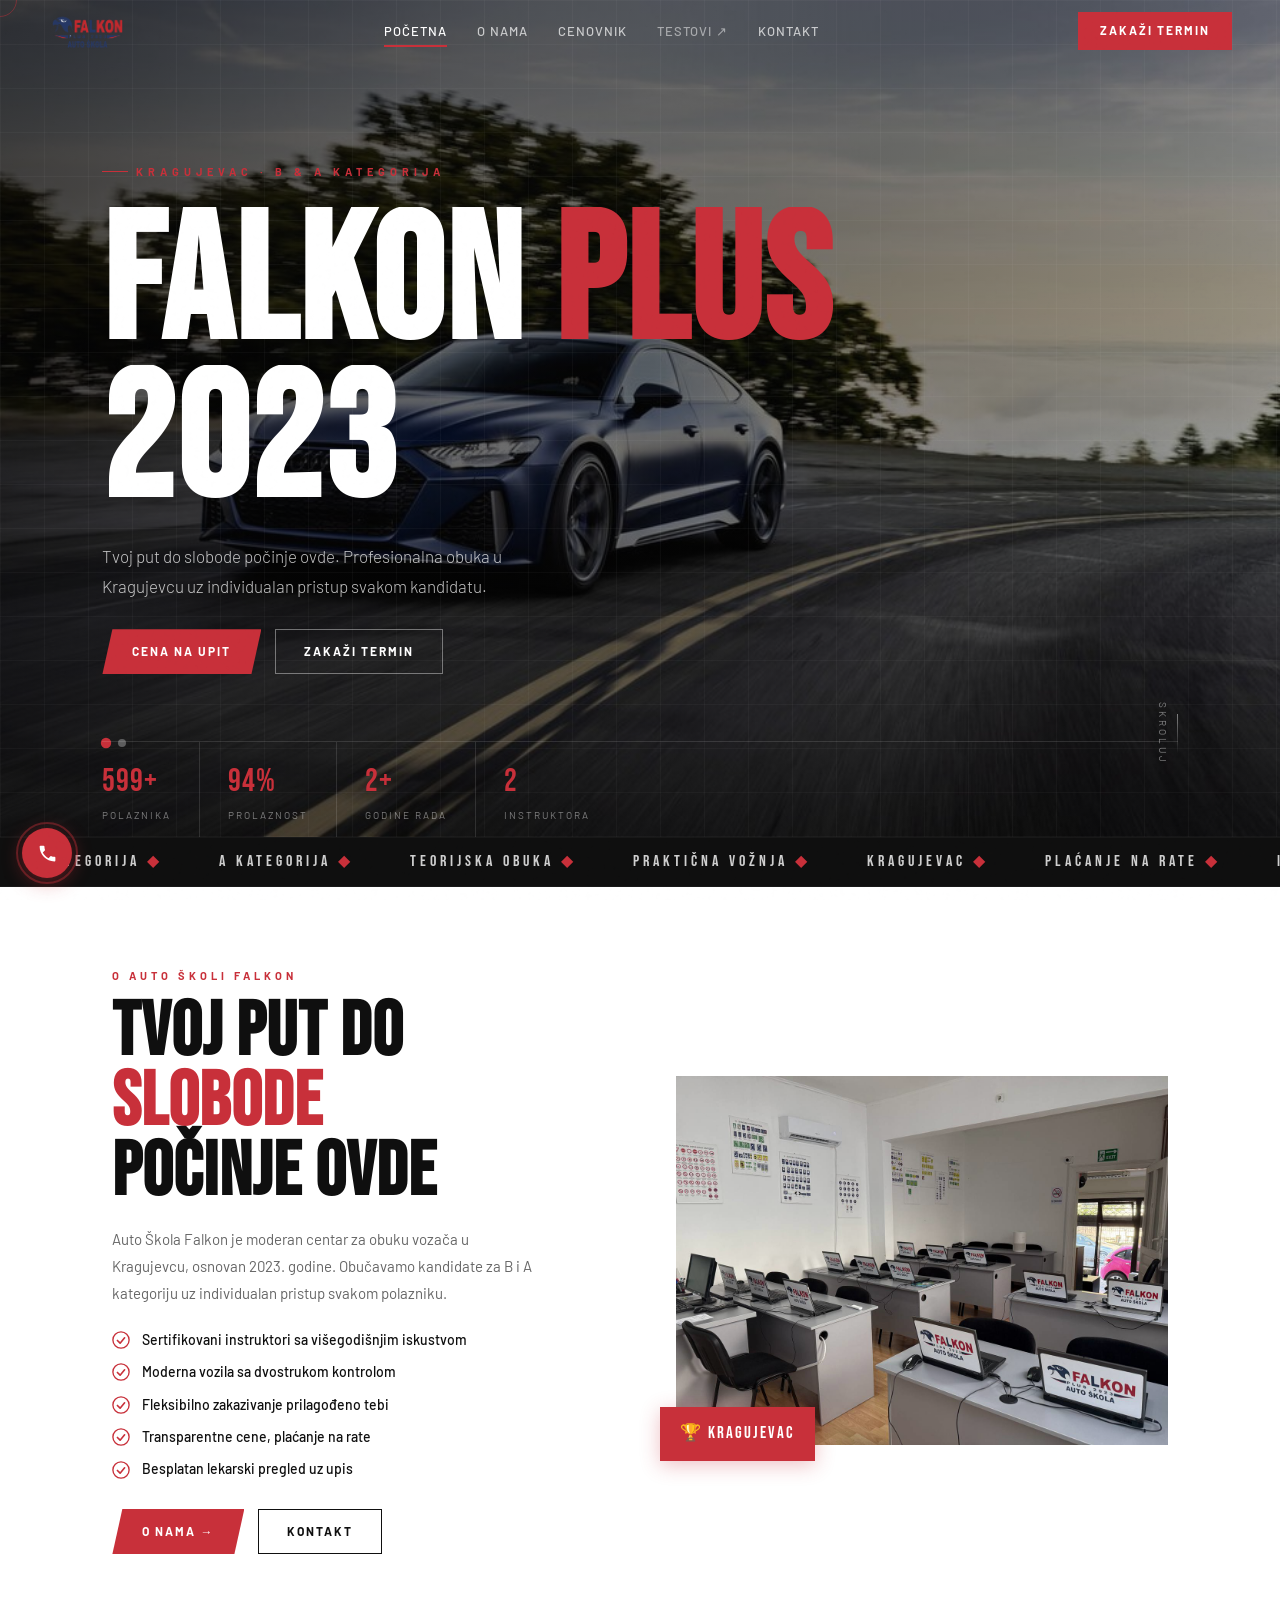
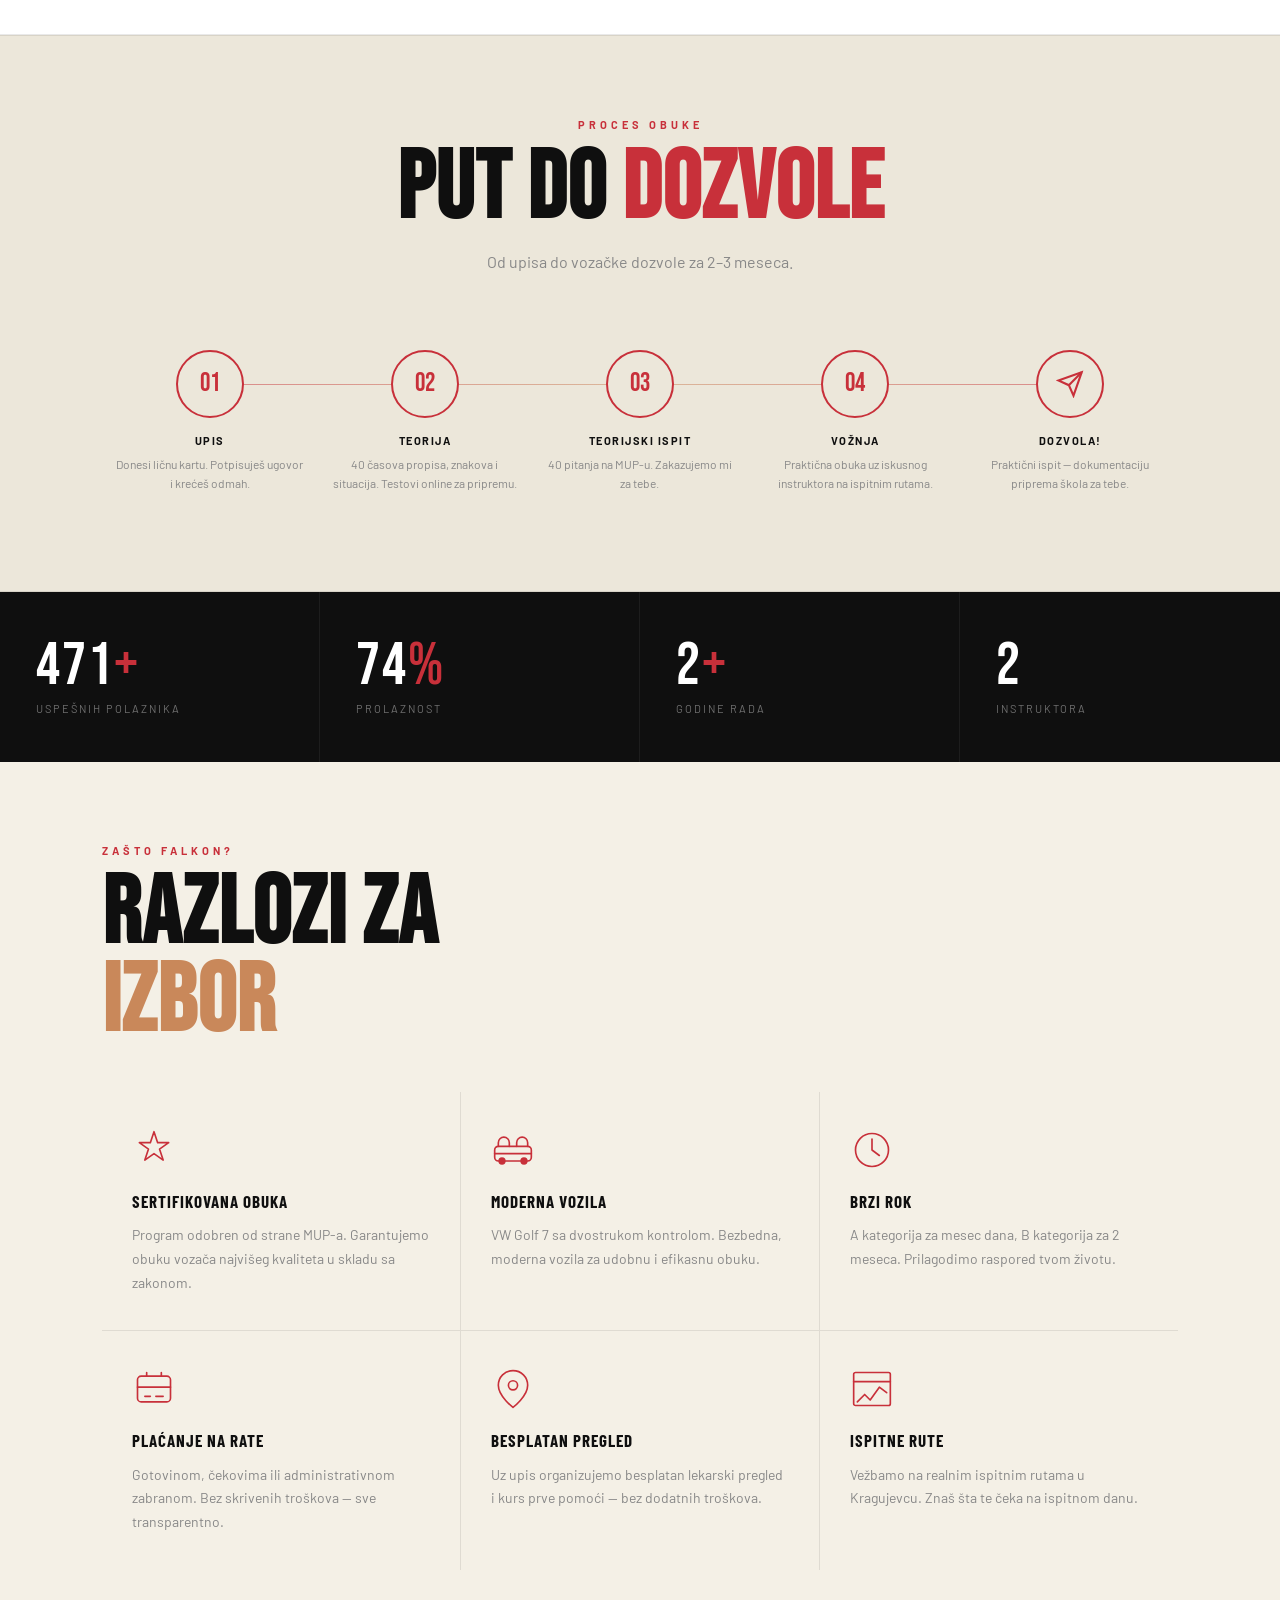
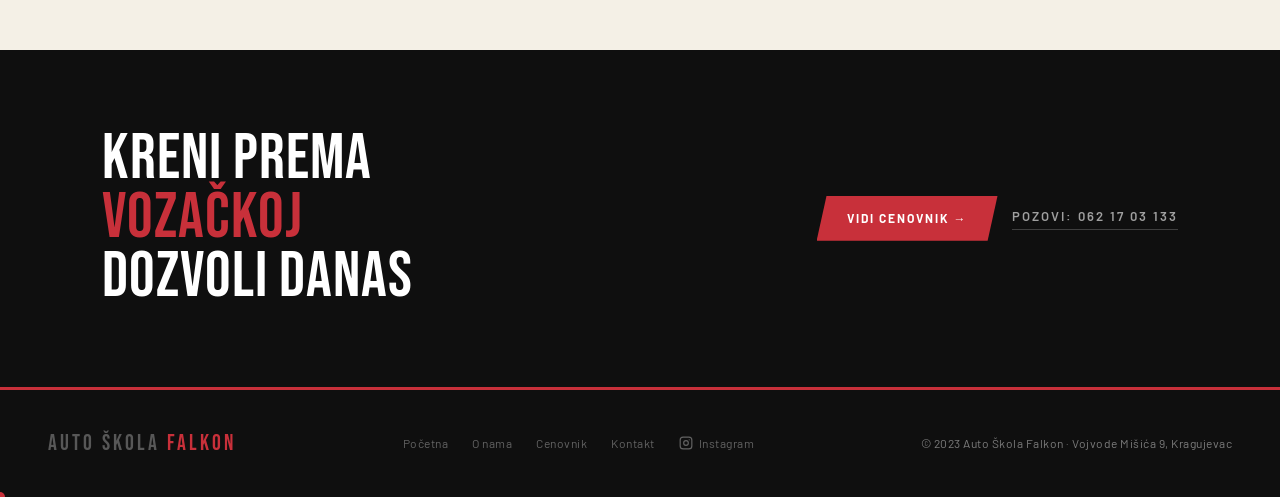
==== index.html @ 88829985 "falkonautoskola - fix double loader and add spinning wheel animation" ====
<!DOCTYPE html>
<html lang="sr">
<head>
<meta charset="UTF-8"/>
<meta name="viewport" content="width=device-width, initial-scale=1.0"/>
<title>Auto Škola Falkon – Kragujevac</title>
<link rel="icon" type="image/png" href="logofalkon.png"/>
<link rel="stylesheet" href="falkon.css"/>
<style>
/* ══ HERO ══ */
.hero{
  height:93svh; min-height:81vh;
  position:relative; overflow:hidden;
  display:flex; flex-direction:column; justify-content:center;
  padding:0 8vw;
}
/* Slideshow background */
.hero-slides{
  position:absolute; inset:0; z-index:0;
}
.hero-slide{
  position:absolute; inset:0;
  background-size:cover; background-position:center;
  opacity:0;
  transition:opacity 1.6s ease-in-out;
}
.hero-slide.active{ opacity:1; }
/* Dark overlay so text is legible */
.hero-overlay{
  position:absolute; inset:0; z-index:1;
  background:linear-gradient(
    105deg,
    rgba(5,5,5,.75) 0%,
    rgba(5,5,5,.55) 50%,
    rgba(5,5,5,.35) 100%
  );
}
/* Graph grid on top of overlay */
.hero-graph{
  position:absolute; inset:0; z-index:2;
  background-image:linear-gradient(rgba(255,255,255,.03) 1px,transparent 1px),
                   linear-gradient(90deg,rgba(255,255,255,.03) 1px,transparent 1px);
  background-size:44px 44px;
  pointer-events:none;
}
/* Content */
.hero-content{position:relative;z-index:10;}
.hero-eyebrow{
  font-size:11px; font-weight:700; letter-spacing:5px;
  text-transform:uppercase; color:var(--red);
  opacity:0; animation:fadeUp .7s .2s forwards;
  display:flex; align-items:center; gap:8px; margin-bottom:32px;
}
.hero-eyebrow::before{content:''; width:26px; height:1.5px; background:var(--red);}
.hero-title{
  font-family:'Bebas Neue',sans-serif;
  font-size:clamp(68px,14vw,190px);
  line-height:.88; letter-spacing:2px; color:#fff;
  margin:-5px 0 18px; position:relative; z-index:11;
}
.hero-title .line{overflow:hidden; display:block;}
.hero-title .word{
  display:inline-block;
  opacity:0; transform:translateY(110%);
  animation:slW .9s cubic-bezier(.16,1,.3,1) forwards;
}
.hero-title .w1{animation-delay:.15s;}
.hero-title .w2{animation-delay:.3s; color:var(--red);}
.hero-title .w3{animation-delay:.5s;}
@keyframes slW{from{opacity:0;transform:translateY(110%)}to{opacity:1;transform:translateY(0)}}
.hero-sub{
  font-size:clamp(14px,1.6vw,17px); font-weight:300;
  color:rgba(255,255,255,.75); max-width:430px; line-height:1.78;
  opacity:0; animation:fadeUp .7s .85s forwards;
}
.hero-ctas{
  display:flex; gap:14px; margin-top:28px; flex-wrap:wrap;
  opacity:0; animation:fadeUp .7s 1.05s forwards;
}
/* Slide indicator dots */
.hero-dots{
  position:absolute; bottom:90px; left:8vw; z-index:10;
  display:flex; gap:8px;
  opacity:0; animation:fadeIn 1s 1.4s forwards;
}
.hero-dot{
  width:8px; height:8px; border-radius:50%;
  background:rgba(255,255,255,.3); border:none;
  transition:background .3s, transform .3s; cursor:none;
}
.hero-dot.active{background:var(--red); transform:scale(1.3);}
/* Stats row */
.hero-stats-row{
  position:absolute; bottom:0; left:8vw; right:8vw;
  display:flex; gap:0;
  border-top:1px solid rgba(255,255,255,.12);
  opacity:0; animation:fadeUp .7s 1.3s forwards;
  z-index:10;
}
.hstat{padding:14px 28px 14px 0; margin-right:28px; border-right:1px solid rgba(255,255,255,.12);}
.hstat:last-child{border-right:none;}
.hstat-n{font-family:'Bebas Neue',sans-serif; font-size:32px; color:#fff; letter-spacing:1px;}
.hstat-n span{color:var(--red);}
.hstat-l{font-size:10px; letter-spacing:2px; text-transform:uppercase; color:rgba(255,255,255,.45);}
.hero-scroll{
  position:absolute; bottom:72px; right:8vw; z-index:10;
  display:flex; flex-direction:column; align-items:center; gap:6px;
  font-size:10px; letter-spacing:3px; text-transform:uppercase;
  color:rgba(255,255,255,.45);
  opacity:0; animation:fadeIn 1s 1.7s forwards; writing-mode:vertical-rl;
}
.hero-scroll-line{
  width:1px; height:40px;
  background:linear-gradient(rgba(255,255,255,.45),transparent);
  animation:sP 1.6s 2s ease-in-out infinite;
}
@keyframes sP{0%,100%{opacity:1;transform:scaleY(1)}50%{opacity:.4;transform:scaleY(.6)}}
@keyframes fadeUp{from{opacity:0;transform:translateY(20px)}to{opacity:1;transform:translateY(0)}}
@keyframes fadeIn{from{opacity:0}to{opacity:1}}

/* ══ INTRO ══ */
.intro-wrap{max-width:1260px;margin:0 auto;padding:80px 8vw;display:grid;grid-template-columns:1fr 1fr;gap:72px;align-items:center;}
.intro-heading{font-family:'Bebas Neue',sans-serif;font-size:clamp(42px,6vw,76px);line-height:.92;color:var(--black);letter-spacing:1px;}
.intro-heading .red{color:var(--red);}
.intro-text{font-size:15px;color:#666;line-height:1.8;margin-top:18px;max-width:420px;}
.checks{list-style:none;margin-top:22px;display:flex;flex-direction:column;gap:10px;}
.checks li{display:flex;align-items:center;gap:12px;font-size:14px;font-weight:500;}
.check-icon{width:18px;height:18px;flex-shrink:0;}
.intro-img-wrap{position:relative;}
.intro-img{width:100%;aspect-ratio:4/3;object-fit:cover;filter:grayscale(15%);transition:filter .4s;display:block;}
.intro-img:hover{filter:grayscale(0);}
.intro-badge{position:absolute;bottom:-16px;left:-16px;background:var(--red);color:#fff;padding:13px 20px;font-family:'Bebas Neue',sans-serif;font-size:17px;letter-spacing:2px;box-shadow:0 4px 20px rgba(200,48,58,.3);}

/* ══ FEATURE ICONS – SVG ══ */
.feat-icon-wrap{width:44px;height:44px;margin-bottom:16px;}
.feat-icon-wrap svg{width:100%;height:100%;}

/* ══ HOW ══ */
.how-section{padding:80px 8vw;background:var(--bg2);border-top:1px solid var(--border);border-bottom:1px solid var(--border);}
.how-header{text-align:center;margin-bottom:56px;}
.why-section{padding:80px 8vw;}
.reviews-section{padding:80px 8vw;background:var(--bg2);border-top:1px solid var(--border);}
.reviews-header{text-align:center;margin-bottom:50px;}
.cta-banner{background:var(--black);padding:80px 8vw;display:flex;align-items:center;justify-content:space-between;gap:32px;flex-wrap:wrap;}
.cta-text{font-family:'Bebas Neue',sans-serif;font-size:clamp(32px,5vw,64px);color:#fff;letter-spacing:1px;line-height:.92;}
.cta-text span{color:var(--red);}
.cta-actions{display:flex;gap:14px;flex-wrap:wrap;align-items:center;}

@media(max-width:960px){
  .intro-wrap{grid-template-columns:1fr;gap:40px;}
  .cta-banner{flex-direction:column;text-align:center;}
}
</style>
</head>
<body>

<!-- PRELOADER: logo only, light bg -->
<div id="preloader">
  <div class="pre-logo">
    <img src="logofalkon.png" alt="Falkon"/>
  </div>
  <div class="pre-spinner"></div>
</div>

<!-- NAVBAR -->
<nav class="navbar" id="navbar">
  <a href="index.html" class="nav-logo"><img src="logofalkon.png" alt="Falkon"/></a>
  <div class="nav-links">
    <a href="index.html">Početna</a>
    <a href="onama.html">O nama</a>
    <a href="cenovnik.html">Cenovnik</a>
    <a href="https://servisi.euprava.gov.rs/autoskole/prijava" target="_blank">Testovi ↗</a>
    <a href="kontakt.html">Kontakt</a>
  </div>
  <a href="kontakt.html" class="nav-cta">Zakaži termin</a>
  <button class="nav-burger" aria-label="Meni"><span></span><span></span><span></span></button>
</nav>
<div class="mobile-menu">
  <button class="mobile-menu-close">✕</button>
  <a href="index.html">Početna</a>
  <a href="onama.html">O nama</a>
  <a href="cenovnik.html">Cenovnik</a>
  <a href="https://servisi.euprava.gov.rs/autoskole/prijava" target="_blank">Testovi ↗</a>
  <a href="kontakt.html">Kontakt</a>
  <a href="kontakt.html" style="color:var(--red);margin-top:16px;font-size:28px;">Zakaži termin</a>
</div>

<!-- PHONE FAB -->
<a href="tel:062170313" class="phone-fab" aria-label="Pozovite nas">
  <div class="pulse-ring"></div>
  <svg viewBox="0 0 24 24"><path d="M6.6 10.8c1.4 2.8 3.8 5.1 6.6 6.6l2.2-2.2c.3-.3.7-.4 1-.2 1.1.4 2.3.6 3.6.6.6 0 1 .4 1 1V20c0 .6-.4 1-1 1-9.4 0-17-7.6-17-17 0-.6.4-1 1-1h3.5c.6 0 1 .4 1 1 0 1.3.2 2.5.6 3.6.1.3 0 .7-.2 1L6.6 10.8z"/></svg>
</a>

<div class="page-content">

<!-- HERO with background slideshow -->
<section class="hero">
  <!-- Slides -->
  <div class="hero-slides">
    <div class="hero-slide active" style="background-image:url('hero_car1.jpg')"></div>
    <div class="hero-slide" style="background-image:url('hero_car2.jpg')"></div>
  </div>
  <div class="hero-overlay"></div>
  <div class="hero-graph"></div>

  <!-- Content -->
  <div class="hero-content">
    <div class="hero-eyebrow">Kragujevac · B &amp; A Kategorija</div>
    <h1 class="hero-title">
      <span class="line"><span class="word w1">FALKON</span>&nbsp;<span class="word w2">PLUS</span></span>
      <span class="line"><span class="word w3">2023</span></span>
    </h1>
    <p class="hero-sub">Tvoj put do slobode počinje ovde. Profesionalna obuka u Kragujevcu uz individualan pristup svakom kandidatu.</p>
    <div class="hero-ctas">
      <a href="kontakt.html" class="btn-red">Cena na upit</a>
      <a href="kontakt.html" class="btn-outline" style="border-color:rgba(255,255,255,.4);color:#fff;">Zakaži termin</a>
    </div>
  </div>

  <!-- Slide dots -->
  <div class="hero-dots" id="heroDots">
    <button class="hero-dot active" onclick="goSlide(0)"></button>
    <button class="hero-dot" onclick="goSlide(1)"></button>
  </div>

  <!-- Stats -->
  <div class="hero-stats-row">
    <div class="hstat"><div class="hstat-n"><span class="counter" data-target="600">0</span><span>+</span></div><div class="hstat-l">Polaznika</div></div>
    <div class="hstat"><div class="hstat-n"><span class="counter" data-target="95">0</span><span>%</span></div><div class="hstat-l">Prolaznost</div></div>
    <div class="hstat"><div class="hstat-n"><span class="counter" data-target="3">0</span><span>+</span></div><div class="hstat-l">Godine rada</div></div>
    <div class="hstat"><div class="hstat-n"><span class="counter" data-target="3">0</span></div><div class="hstat-l">Instruktora</div></div>
  </div>

  <div class="hero-scroll"><div class="hero-scroll-line"></div><span>Skroluj</span></div>
</section>

<!-- MARQUEE -->
<div class="marquee-bar"><div class="marquee-track">
  <span class="mq-item">B KATEGORIJA <span class="mq-dot">◆</span></span>
  <span class="mq-item">A KATEGORIJA <span class="mq-dot">◆</span></span>
  <span class="mq-item">TEORIJSKA OBUKA <span class="mq-dot">◆</span></span>
  <span class="mq-item">PRAKTIČNA VOŽNJA <span class="mq-dot">◆</span></span>
  <span class="mq-item">KRAGUJEVAC <span class="mq-dot">◆</span></span>
  <span class="mq-item">PLAĆANJE NA RATE <span class="mq-dot">◆</span></span>
  <span class="mq-item">ISKUSNI INSTRUKTORI <span class="mq-dot">◆</span></span>
  <span class="mq-item">B KATEGORIJA <span class="mq-dot">◆</span></span>
  <span class="mq-item">A KATEGORIJA <span class="mq-dot">◆</span></span>
  <span class="mq-item">TEORIJSKA OBUKA <span class="mq-dot">◆</span></span>
  <span class="mq-item">PRAKTIČNA VOŽNJA <span class="mq-dot">◆</span></span>
  <span class="mq-item">KRAGUJEVAC <span class="mq-dot">◆</span></span>
  <span class="mq-item">PLAĆANJE NA RATE <span class="mq-dot">◆</span></span>
  <span class="mq-item">ISKUSNI INSTRUKTORI <span class="mq-dot">◆</span></span>
</div></div>

<!-- INTRO -->
<section style="background:var(--white);border-bottom:1px solid var(--border);">
  <div class="intro-wrap">
    <div class="reveal-l">
      <div style="font-size:11px;font-weight:700;letter-spacing:4px;text-transform:uppercase;color:var(--red);margin-bottom:14px;">O Auto Školi Falkon</div>
      <h2 class="intro-heading">TVOJ PUT DO<br><span class="red">SLOBODE</span><br>POČINJE OVDE</h2>
      <p class="intro-text">Auto Škola Falkon je moderan centar za obuku vozača u Kragujevcu, osnovan 2023. godine. Obučavamo kandidate za B i A kategoriju uz individualan pristup svakom polazniku.</p>
      <ul class="checks">
        <li>
          <svg class="check-icon" viewBox="0 0 20 20" fill="none"><circle cx="10" cy="10" r="9" stroke="#c8303a" stroke-width="1.5"/><path d="M6 10.5l3 3 5-6" stroke="#c8303a" stroke-width="1.8" stroke-linecap="round" stroke-linejoin="round"/></svg>
          Sertifikovani instruktori sa višegodišnjim iskustvom
        </li>
        <li>
          <svg class="check-icon" viewBox="0 0 20 20" fill="none"><circle cx="10" cy="10" r="9" stroke="#c8303a" stroke-width="1.5"/><path d="M6 10.5l3 3 5-6" stroke="#c8303a" stroke-width="1.8" stroke-linecap="round" stroke-linejoin="round"/></svg>
          Moderna vozila sa dvostrukom kontrolom
        </li>
        <li>
          <svg class="check-icon" viewBox="0 0 20 20" fill="none"><circle cx="10" cy="10" r="9" stroke="#c8303a" stroke-width="1.5"/><path d="M6 10.5l3 3 5-6" stroke="#c8303a" stroke-width="1.8" stroke-linecap="round" stroke-linejoin="round"/></svg>
          Fleksibilno zakazivanje prilagođeno tebi
        </li>
        <li>
          <svg class="check-icon" viewBox="0 0 20 20" fill="none"><circle cx="10" cy="10" r="9" stroke="#c8303a" stroke-width="1.5"/><path d="M6 10.5l3 3 5-6" stroke="#c8303a" stroke-width="1.8" stroke-linecap="round" stroke-linejoin="round"/></svg>
          Transparentne cene, plaćanje na rate
        </li>
        <li>
          <svg class="check-icon" viewBox="0 0 20 20" fill="none"><circle cx="10" cy="10" r="9" stroke="#c8303a" stroke-width="1.5"/><path d="M6 10.5l3 3 5-6" stroke="#c8303a" stroke-width="1.8" stroke-linecap="round" stroke-linejoin="round"/></svg>
          Besplatan lekarski pregled uz upis
        </li>
      </ul>
      <div style="margin-top:28px;display:flex;gap:14px;flex-wrap:wrap;">
        <a href="onama.html" class="btn-red">O nama →</a>
        <a href="kontakt.html" class="btn-outline">Kontakt</a>
      </div>
    </div>
    <div class="intro-img-wrap reveal-r">
      <img class="intro-img" src="team.jpeg" alt="Tim Auto Škole Falkon"/>
      <div class="intro-badge">🏆 Kragujevac</div>
    </div>
  </div>
</section>

<!-- ROAD MILESTONE -->


<!-- CATEGORIES -->


<!-- HOW IT WORKS -->
<section class="how-section">
  <div class="how-header">
    <span class="section-eyebrow reveal">Proces obuke</span>
    <h2 class="section-title reveal">PUT DO <span style="color:var(--red)">DOZVOLE</span></h2>
    <p class="section-desc reveal" style="margin:14px auto 0;text-align:center;">Od upisa do vozačke dozvole za 2–3 meseca.</p>
  </div>
  <div class="steps-container">
    <div class="steps-row">
      <div class="step-item">
        <div class="step-circle">01</div>
        <div class="step-label">Upis</div>
        <div class="step-desc">Donesi ličnu kartu. Potpisuješ ugovor i krećeš odmah.</div>
      </div>
      <div class="step-item">
        <div class="step-circle">02</div>
        <div class="step-label">Teorija</div>
        <div class="step-desc">40 časova propisa, znakova i situacija. Testovi online za pripremu.</div>
      </div>
      <div class="step-item">
        <div class="step-circle">03</div>
        <div class="step-label">Teorijski ispit</div>
        <div class="step-desc">40 pitanja na MUP-u. Zakazujemo mi za tebe.</div>
      </div>
      <div class="step-item">
        <div class="step-circle">04</div>
        <div class="step-label">Vožnja</div>
        <div class="step-desc">Praktična obuka uz iskusnog instruktora na ispitnim rutama.</div>
      </div>
      <div class="step-item">
        <div class="step-circle">
          <svg width="28" height="28" viewBox="0 0 24 24" fill="none" stroke="currentColor" stroke-width="1.8"><polyline points="22 2 11 13"/><polygon points="22 2 15 22 11 13 2 9 22 2"/></svg>
        </div>
        <div class="step-label">Dozvola!</div>
        <div class="step-desc">Praktični ispit — dokumentaciju priprema škola za tebe.</div>
      </div>
    </div>
  </div>
</section>

<!-- STATS -->
<div class="stats-bar">
  <div class="stat-cell reveal"><div class="stat-n"><span class="counter" data-target="600">0</span><span class="suf">+</span></div><div class="stat-l">Uspešnih polaznika</div></div>
  <div class="stat-cell reveal" style="transition-delay:.1s"><div class="stat-n"><span class="counter" data-target="95">0</span><span class="suf">%</span></div><div class="stat-l">Prolaznost</div></div>
  <div class="stat-cell reveal" style="transition-delay:.2s"><div class="stat-n"><span class="counter" data-target="3">0</span><span class="suf">+</span></div><div class="stat-l">Godine rada</div></div>
  <div class="stat-cell reveal" style="transition-delay:.3s"><div class="stat-n"><span class="counter" data-target="3">0</span></div><div class="stat-l">Instruktora</div></div>
</div>

<!-- WHY US -->
<section class="why-section">
  <div style="margin-bottom:44px;" class="reveal">
    <span class="section-eyebrow">Zašto Falkon?</span>
    <h2 class="section-title">RAZLOZI ZA<br><span style="color:var(--cognac)">IZBOR</span></h2>
  </div>
  <div class="feat-grid">
    <!-- SVG icons, no emoji -->
    <div class="feat-cell reveal">
      <div class="feat-icon-wrap">
        <svg viewBox="0 0 48 48" fill="none" stroke="#c8303a" stroke-width="1.8" stroke-linecap="round" stroke-linejoin="round">
          <path d="M24 4l4 12h12l-10 7 4 12-10-7-10 7 4-12L8 16h12z"/>
        </svg>
      </div>
      <div class="feat-title">Sertifikovana obuka</div>
      <div class="feat-text">Program odobren od strane MUP-a. Garantujemo obuku vozača najvišeg kvaliteta u skladu sa zakonom.</div>
    </div>
    <div class="feat-cell reveal">
      <div class="feat-icon-wrap">
        <svg viewBox="0 0 48 48" fill="none" stroke="#c8303a" stroke-width="1.8" stroke-linecap="round" stroke-linejoin="round">
          <rect x="4" y="20" width="40" height="16" rx="4"/>
          <path d="M8 20v-4a6 6 0 0112 0v4M28 20v-4a6 6 0 0112 0v4"/>
          <circle cx="12" cy="36" r="4" fill="#c8303a" stroke="none"/>
          <circle cx="36" cy="36" r="4" fill="#c8303a" stroke="none"/>
          <path d="M4 28h40"/>
        </svg>
      </div>
      <div class="feat-title">Moderna vozila</div>
      <div class="feat-text">VW Golf 7 sa dvostrukom kontrolom. Bezbedna, moderna vozila za udobnu i efikasnu obuku.</div>
    </div>
    <div class="feat-cell reveal">
      <div class="feat-icon-wrap">
        <svg viewBox="0 0 48 48" fill="none" stroke="#c8303a" stroke-width="1.8" stroke-linecap="round" stroke-linejoin="round">
          <circle cx="24" cy="24" r="18"/>
          <polyline points="24,12 24,24 32,30"/>
        </svg>
      </div>
      <div class="feat-title">Brzi rok</div>
      <div class="feat-text">A kategorija za mesec dana, B kategorija za 2 meseca. Prilagodimo raspored tvom životu.</div>
    </div>
    <div class="feat-cell reveal">
      <div class="feat-icon-wrap">
        <svg viewBox="0 0 48 48" fill="none" stroke="#c8303a" stroke-width="1.8" stroke-linecap="round" stroke-linejoin="round">
          <rect x="6" y="10" width="36" height="28" rx="4"/>
          <path d="M16 10V6M32 10V6M6 22h36"/>
          <path d="M14 32h6M26 32h8"/>
        </svg>
      </div>
      <div class="feat-title">Plaćanje na rate</div>
      <div class="feat-text">Gotovinom, čekovima ili administrativnom zabranom. Bez skrivenih troškova — sve transparentno.</div>
    </div>
    <div class="feat-cell reveal">
      <div class="feat-icon-wrap">
        <svg viewBox="0 0 48 48" fill="none" stroke="#c8303a" stroke-width="1.8" stroke-linecap="round" stroke-linejoin="round">
          <path d="M24 4C15 4 8 11 8 20c0 12 16 24 16 24s16-12 16-24c0-9-7-16-16-16z"/>
          <circle cx="24" cy="20" r="5"/>
        </svg>
      </div>
      <div class="feat-title">Besplatan pregled</div>
      <div class="feat-text">Uz upis organizujemo besplatan lekarski pregled i kurs prve pomoći — bez dodatnih troškova.</div>
    </div>
    <div class="feat-cell reveal">
      <div class="feat-icon-wrap">
        <svg viewBox="0 0 48 48" fill="none" stroke="#c8303a" stroke-width="1.8" stroke-linecap="round" stroke-linejoin="round">
          <path d="M8 38l8-8 6 6 10-14 8 6"/>
          <rect x="4" y="6" width="40" height="36" rx="2"/>
          <path d="M4 16h40"/>
        </svg>
      </div>
      <div class="feat-title">Ispitne rute</div>
      <div class="feat-text">Vežbamo na realnim ispitnim rutama u Kragujevcu. Znaš šta te čeka na ispitnom danu.</div>
    </div>
  </div>
</section>

<!-- TESTIMONIALS -->


<!-- CTA -->
<div class="cta-banner">
  <div class="cta-text reveal-l">KRENI PREMA<br><span>VOZAČKOJ</span><br>DOZVOLI DANAS</div>
  <div class="cta-actions reveal-r">
    <a href="cenovnik.html" class="btn-red">Vidi cenovnik →</a>
    <a href="kontakt.html" style="color:rgba(255,255,255,.6);font-size:13px;font-weight:600;letter-spacing:2px;text-transform:uppercase;text-decoration:none;padding-bottom:2px;border-bottom:1px solid rgba(255,255,255,.2);">Pozovi: 062 17 03 133</a>
  </div>
</div>

<footer class="site-footer">
  <div class="footer-logo">AUTO ŠKOLA <span>FALKON</span></div>
  <div class="footer-links" style="display:flex;gap:24px;flex-wrap:wrap;">
    <a href="index.html">Početna</a>
    <a href="onama.html">O nama</a>
    <a href="cenovnik.html">Cenovnik</a>
    <a href="kontakt.html">Kontakt</a>
    <a href="https://www.instagram.com/falkonplus2023.kg/" target="_blank" style="display:flex;align-items:center;gap:6px;">
      <svg width="14" height="14" viewBox="0 0 24 24" fill="none" stroke="currentColor" stroke-width="2" stroke-linecap="round" stroke-linejoin="round"><rect x="2" y="2" width="20" height="20" rx="5"/><circle cx="12" cy="12" r="4"/><circle cx="17.5" cy="6.5" r="1" fill="currentColor" stroke="none"/></svg>
      Instagram
    </a>
  </div>
  <div>© 2023 Auto Škola Falkon · Vojvode Mišića 9, Kragujevac</div>
</footer>

</div><!-- end page-content -->

<script src="falkon.js"></script>
<script>
// Hero slideshow
var slideIndex = 0;
var slides = document.querySelectorAll('.hero-slide');
var dots = document.querySelectorAll('.hero-dot');
var slideTimer;

function goSlide(n) {
  slides[slideIndex].classList.remove('active');
  dots[slideIndex].classList.remove('active');
  slideIndex = (n !== undefined) ? n : (slideIndex + 1) % slides.length;
  slides[slideIndex].classList.add('active');
  dots[slideIndex].classList.add('active');
  clearInterval(slideTimer);
  slideTimer = setInterval(function(){ goSlide(); }, 5000);
}

slideTimer = setInterval(function(){ goSlide(); }, 5000);
</script>
</body>
</html>
---- falkon.css ----
/* ═══════════════════════════════════════
   AUTO ŠKOLA FALKON – Shared Styles v2
   Light theme · Vizcom aesthetic
   ═══════════════════════════════════════ */
@import url('https://fonts.googleapis.com/css2?family=Bebas+Neue&family=Barlow:ital,wght@0,300;0,400;0,500;0,600;0,700;0,900;1,300&family=Barlow+Condensed:wght@400;600;700;900&display=swap');

:root {
  --bg:    #f4f0e6;
  --bg2:   #ece7da;
  --white: #ffffff;
  --black: #0f0f0f;
  --red:   #c8303a;
  --cognac:#c9885a;
  --green: #2d6a4f;
  --muted: #888;
  --border:rgba(15,15,15,.09);
  --nav-bg:#111111;
}
*,*::before,*::after{margin:0;padding:0;box-sizing:border-box;}
html{scroll-behavior:smooth;}
body{background:var(--bg);color:var(--black);font-family:'Barlow',sans-serif;font-size:16px;line-height:1.6;overflow-x:hidden;}

/* ── CURSOR ── */
*{cursor:none !important;}
.cur{position:fixed;width:10px;height:10px;background:var(--red);border-radius:50%;pointer-events:none;z-index:9999;transform:translate(-50%,-50%);transition:width .2s,height .2s,background .2s;}
.cur-ring{position:fixed;width:34px;height:34px;border:1.5px solid rgba(200,48,58,.45);border-radius:50%;pointer-events:none;z-index:9998;transform:translate(-50%,-50%);transition:width .25s,height .25s;}

/* ── PRELOADER ── */
#preloader{position:fixed;inset:0;background:var(--bg);z-index:99999;display:flex;flex-direction:column;align-items:center;justify-content:center;gap:20px;transition:opacity .7s ease;}
#preloader.hidden{opacity:0;pointer-events:none;}
.pre-logo{display:flex;align-items:center;justify-content:center;}
.pre-logo img{height:90px;width:auto;animation:preLogoIn .6s cubic-bezier(.16,1,.3,1) forwards;}
@keyframes preLogoIn{from{opacity:0;transform:scale(.85)}to{opacity:1;transform:scale(1)}}
.pre-spinner{position:relative;width:58px;height:58px;animation:preSpin 1s linear infinite;}
.pre-spinner::before,.pre-spinner::after{content:'';position:absolute;border-radius:50%;border-style:solid;}
.pre-spinner::before{inset:0;border-width:3px;border-color:rgba(15,15,15,.08);border-top-color:var(--red);border-right-color:var(--red);}
.pre-spinner::after{inset:11px;border-width:2px;border-color:rgba(15,15,15,.08);border-bottom-color:var(--cognac);border-left-color:var(--cognac);animation:preSpin 1.4s linear infinite reverse;}
@keyframes preSpin{to{transform:rotate(360deg)}}
.pre-text{font-family:'Bebas Neue',sans-serif;font-size:14px;letter-spacing:6px;color:var(--muted);text-transform:uppercase;}

/* ── GRAIN ── */
body::after{content:'';position:fixed;inset:0;pointer-events:none;z-index:9997;background-image:url("data:image/svg+xml,%3Csvg viewBox='0 0 200 200' xmlns='http://www.w3.org/2000/svg'%3E%3Cfilter id='g'%3E%3CfeTurbulence type='fractalNoise' baseFrequency='.85' numOctaves='4' stitchTiles='stitch'/%3E%3C/filter%3E%3Crect width='100%25' height='100%25' filter='url(%23g)' opacity='.022'/%3E%3C/svg%3E");opacity:.3;}

/* ══ NAVBAR ══ */
.navbar{position:fixed;top:0;left:0;right:0;z-index:1000;height:62px;background:transparent;display:flex;align-items:center;justify-content:space-between;padding:0 48px;transition:background .35s ease, box-shadow .35s ease, backdrop-filter .35s ease, height .25s ease;}
.navbar.scrolled{background:rgba(17,17,17,.92);backdrop-filter:blur(10px);-webkit-backdrop-filter:blur(10px);box-shadow:0 2px 20px rgba(0,0,0,.3);height:58px;}
.nav-logo{display:flex;align-items:center;gap:10px;text-decoration:none;color:#fff;font-family:'Bebas Neue',sans-serif;font-size:22px;letter-spacing:3px;transition:color .3s ease;}
.nav-logo img{height:48px;width:auto;}
.nav-logo span{color:var(--red);}
.nav-links{display:flex;align-items:center;gap:4px;}
.nav-links a{color:rgba(255,255,255,.7);text-decoration:none;font-size:13px;font-weight:500;letter-spacing:1px;text-transform:uppercase;padding:8px 13px;transition:color .3s ease;position:relative;}
.nav-links a:hover,.nav-links a.active{color:#fff;}
.nav-links a.active::after{content:'';position:absolute;bottom:2px;left:13px;right:13px;height:2px;background:var(--red);}
.nav-links a[target="_blank"]{color:rgba(255,255,255,.5);}
.nav-links a[target="_blank"]:hover{color:var(--cognac);}
.nav-cta{background:var(--red);color:#fff;padding:9px 22px;font-size:12px;font-weight:700;letter-spacing:2px;text-transform:uppercase;text-decoration:none;transition:background .2s,transform .15s;clip-path:polygon(8px 0%,100% 0%,calc(100%-8px) 100%,0% 100%);display:inline-block;}
.nav-cta:hover{background:#e0202c;transform:scale(1.03);}

/* Light-mode navbar — dark text on pages with light hero (page-hero) while at top */
.navbar.nav-light:not(.scrolled) .nav-logo{color:var(--black);}
.navbar.nav-light:not(.scrolled) .nav-links a{color:rgba(15,15,15,.65);}
.navbar.nav-light:not(.scrolled) .nav-links a:hover,
.navbar.nav-light:not(.scrolled) .nav-links a.active{color:var(--black);}
.navbar.nav-light:not(.scrolled) .nav-links a[target="_blank"]{color:rgba(15,15,15,.45);}
.navbar.nav-light:not(.scrolled) .nav-links a[target="_blank"]:hover{color:var(--cognac);}
.navbar.nav-light:not(.scrolled) .nav-burger span{background:var(--black);}

/* ── HAMBURGER ── */
.nav-burger{display:none;flex-direction:column;gap:5px;background:none;border:none;padding:8px;z-index:1100;}
.nav-burger span{display:block;width:24px;height:2px;background:#fff;transition:transform .3s,opacity .3s,background .3s ease;}
.nav-burger.open span:nth-child(1){transform:translateY(7px) rotate(45deg);}
.nav-burger.open span:nth-child(2){opacity:0;}
.nav-burger.open span:nth-child(3){transform:translateY(-7px) rotate(-45deg);}
.mobile-menu{display:none;position:fixed;top:62px;left:0;right:0;bottom:0;background:var(--black);z-index:999;flex-direction:column;align-items:center;justify-content:center;gap:10px;opacity:0;pointer-events:none;transition:opacity .3s;}
.mobile-menu.open{opacity:1;pointer-events:all;}
.mobile-menu a{font-family:'Bebas Neue',sans-serif;font-size:36px;letter-spacing:3px;color:rgba(255,255,255,.7);text-decoration:none;transition:color .2s;}
.mobile-menu a:hover{color:#fff;}
.mobile-menu a.active{color:var(--red);}
.mobile-menu-close{position:absolute;top:20px;right:24px;background:none;border:none;color:rgba(255,255,255,.5);font-size:28px;padding:8px;}
@media(max-width:960px){.nav-links,.nav-cta{display:none;}.nav-burger{display:flex;}.mobile-menu{display:flex;}}

/* ── PHONE FAB ── */
.phone-fab{position:fixed;left:22px;bottom:22px;z-index:5000;width:50px;height:50px;border-radius:50%;background:var(--red);display:flex;align-items:center;justify-content:center;box-shadow:0 4px 20px rgba(200,48,58,.45);text-decoration:none;transition:transform .25s,box-shadow .25s;}
.phone-fab:hover{transform:scale(1.12);box-shadow:0 6px 28px rgba(200,48,58,.6);}
.phone-fab svg{width:21px;height:21px;fill:#fff;}
.pulse-ring{position:absolute;inset:-6px;border-radius:50%;border:2px solid rgba(200,48,58,.4);animation:pulseR 2s ease-out infinite;}
@keyframes pulseR{0%{transform:scale(1);opacity:.8}100%{transform:scale(1.6);opacity:0}}

/* ══ SECTION HELPERS ══ */
.section-eyebrow{display:block;font-size:11px;font-weight:700;letter-spacing:4px;text-transform:uppercase;color:var(--red);margin-bottom:12px;}
.section-title{font-family:'Bebas Neue',sans-serif;font-size:clamp(48px,7.5vw,100px);line-height:.92;letter-spacing:1px;color:var(--black);}
.section-title .red{color:var(--red);}
.section-title .cognac{color:var(--cognac);}
.section-desc{color:var(--muted);font-size:16px;line-height:1.75;max-width:520px;margin-top:16px;}

/* ══ BUTTONS ══ */
.btn-red{display:inline-block;background:var(--red);color:#fff;padding:13px 30px;font-size:12px;font-weight:700;letter-spacing:2px;text-transform:uppercase;text-decoration:none;clip-path:polygon(10px 0%,100% 0%,calc(100% - 10px) 100%,0% 100%);transition:background .2s,transform .15s;}
.btn-red:hover{background:#e0202c;transform:scale(1.03);}
.btn-outline{display:inline-block;border:1.5px solid var(--black);color:var(--black);padding:12px 28px;font-size:12px;font-weight:700;letter-spacing:2px;text-transform:uppercase;text-decoration:none;transition:all .2s;}
.btn-outline:hover{background:var(--black);color:#fff;}

/* ══ SCROLL REVEAL ══ */
.reveal{opacity:0;transform:translateY(28px);transition:opacity .75s cubic-bezier(.16,1,.3,1),transform .75s cubic-bezier(.16,1,.3,1);}
.reveal.up{opacity:1;transform:translateY(0);}
.reveal-l{opacity:0;transform:translateX(-36px);transition:opacity .75s cubic-bezier(.16,1,.3,1),transform .75s cubic-bezier(.16,1,.3,1);}
.reveal-l.up{opacity:1;transform:translateX(0);}
.reveal-r{opacity:0;transform:translateX(36px);transition:opacity .75s cubic-bezier(.16,1,.3,1),transform .75s cubic-bezier(.16,1,.3,1);}
.reveal-r.up{opacity:1;transform:translateX(0);}

/* ══ MARQUEE ══ */
.marquee-bar{background:var(--black);overflow:hidden;padding:11px 0;border-top:1px solid rgba(255,255,255,.04);border-bottom:1px solid rgba(255,255,255,.04);}
.marquee-track{display:flex;width:max-content;animation:mq 24s linear infinite;}
.mq-item{font-family:'Bebas Neue',sans-serif;font-size:16px;letter-spacing:4px;color:rgba(255,255,255,.8);padding:0 28px;white-space:nowrap;}
.mq-dot{color:var(--red);}
@keyframes mq{from{transform:translateX(0)}to{transform:translateX(-50%)}}

/* ══ STATS ══ */
.stats-bar{display:grid;grid-template-columns:repeat(4,1fr);background:var(--black);}
.stat-cell{padding:44px 36px;border-right:1px solid rgba(255,255,255,.06);transition:background .3s;}
.stat-cell:last-child{border-right:none;}
.stat-cell:hover{background:rgba(255,255,255,.03);}
.stat-n{font-family:'Bebas Neue',sans-serif;font-size:60px;line-height:1;color:#fff;letter-spacing:2px;}
.stat-n .suf{color:var(--red);}
.stat-l{font-size:11px;letter-spacing:2px;text-transform:uppercase;color:rgba(255,255,255,.4);margin-top:4px;}

/* ══ CATEGORY CARDS ══ */
.cat-grid{display:grid;grid-template-columns:1fr 1fr;gap:2px;max-width:1200px;margin:0 auto;}
.cat-card{position:relative;height:540px;overflow:hidden;background:#e8e2d6;}
.cat-photo{position:absolute;inset:0;background-size:cover;background-position:center;transition:transform .8s cubic-bezier(.25,.46,.45,.94),filter 1s;filter:saturate(.6) brightness(.88);}
.cat-card:hover .cat-photo{transform:scale(1.05);filter:saturate(1) brightness(.92);}
.cat-sketch-layer{position:absolute;inset:0;background-size:cover;background-position:center;background-color:#f5f0e8;transition:opacity .65s cubic-bezier(.25,.46,.45,.94);opacity:1;}
.cat-card:hover .cat-sketch-layer{opacity:0;}
.cat-grad{position:absolute;inset:0;background:linear-gradient(180deg,transparent 30%,rgba(15,15,15,.78) 100%);z-index:2;}
.cat-info{position:absolute;bottom:0;left:0;right:0;padding:32px 36px 36px;z-index:3;}
.cat-badge{display:inline-block;background:var(--red);color:#fff;font-size:10px;font-weight:700;letter-spacing:3px;text-transform:uppercase;padding:4px 12px;margin-bottom:10px;clip-path:polygon(6px 0%,100% 0%,calc(100%-6px) 100%,0% 100%);}
.cat-name{font-family:'Bebas Neue',sans-serif;font-size:clamp(38px,5vw,60px);color:#fff;letter-spacing:2px;line-height:.9;}
.cat-name span{color:var(--cognac);}
.cat-hint{position:absolute;top:18px;right:18px;z-index:10;font-size:10px;letter-spacing:2px;text-transform:uppercase;color:rgba(255,255,255,.45);display:flex;align-items:center;gap:5px;transition:opacity .3s;background:rgba(0,0,0,.2);padding:5px 10px;border-radius:20px;}
.cat-card:hover .cat-hint{opacity:0;}

/* ══ FEATURES ══ */
.feat-grid{display:grid;grid-template-columns:repeat(3,1fr);gap:1px;background:var(--border);max-width:1200px;margin:0 auto;}
.feat-cell{background:var(--bg);padding:36px 30px;transition:background .25s;}
.feat-cell:hover{background:var(--white);}
.feat-icon{font-size:32px;margin-bottom:14px;}
.feat-title{font-family:'Barlow Condensed',sans-serif;font-size:17px;font-weight:700;letter-spacing:1px;text-transform:uppercase;color:var(--black);margin-bottom:8px;}
.feat-text{font-size:14px;color:var(--muted);line-height:1.7;}

/* ══ TESTIMONIALS ══ */
.testimonial-grid{display:grid;grid-template-columns:repeat(3,1fr);gap:22px;max-width:1100px;margin:0 auto;}
.tcard{background:var(--white);padding:28px;border:1px solid var(--border);border-top:3px solid var(--red);transition:box-shadow .25s;}
.tcard:hover{box-shadow:0 8px 32px rgba(0,0,0,.08);}
.tcard-stars{color:#f4a261;font-size:14px;margin-bottom:10px;}
.tcard-text{font-size:14px;color:#555;line-height:1.7;font-style:italic;margin-bottom:16px;}
.tcard-name{font-size:12px;font-weight:700;letter-spacing:1px;text-transform:uppercase;color:var(--black);}
.tcard-cat{font-size:11px;color:var(--red);letter-spacing:1px;}


/* ══ FOOTER ══ */
.site-footer{background:var(--black);color:rgba(255,255,255,.45);padding:36px 48px;display:flex;align-items:center;justify-content:space-between;flex-wrap:wrap;gap:16px;font-size:12px;letter-spacing:.5px;border-top:3px solid var(--red);}
.footer-logo{font-family:'Bebas Neue',sans-serif;font-size:22px;letter-spacing:3px;color:rgba(255,255,255,.3);}
.footer-logo span{color:var(--red);}
.footer-links a{color:rgba(255,255,255,.35);text-decoration:none;transition:color .2s;}
.footer-links a:hover{color:rgba(255,255,255,.8);}

/* ══ PAGE WRAPPER ══ */
/* No top padding — hero / page-hero extends under the transparent navbar.
   Each hero reserves its own top padding so content sits below the 62px nav. */
.page-content{padding-top:0;}

/* ══ STEPS – FIX LINE ALIGNMENT ══ */
.steps-container{max-width:1100px;margin:0 auto;position:relative;}
.steps-row{display:grid;grid-template-columns:repeat(5,1fr);gap:0;position:relative;}
.steps-row::before{
  content:'';
  position:absolute;
  top:52px; /* 18px padding-top + 34px (half of 68px circle) */
  left:10%;
  right:10%;
  height:1.5px;
  background:linear-gradient(90deg,var(--red),var(--cognac),var(--red));
  opacity:.5;
  z-index:0;
}
.step-item{padding:18px 12px;text-align:center;opacity:0;transform:translateY(20px);transition:opacity .5s,transform .5s;}
.step-item.visible{opacity:1;transform:translateY(0);}
.step-circle{width:68px;height:68px;margin:0 auto 14px;border-radius:50%;border:2px solid var(--red);background:var(--bg2);display:flex;align-items:center;justify-content:center;font-family:'Bebas Neue',sans-serif;font-size:26px;color:var(--red);position:relative;z-index:1;transition:background .25s,color .25s;}
.step-item:hover .step-circle{background:var(--red);color:#fff;}
.step-label{font-size:11px;font-weight:700;letter-spacing:1.5px;text-transform:uppercase;color:var(--black);margin-bottom:5px;}
.step-desc{font-size:12px;color:var(--muted);line-height:1.6;}

/* ══ RESPONSIVE ══ */
@media(max-width:960px){
  .navbar{padding:0 20px;}
  .cat-grid{grid-template-columns:1fr;}
  .stats-bar{grid-template-columns:repeat(2,1fr);}
  .feat-grid{grid-template-columns:repeat(2,1fr);}
  .testimonial-grid{grid-template-columns:1fr;}
}
@media(max-width:600px){
  .feat-grid{grid-template-columns:1fr;}
  .stats-bar{grid-template-columns:1fr 1fr;}
  .steps-row{grid-template-columns:repeat(2,1fr);}
  .steps-row::before{display:none;}
  .site-footer{padding:28px 20px;}
}
::-webkit-scrollbar{width:4px;}
::-webkit-scrollbar-track{background:var(--bg);}
::-webkit-scrollbar-thumb{background:var(--red);border-radius:2px;}
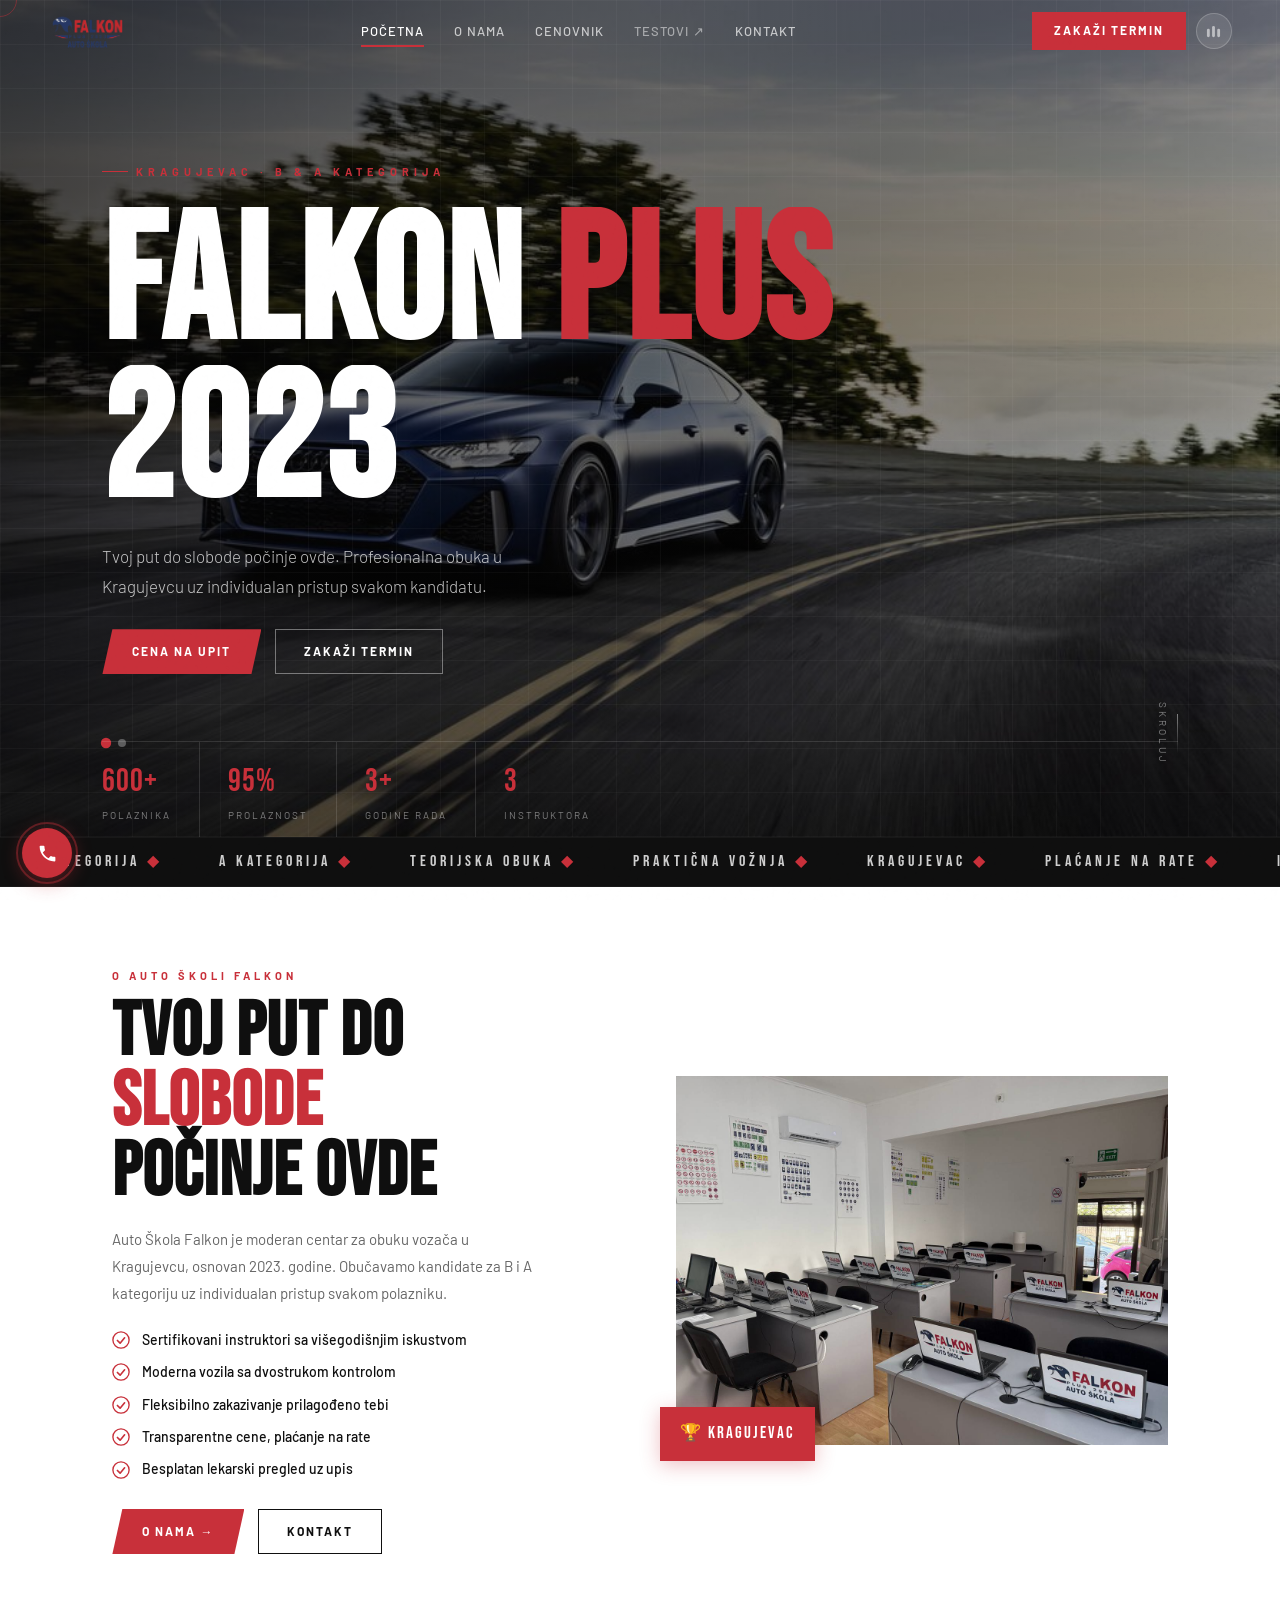
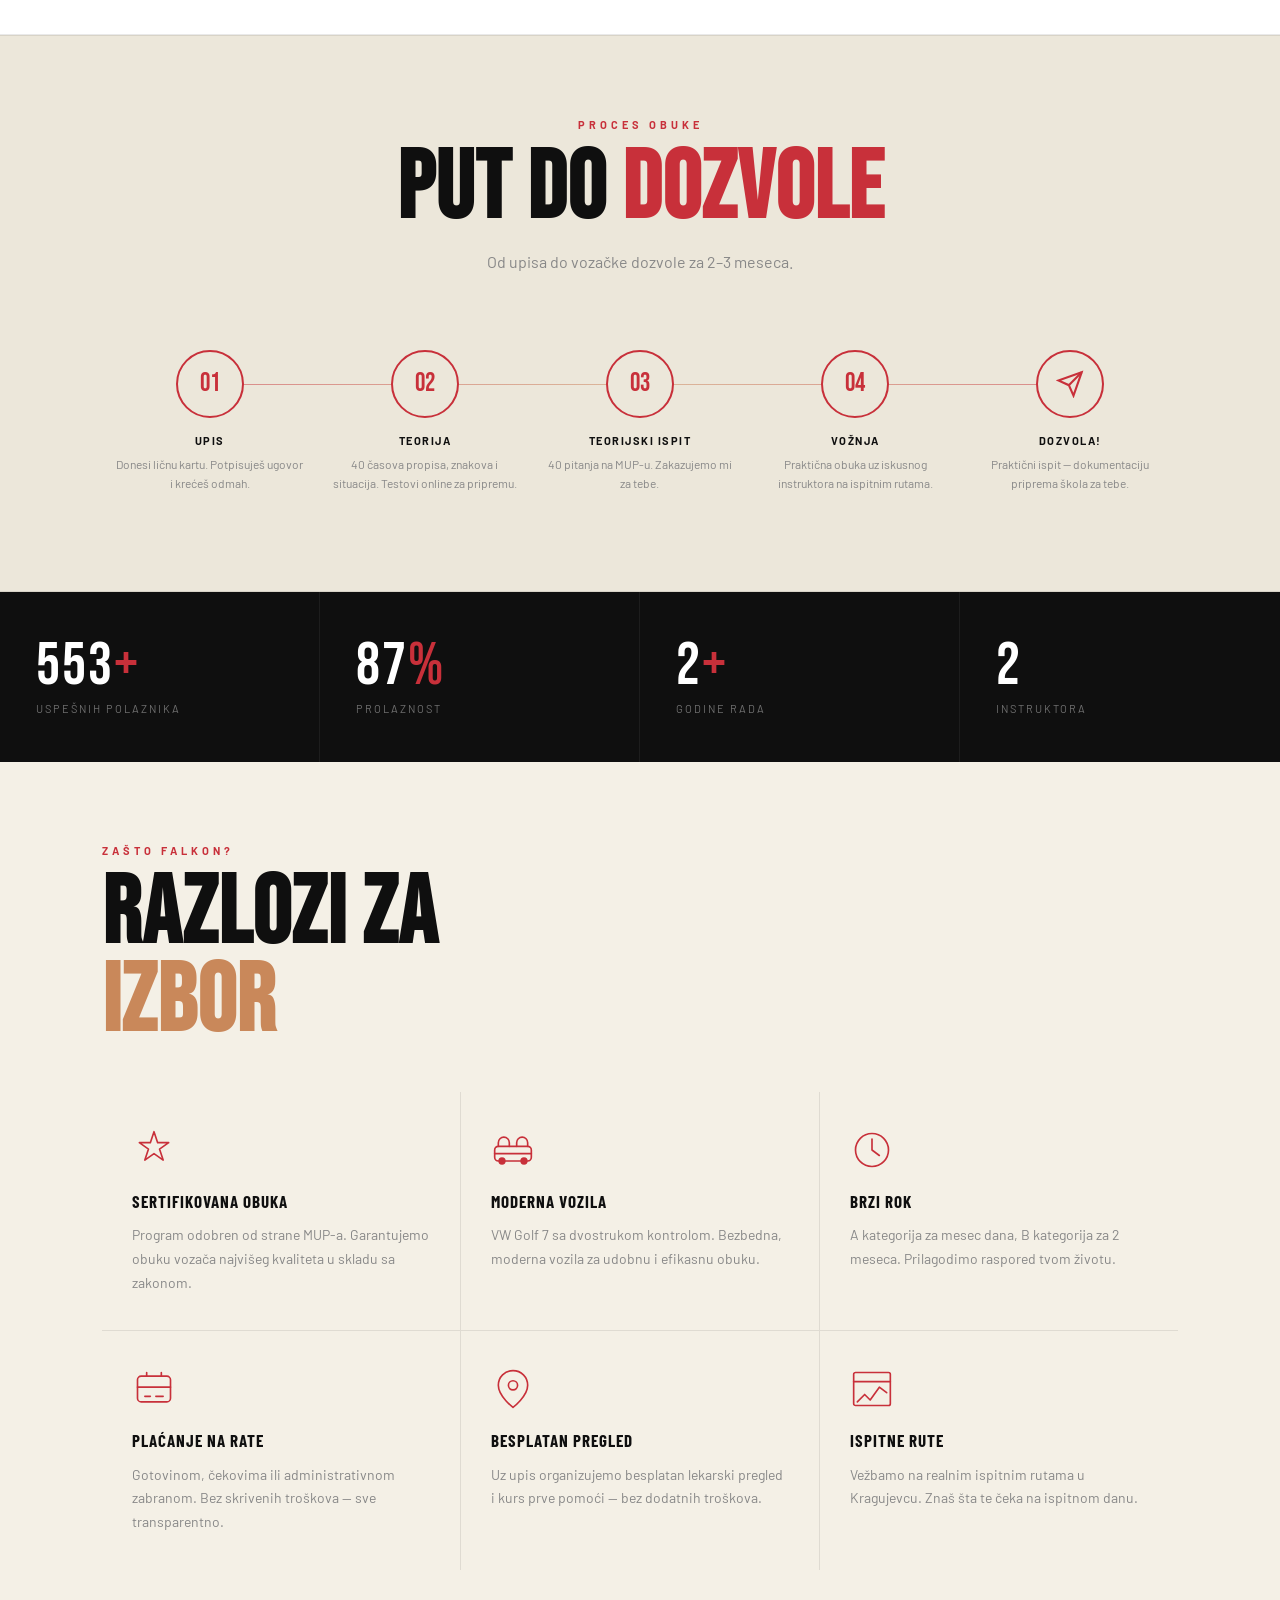
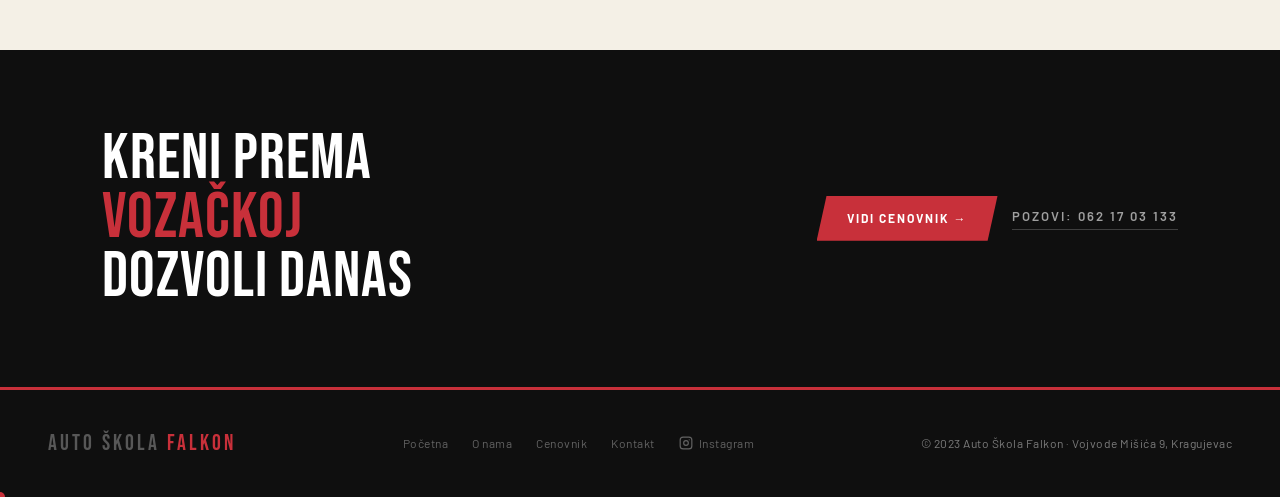
==== commit 81b94bf4: "Add music toggle button with animated equalizer icon to header - Added interactive music player with" ====
--- a/index.html
+++ b/index.html
@@ -172,8 +172,17 @@
     <a href="https://servisi.euprava.gov.rs/autoskole/prijava" target="_blank">Testovi ↗</a>
     <a href="kontakt.html">Kontakt</a>
   </div>
-  <a href="kontakt.html" class="nav-cta">Zakaži termin</a>
-  <button class="nav-burger" aria-label="Meni"><span></span><span></span><span></span></button>
+  <div class="nav-actions">
+    <a href="kontakt.html" class="nav-cta">Zakaži termin</a>
+    <button class="music-btn" id="musicBtn" aria-label="Uključi muziku" title="Muzika">
+      <svg viewBox="0 0 16 16" fill="currentColor">
+        <rect class="eq-bar" x="1" y="5" width="3" height="9" rx="1.5"/>
+        <rect class="eq-bar" x="6.5" y="2" width="3" height="12" rx="1.5"/>
+        <rect class="eq-bar" x="12" y="5" width="3" height="9" rx="1.5"/>
+      </svg>
+    </button>
+    <button class="nav-burger" aria-label="Meni"><span></span><span></span><span></span></button>
+  </div>
 </nav>
 <div class="mobile-menu">
   <button class="mobile-menu-close">✕</button>
@@ -451,6 +460,9 @@
 
 </div><!-- end page-content -->
 
+<audio id="bgMusic" loop preload="none">
+  <source src="Just Jammin'.mp3" type="audio/mpeg">
+</audio>
 <script src="falkon.js"></script>
 <script>
 // Hero slideshow
--- a/falkon.css
+++ b/falkon.css
@@ -79,6 +79,23 @@
 .mobile-menu-close{position:absolute;top:20px;right:24px;background:none;border:none;color:rgba(255,255,255,.5);font-size:28px;padding:8px;}
 @media(max-width:960px){.nav-links,.nav-cta{display:none;}.nav-burger{display:flex;}.mobile-menu{display:flex;}}
 
+/* ── NAV ACTIONS (right-side group) ── */
+.nav-actions{display:flex;align-items:center;gap:10px;}
+
+/* ── MUSIC BTN ── */
+.music-btn{display:flex;align-items:center;justify-content:center;width:36px;height:36px;border-radius:50%;background:rgba(255,255,255,.1);border:1.5px solid rgba(255,255,255,.2);color:rgba(255,255,255,.55);transition:background .25s,color .25s,border-color .25s;flex-shrink:0;}
+.music-btn:hover{background:rgba(200,48,58,.18);border-color:rgba(200,48,58,.7);color:#fff;}
+.music-btn.playing{background:rgba(200,48,58,.22);border-color:var(--red);color:var(--red);}
+.music-btn svg{width:15px;height:15px;display:block;}
+.eq-bar{transform-box:fill-box;transform-origin:bottom center;}
+.music-btn.playing .eq-bar:nth-child(1){animation:eqB .65s ease-in-out infinite alternate;}
+.music-btn.playing .eq-bar:nth-child(2){animation:eqB .45s ease-in-out .12s infinite alternate;}
+.music-btn.playing .eq-bar:nth-child(3){animation:eqB .55s ease-in-out .06s infinite alternate;}
+@keyframes eqB{0%{transform:scaleY(.2)}100%{transform:scaleY(1)}}
+.navbar.nav-light:not(.scrolled) .music-btn{color:rgba(15,15,15,.45);border-color:rgba(15,15,15,.18);background:rgba(15,15,15,.05);}
+.navbar.nav-light:not(.scrolled) .music-btn:hover{color:var(--black);border-color:rgba(15,15,15,.4);}
+.navbar.nav-light:not(.scrolled) .music-btn.playing{color:var(--red);border-color:var(--red);background:rgba(200,48,58,.08);}
+
 /* ── PHONE FAB ── */
 .phone-fab{position:fixed;left:22px;bottom:22px;z-index:5000;width:50px;height:50px;border-radius:50%;background:var(--red);display:flex;align-items:center;justify-content:center;box-shadow:0 4px 20px rgba(200,48,58,.45);text-decoration:none;transition:transform .25s,box-shadow .25s;}
 .phone-fab:hover{transform:scale(1.12);box-shadow:0 6px 28px rgba(200,48,58,.6);}
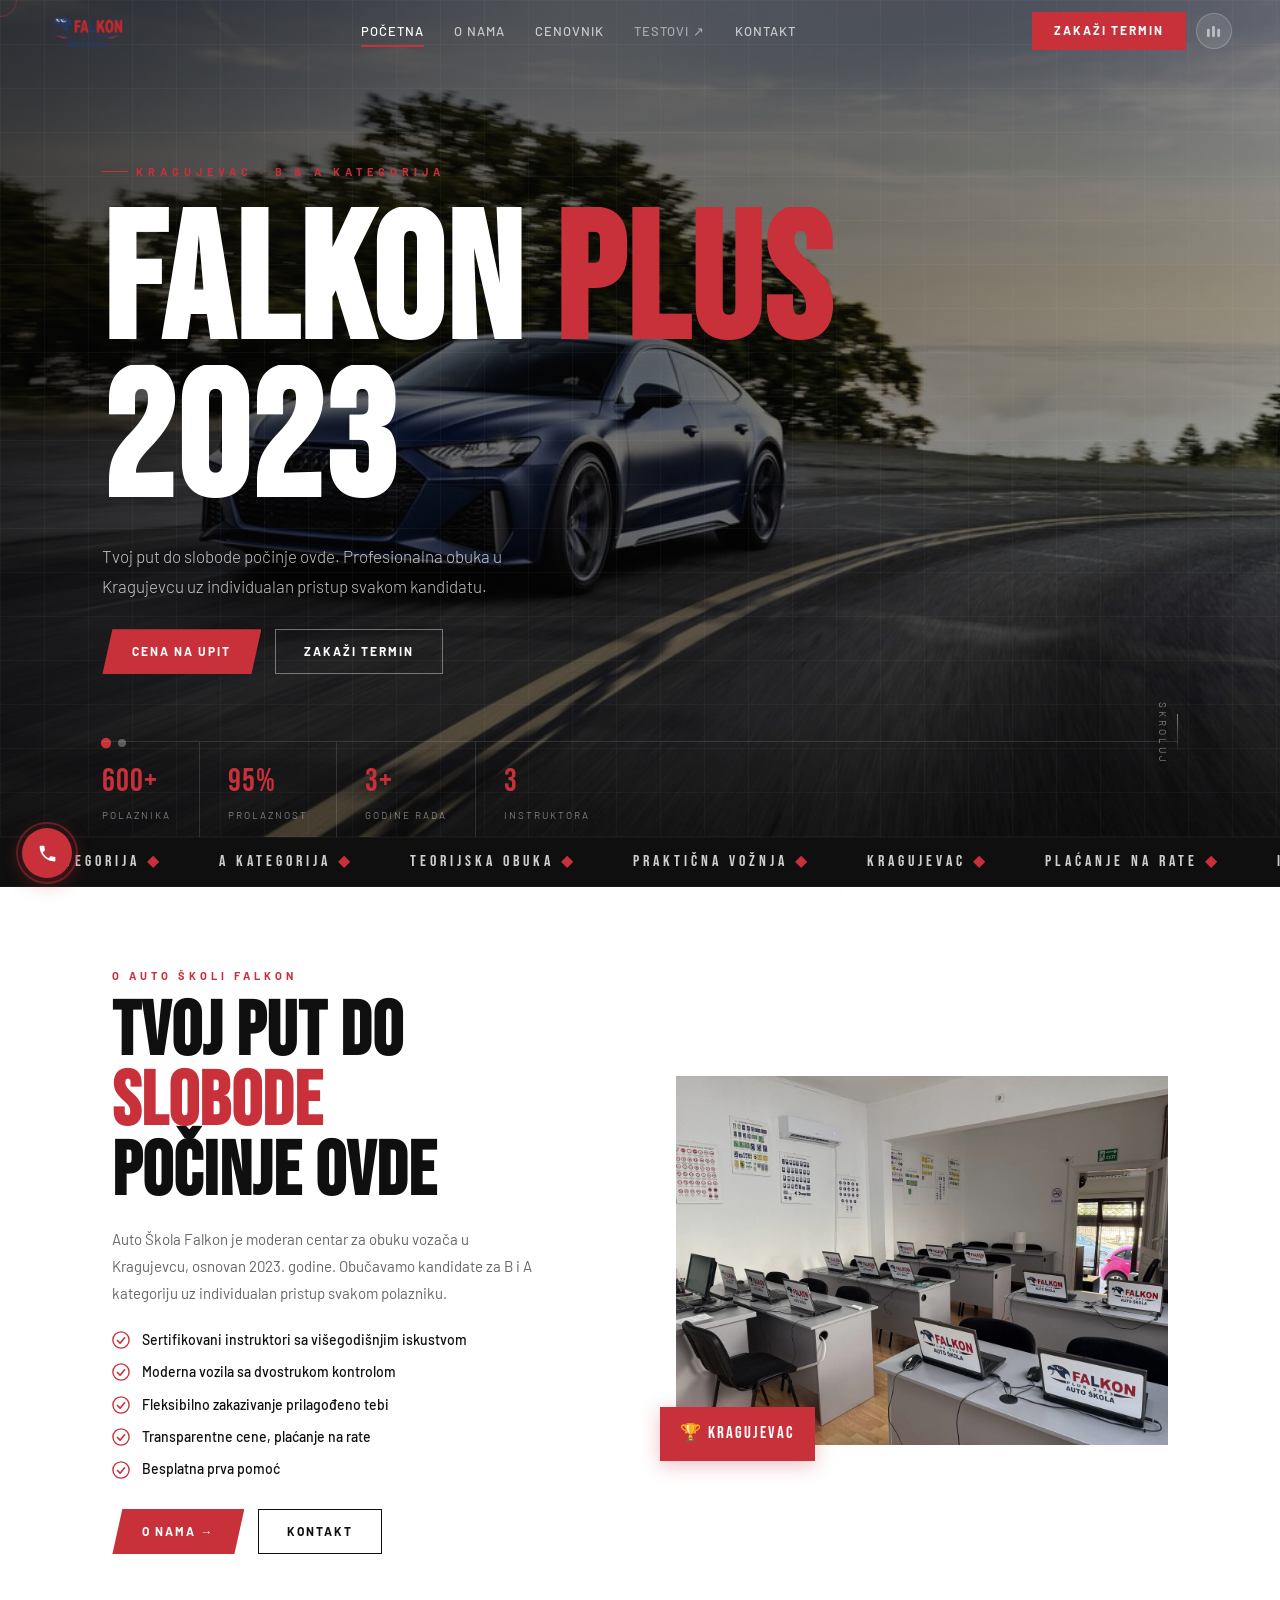
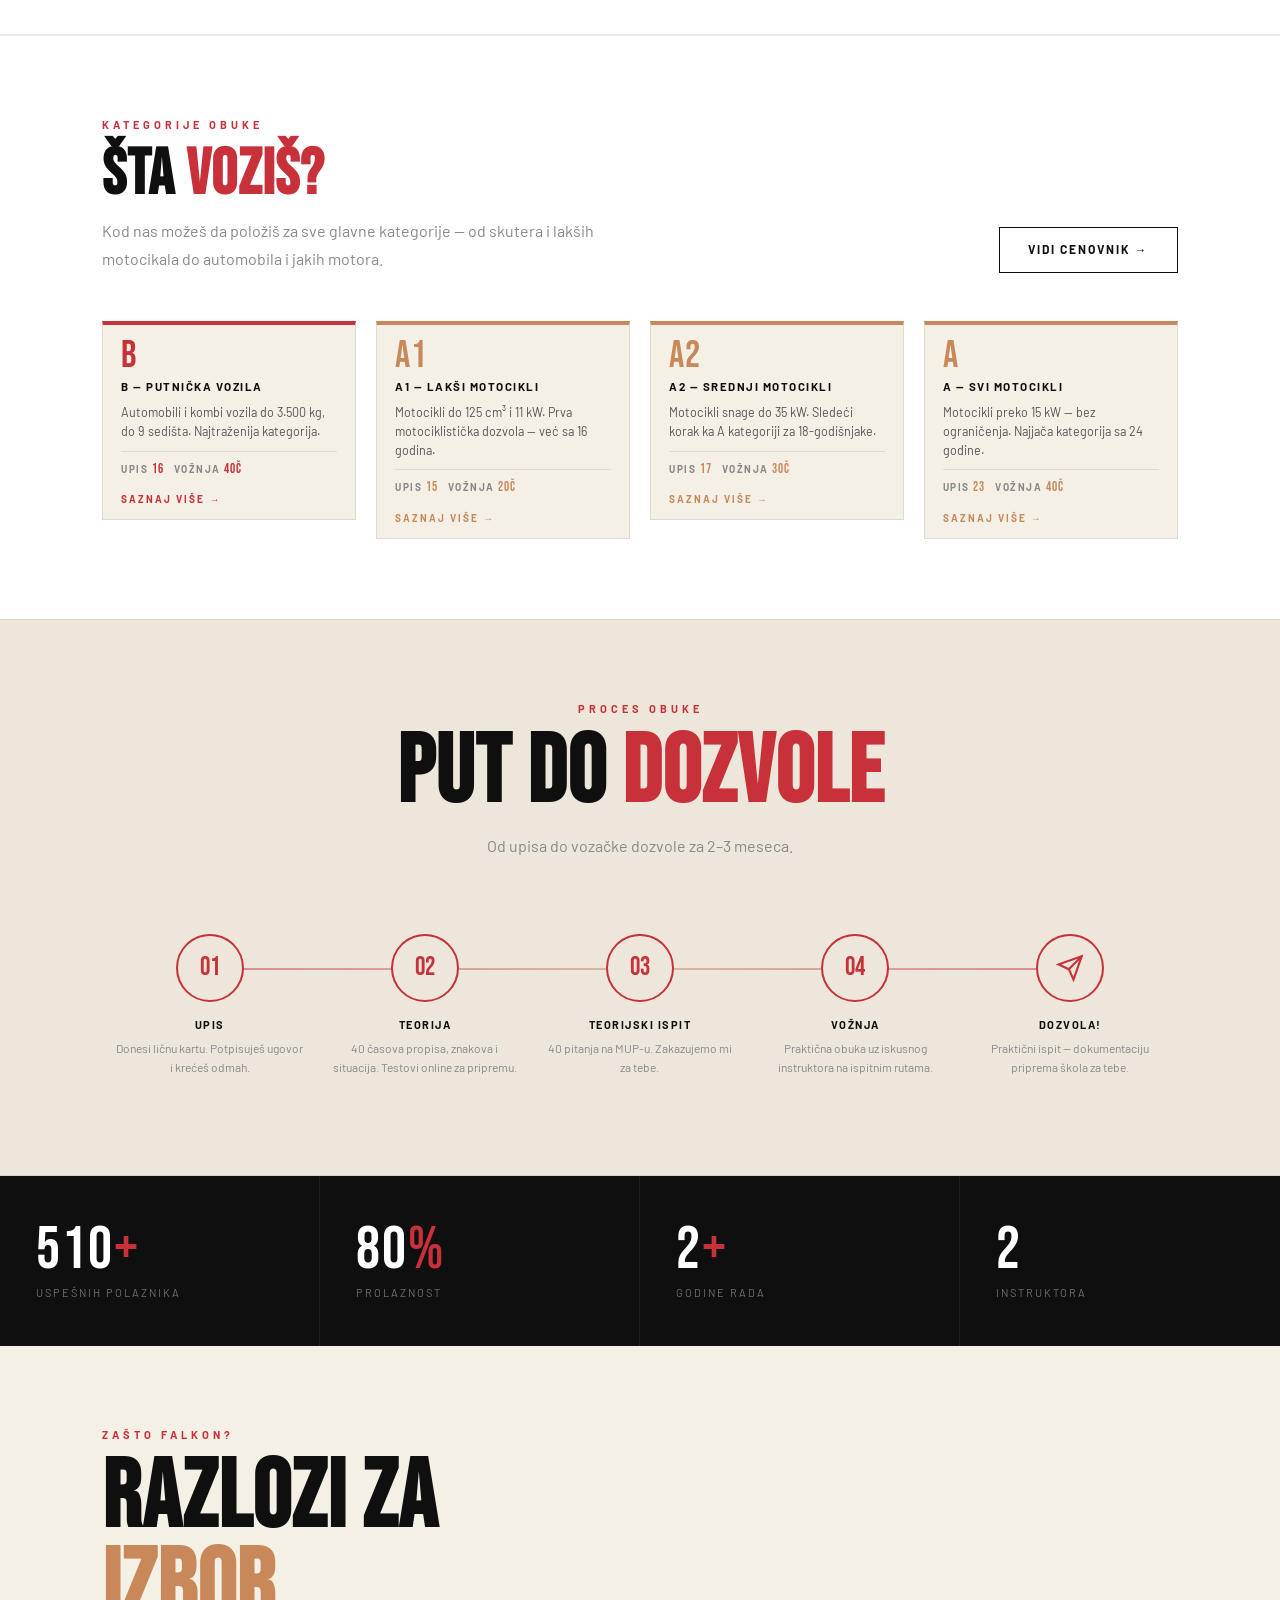
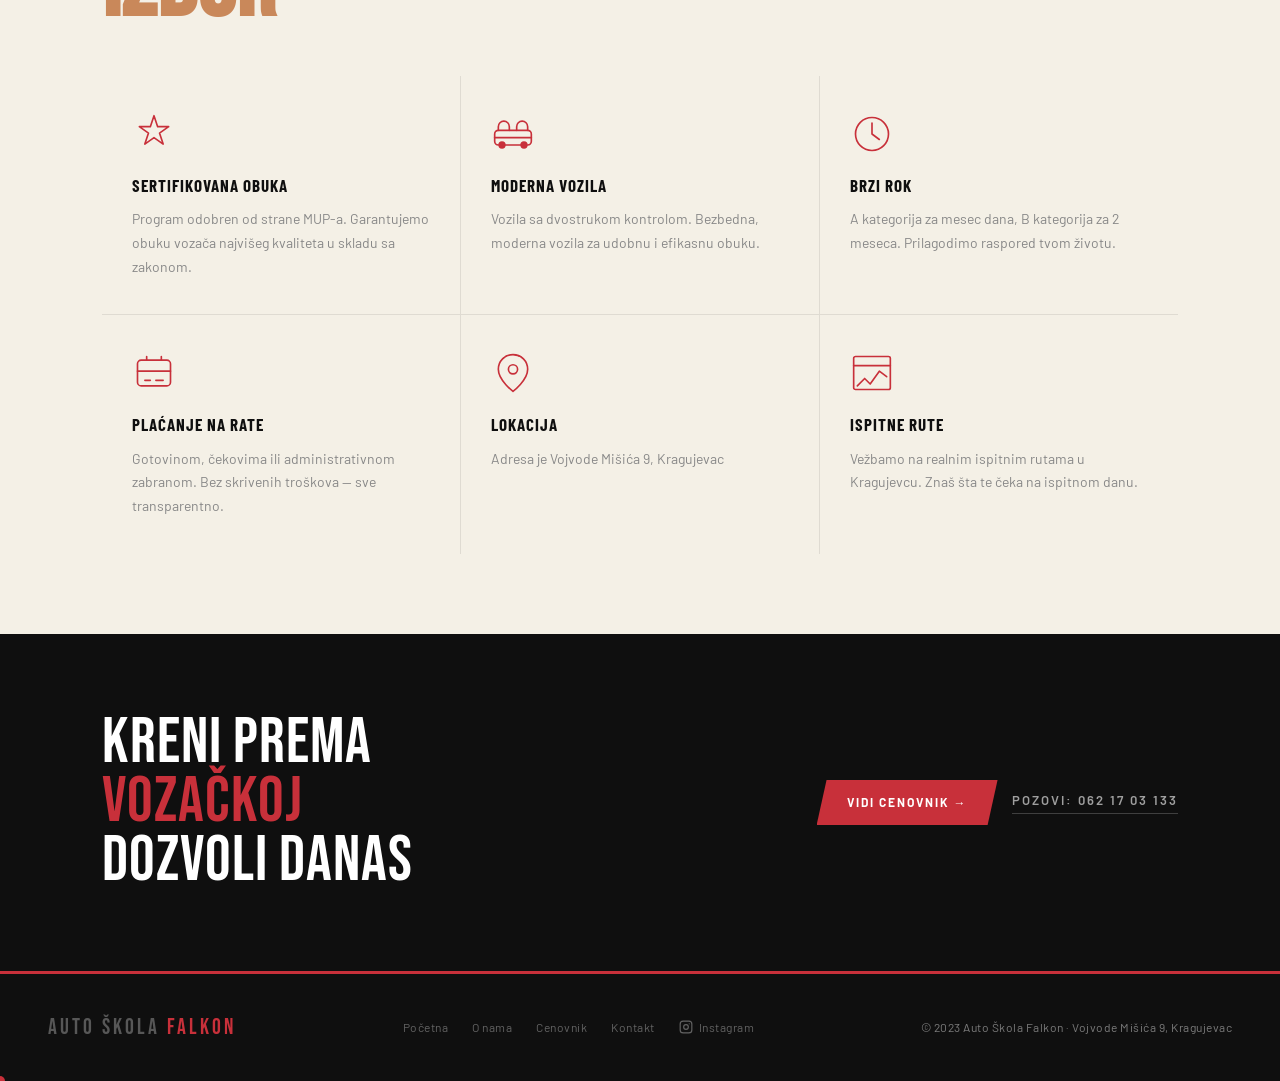
==== commit 4953ac32: "Add A2 category and per-tab info blocks with conditions for enrollment - Restore A2 kategorija to ce" ====
--- a/index.html
+++ b/index.html
@@ -135,6 +135,24 @@
 .feat-icon-wrap{width:44px;height:44px;margin-bottom:16px;}
 .feat-icon-wrap svg{width:100%;height:100%;}
 
+/* ══ CATEGORIES ══ */
+.kats-section{padding:80px 8vw;background:var(--white);border-top:1px solid var(--border);}
+.kats-header{margin-bottom:48px;display:flex;justify-content:space-between;align-items:flex-end;gap:24px;flex-wrap:wrap;}
+.kats-grid{display:grid;grid-template-columns:repeat(auto-fit,minmax(240px,1fr));gap:20px;max-width:1260px;margin:0 auto;align-items:start;}
+.kat-card{background:var(--bg);border:1px solid var(--border);border-top:4px solid var(--red);padding:14px 18px 12px;display:flex;flex-direction:column;gap:6px;transition:box-shadow .25s,transform .2s;text-decoration:none;color:inherit;}
+.kat-card:hover{box-shadow:0 12px 32px rgba(0,0,0,.08);transform:translateY(-4px);}
+.kat-card.cog{border-top-color:var(--cognac);}
+.kat-card-letter{font-family:'Bebas Neue',sans-serif;font-size:38px;letter-spacing:1px;color:var(--red);line-height:.9;}
+.kat-card.cog .kat-card-letter{color:var(--cognac);}
+.kat-card-title{font-size:11.5px;font-weight:700;letter-spacing:1.5px;text-transform:uppercase;color:var(--black);margin-top:-2px;}
+.kat-card-desc{font-size:12.5px;color:#555;line-height:1.5;margin:2px 0;}
+.kat-card-meta{display:flex;gap:10px;font-size:10px;letter-spacing:1.5px;text-transform:uppercase;color:var(--muted);font-weight:700;border-top:1px solid var(--border);padding-top:7px;margin-top:2px;}
+.kat-card-meta strong{color:var(--red);font-family:'Bebas Neue',sans-serif;font-size:13px;letter-spacing:1px;font-weight:400;}
+.kat-card.cog .kat-card-meta strong{color:var(--cognac);}
+.kat-card-link{font-size:10px;font-weight:700;letter-spacing:2px;text-transform:uppercase;color:var(--red);margin-top:6px;}
+.kat-card.cog .kat-card-link{color:var(--cognac);}
+@media(max-width:720px){.kats-header{flex-direction:column;align-items:flex-start;}}
+
 /* ══ HOW ══ */
 .how-section{padding:80px 8vw;background:var(--bg2);border-top:1px solid var(--border);border-bottom:1px solid var(--border);}
 .how-header{text-align:center;margin-bottom:56px;}
@@ -195,7 +213,7 @@
 </div>
 
 <!-- PHONE FAB -->
-<a href="tel:062170313" class="phone-fab" aria-label="Pozovite nas">
+<a href="tel:0621703133" class="phone-fab" aria-label="Pozovite nas">
   <div class="pulse-ring"></div>
   <svg viewBox="0 0 24 24"><path d="M6.6 10.8c1.4 2.8 3.8 5.1 6.6 6.6l2.2-2.2c.3-.3.7-.4 1-.2 1.1.4 2.3.6 3.6.6.6 0 1 .4 1 1V20c0 .6-.4 1-1 1-9.4 0-17-7.6-17-17 0-.6.4-1 1-1h3.5c.6 0 1 .4 1 1 0 1.3.2 2.5.6 3.6.1.3 0 .7-.2 1L6.6 10.8z"/></svg>
 </a>
@@ -287,7 +305,7 @@
         </li>
         <li>
           <svg class="check-icon" viewBox="0 0 20 20" fill="none"><circle cx="10" cy="10" r="9" stroke="#c8303a" stroke-width="1.5"/><path d="M6 10.5l3 3 5-6" stroke="#c8303a" stroke-width="1.8" stroke-linecap="round" stroke-linejoin="round"/></svg>
-          Besplatan lekarski pregled uz upis
+          Besplatna prva pomoć
         </li>
       </ul>
       <div style="margin-top:28px;display:flex;gap:14px;flex-wrap:wrap;">
@@ -306,6 +324,46 @@
 
 
 <!-- CATEGORIES -->
+<section class="kats-section">
+  <div class="kats-header">
+    <div class="reveal">
+      <span class="section-eyebrow">Kategorije obuke</span>
+      <h2 class="section-title" style="font-size:clamp(38px,5vw,64px);">ŠTA <span style="color:var(--red)">VOZIŠ?</span></h2>
+      <p class="section-desc" style="margin-top:12px;max-width:520px;">Kod nas možeš da položiš za sve glavne kategorije — od skutera i lakših motocikala do automobila i jakih motora.</p>
+    </div>
+    <a href="cenovnik.html" class="btn-outline reveal-r">Vidi cenovnik →</a>
+  </div>
+  <div class="kats-grid">
+    <a href="cenovnik.html" class="kat-card reveal">
+      <div class="kat-card-letter">B</div>
+      <div class="kat-card-title">B — Putnička vozila</div>
+      <div class="kat-card-desc">Automobili i kombi vozila do 3.500 kg, do 9 sedišta. Najtraženija kategorija.</div>
+      <div class="kat-card-meta"><span>Upis <strong>16</strong></span><span>Vožnja <strong>40č</strong></span></div>
+      <span class="kat-card-link">Saznaj više →</span>
+    </a>
+    <a href="cenovnik.html" class="kat-card cog reveal" style="transition-delay:.08s">
+      <div class="kat-card-letter">A1</div>
+      <div class="kat-card-title">A1 — Lakši motocikli</div>
+      <div class="kat-card-desc">Motocikli do 125 cm³ i 11 kW. Prva motociklistička dozvola — već sa 16 godina.</div>
+      <div class="kat-card-meta"><span>Upis <strong>15</strong></span><span>Vožnja <strong>20č</strong></span></div>
+      <span class="kat-card-link">Saznaj više →</span>
+    </a>
+    <a href="cenovnik.html" class="kat-card cog reveal" style="transition-delay:.16s">
+      <div class="kat-card-letter">A2</div>
+      <div class="kat-card-title">A2 — Srednji motocikli</div>
+      <div class="kat-card-desc">Motocikli snage do 35 kW. Sledeći korak ka A kategoriji za 18-godišnjake.</div>
+      <div class="kat-card-meta"><span>Upis <strong>17</strong></span><span>Vožnja <strong>30č</strong></span></div>
+      <span class="kat-card-link">Saznaj više →</span>
+    </a>
+    <a href="cenovnik.html" class="kat-card cog reveal" style="transition-delay:.24s">
+      <div class="kat-card-letter">A</div>
+      <div class="kat-card-title">A — Svi motocikli</div>
+      <div class="kat-card-desc">Motocikli preko 15 kW — bez ograničenja. Najjača kategorija sa 24 godine.</div>
+      <div class="kat-card-meta"><span>Upis <strong>23</strong></span><span>Vožnja <strong>40č</strong></span></div>
+      <span class="kat-card-link">Saznaj više →</span>
+    </a>
+  </div>
+</section>
 
 
 <!-- HOW IT WORKS -->
@@ -384,7 +442,7 @@
         </svg>
       </div>
       <div class="feat-title">Moderna vozila</div>
-      <div class="feat-text">VW Golf 7 sa dvostrukom kontrolom. Bezbedna, moderna vozila za udobnu i efikasnu obuku.</div>
+      <div class="feat-text">Vozila sa dvostrukom kontrolom. Bezbedna, moderna vozila za udobnu i efikasnu obuku.</div>
     </div>
     <div class="feat-cell reveal">
       <div class="feat-icon-wrap">
@@ -414,8 +472,8 @@
           <circle cx="24" cy="20" r="5"/>
         </svg>
       </div>
-      <div class="feat-title">Besplatan pregled</div>
-      <div class="feat-text">Uz upis organizujemo besplatan lekarski pregled i kurs prve pomoći — bez dodatnih troškova.</div>
+      <div class="feat-title">Lokacija</div>
+      <div class="feat-text">Adresa je Vojvode Mišića 9, Kragujevac</div>
     </div>
     <div class="feat-cell reveal">
       <div class="feat-icon-wrap">
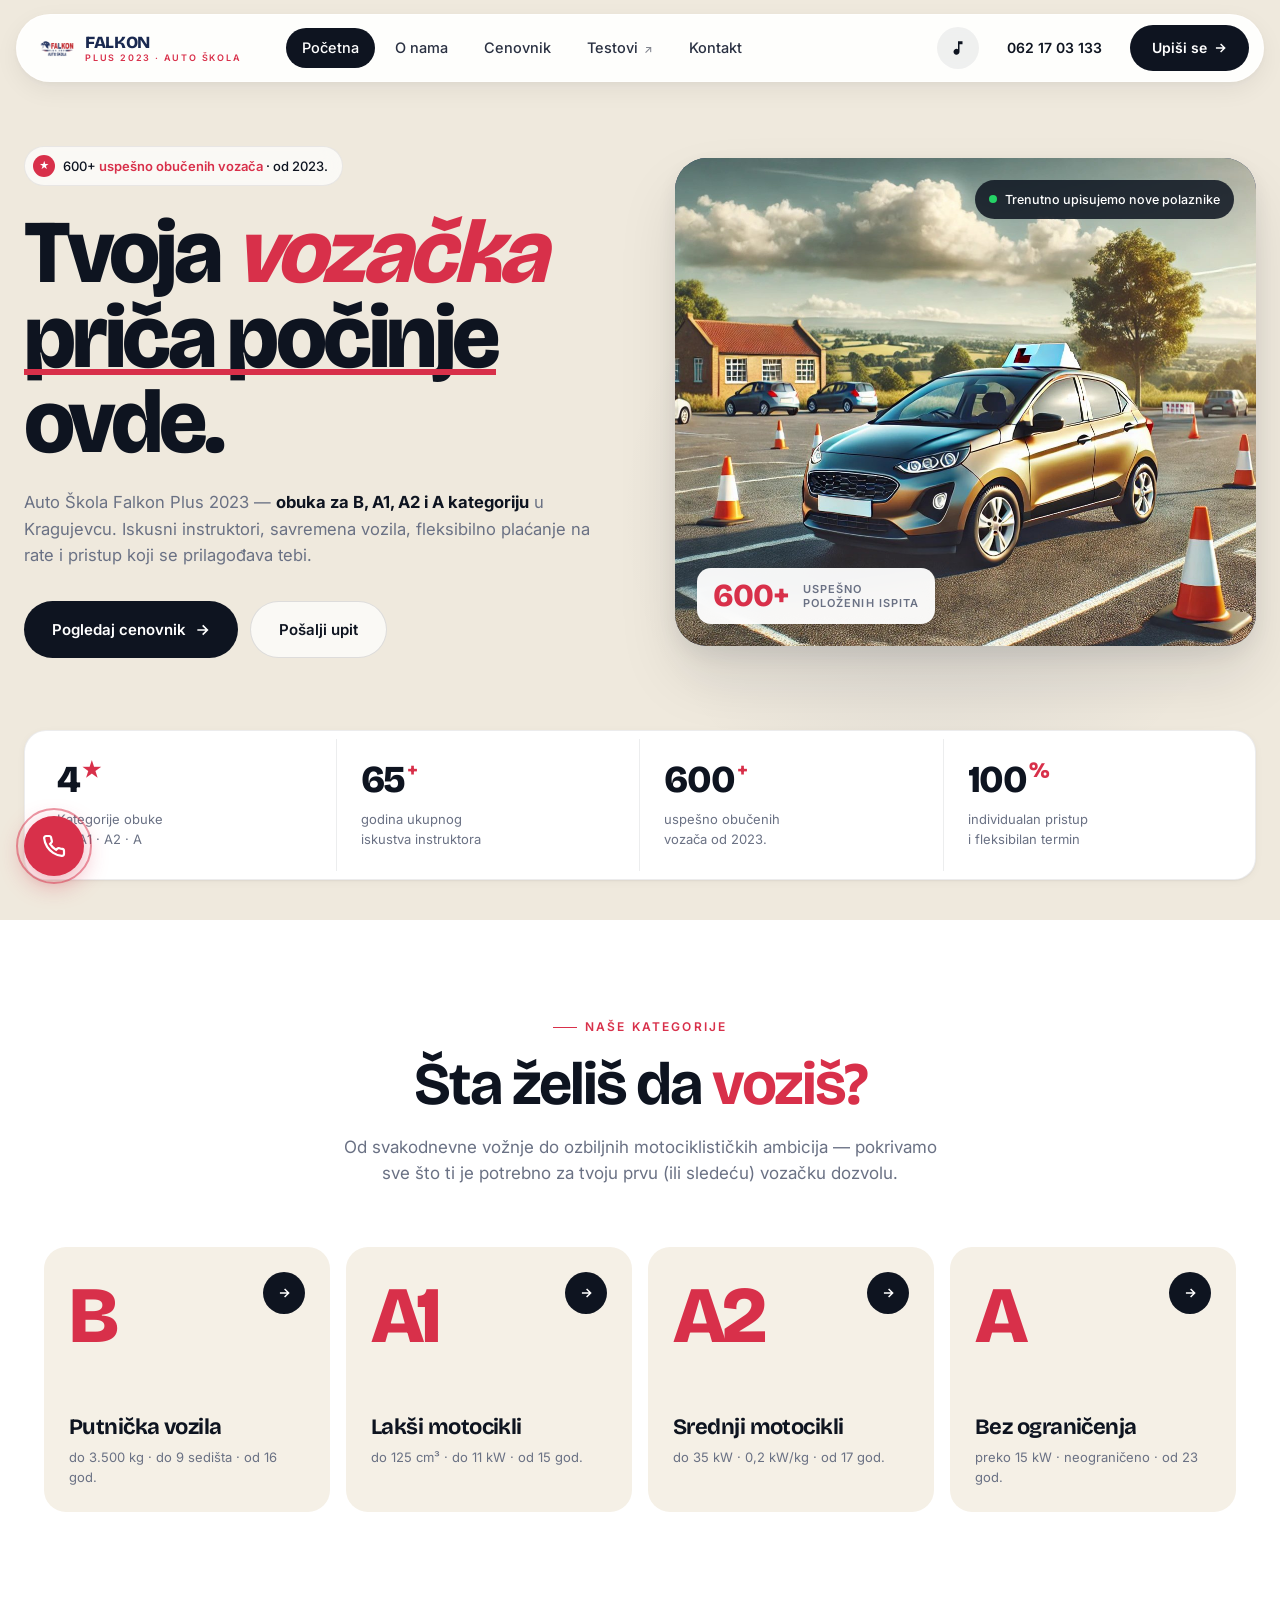
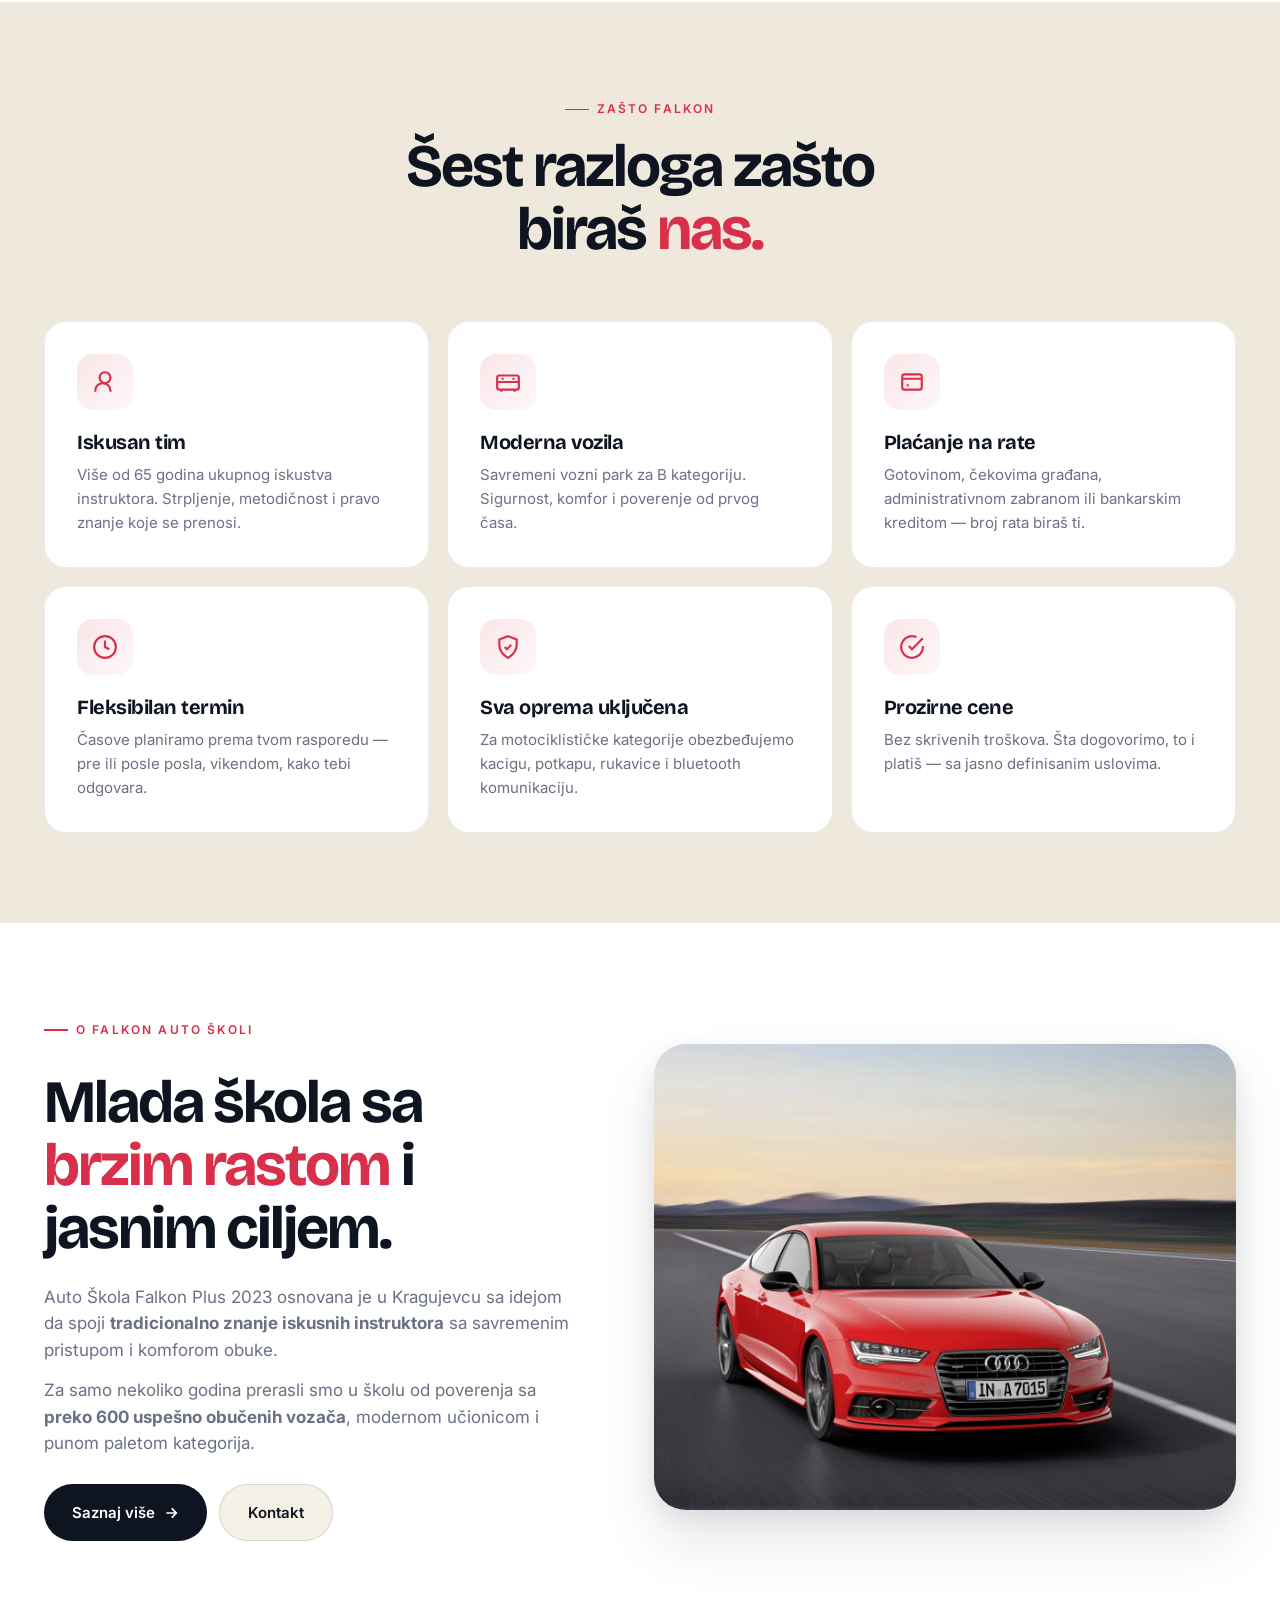
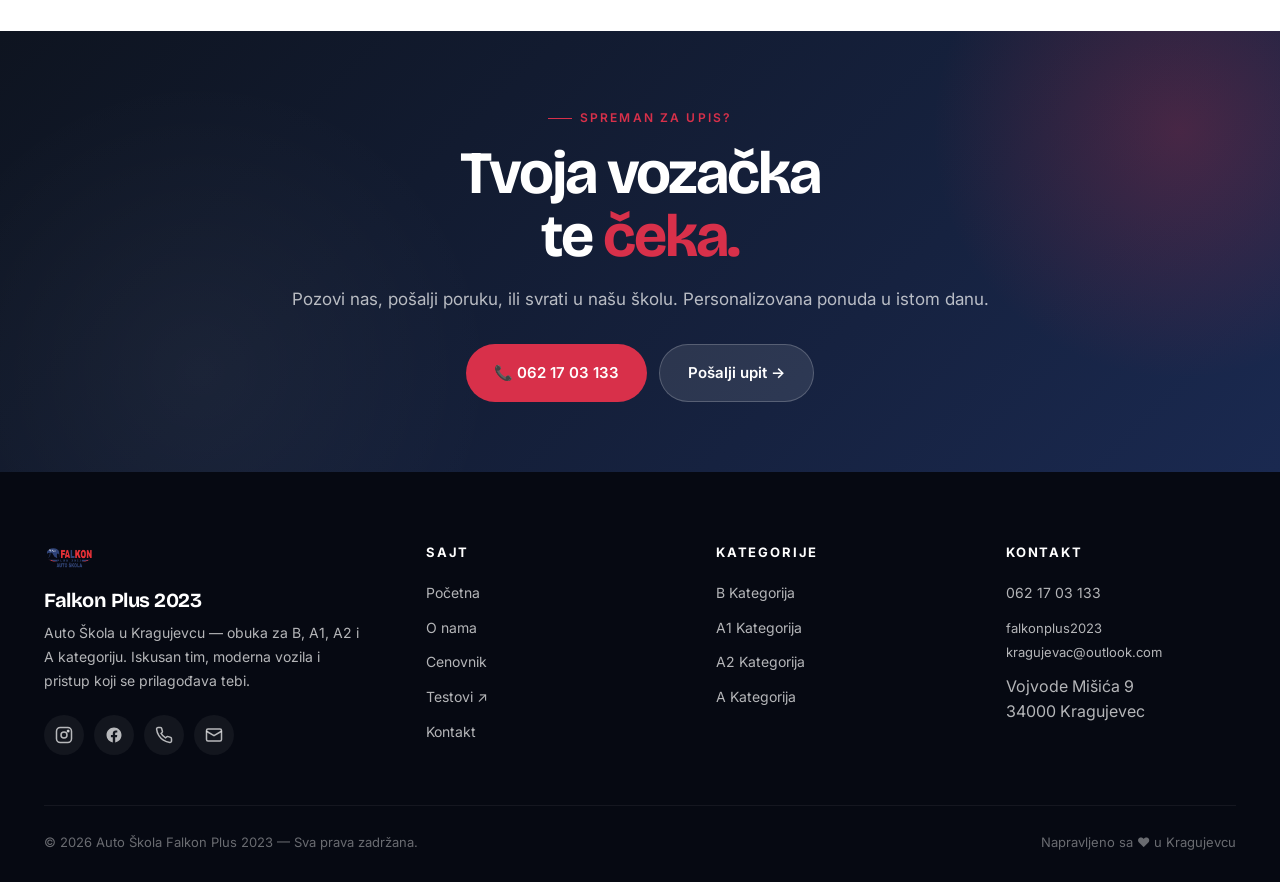
==== commit 5380f029: "Rewrite site as multi-page structure with header music player - Split single-page site into index, o" ====
--- a/index.html
+++ b/index.html
@@ -1,545 +1,357 @@
 <!DOCTYPE html>
 <html lang="sr">
 <head>
-<meta charset="UTF-8"/>
-<meta name="viewport" content="width=device-width, initial-scale=1.0"/>
-<title>Auto Škola Falkon – Kragujevac</title>
-<link rel="icon" type="image/png" href="logofalkon.png"/>
-<link rel="stylesheet" href="falkon.css"/>
-<style>
-/* ══ HERO ══ */
-.hero{
-  height:93svh; min-height:81vh;
-  position:relative; overflow:hidden;
-  display:flex; flex-direction:column; justify-content:center;
-  padding:0 8vw;
-}
-/* Slideshow background */
-.hero-slides{
-  position:absolute; inset:0; z-index:0;
-}
-.hero-slide{
-  position:absolute; inset:0;
-  background-size:cover; background-position:center;
-  opacity:0;
-  transition:opacity 1.6s ease-in-out;
-}
-.hero-slide.active{ opacity:1; }
-/* Dark overlay so text is legible */
-.hero-overlay{
-  position:absolute; inset:0; z-index:1;
-  background:linear-gradient(
-    105deg,
-    rgba(5,5,5,.75) 0%,
-    rgba(5,5,5,.55) 50%,
-    rgba(5,5,5,.35) 100%
-  );
-}
-/* Graph grid on top of overlay */
-.hero-graph{
-  position:absolute; inset:0; z-index:2;
-  background-image:linear-gradient(rgba(255,255,255,.03) 1px,transparent 1px),
-                   linear-gradient(90deg,rgba(255,255,255,.03) 1px,transparent 1px);
-  background-size:44px 44px;
-  pointer-events:none;
-}
-/* Content */
-.hero-content{position:relative;z-index:10;}
-.hero-eyebrow{
-  font-size:11px; font-weight:700; letter-spacing:5px;
-  text-transform:uppercase; color:var(--red);
-  opacity:0; animation:fadeUp .7s .2s forwards;
-  display:flex; align-items:center; gap:8px; margin-bottom:32px;
-}
-.hero-eyebrow::before{content:''; width:26px; height:1.5px; background:var(--red);}
-.hero-title{
-  font-family:'Bebas Neue',sans-serif;
-  font-size:clamp(68px,14vw,190px);
-  line-height:.88; letter-spacing:2px; color:#fff;
-  margin:-5px 0 18px; position:relative; z-index:11;
-}
-.hero-title .line{overflow:hidden; display:block;}
-.hero-title .word{
-  display:inline-block;
-  opacity:0; transform:translateY(110%);
-  animation:slW .9s cubic-bezier(.16,1,.3,1) forwards;
-}
-.hero-title .w1{animation-delay:.15s;}
-.hero-title .w2{animation-delay:.3s; color:var(--red);}
-.hero-title .w3{animation-delay:.5s;}
-@keyframes slW{from{opacity:0;transform:translateY(110%)}to{opacity:1;transform:translateY(0)}}
-.hero-sub{
-  font-size:clamp(14px,1.6vw,17px); font-weight:300;
-  color:rgba(255,255,255,.75); max-width:430px; line-height:1.78;
-  opacity:0; animation:fadeUp .7s .85s forwards;
-}
-.hero-ctas{
-  display:flex; gap:14px; margin-top:28px; flex-wrap:wrap;
-  opacity:0; animation:fadeUp .7s 1.05s forwards;
-}
-/* Slide indicator dots */
-.hero-dots{
-  position:absolute; bottom:90px; left:8vw; z-index:10;
-  display:flex; gap:8px;
-  opacity:0; animation:fadeIn 1s 1.4s forwards;
-}
-.hero-dot{
-  width:8px; height:8px; border-radius:50%;
-  background:rgba(255,255,255,.3); border:none;
-  transition:background .3s, transform .3s; cursor:none;
-}
-.hero-dot.active{background:var(--red); transform:scale(1.3);}
-/* Stats row */
-.hero-stats-row{
-  position:absolute; bottom:0; left:8vw; right:8vw;
-  display:flex; gap:0;
-  border-top:1px solid rgba(255,255,255,.12);
-  opacity:0; animation:fadeUp .7s 1.3s forwards;
-  z-index:10;
-}
-.hstat{padding:14px 28px 14px 0; margin-right:28px; border-right:1px solid rgba(255,255,255,.12);}
-.hstat:last-child{border-right:none;}
-.hstat-n{font-family:'Bebas Neue',sans-serif; font-size:32px; color:#fff; letter-spacing:1px;}
-.hstat-n span{color:var(--red);}
-.hstat-l{font-size:10px; letter-spacing:2px; text-transform:uppercase; color:rgba(255,255,255,.45);}
-.hero-scroll{
-  position:absolute; bottom:72px; right:8vw; z-index:10;
-  display:flex; flex-direction:column; align-items:center; gap:6px;
-  font-size:10px; letter-spacing:3px; text-transform:uppercase;
-  color:rgba(255,255,255,.45);
-  opacity:0; animation:fadeIn 1s 1.7s forwards; writing-mode:vertical-rl;
-}
-.hero-scroll-line{
-  width:1px; height:40px;
-  background:linear-gradient(rgba(255,255,255,.45),transparent);
-  animation:sP 1.6s 2s ease-in-out infinite;
-}
-@keyframes sP{0%,100%{opacity:1;transform:scaleY(1)}50%{opacity:.4;transform:scaleY(.6)}}
-@keyframes fadeUp{from{opacity:0;transform:translateY(20px)}to{opacity:1;transform:translateY(0)}}
-@keyframes fadeIn{from{opacity:0}to{opacity:1}}
-
-/* ══ INTRO ══ */
-.intro-wrap{max-width:1260px;margin:0 auto;padding:80px 8vw;display:grid;grid-template-columns:1fr 1fr;gap:72px;align-items:center;}
-.intro-heading{font-family:'Bebas Neue',sans-serif;font-size:clamp(42px,6vw,76px);line-height:.92;color:var(--black);letter-spacing:1px;}
-.intro-heading .red{color:var(--red);}
-.intro-text{font-size:15px;color:#666;line-height:1.8;margin-top:18px;max-width:420px;}
-.checks{list-style:none;margin-top:22px;display:flex;flex-direction:column;gap:10px;}
-.checks li{display:flex;align-items:center;gap:12px;font-size:14px;font-weight:500;}
-.check-icon{width:18px;height:18px;flex-shrink:0;}
-.intro-img-wrap{position:relative;}
-.intro-img{width:100%;aspect-ratio:4/3;object-fit:cover;filter:grayscale(15%);transition:filter .4s;display:block;}
-.intro-img:hover{filter:grayscale(0);}
-.intro-badge{position:absolute;bottom:-16px;left:-16px;background:var(--red);color:#fff;padding:13px 20px;font-family:'Bebas Neue',sans-serif;font-size:17px;letter-spacing:2px;box-shadow:0 4px 20px rgba(200,48,58,.3);}
-
-/* ══ FEATURE ICONS – SVG ══ */
-.feat-icon-wrap{width:44px;height:44px;margin-bottom:16px;}
-.feat-icon-wrap svg{width:100%;height:100%;}
-
-/* ══ CATEGORIES ══ */
-.kats-section{padding:80px 8vw;background:var(--white);border-top:1px solid var(--border);}
-.kats-header{margin-bottom:48px;display:flex;justify-content:space-between;align-items:flex-end;gap:24px;flex-wrap:wrap;}
-.kats-grid{display:grid;grid-template-columns:repeat(auto-fit,minmax(240px,1fr));gap:20px;max-width:1260px;margin:0 auto;align-items:start;}
-.kat-card{background:var(--bg);border:1px solid var(--border);border-top:4px solid var(--red);padding:14px 18px 12px;display:flex;flex-direction:column;gap:6px;transition:box-shadow .25s,transform .2s;text-decoration:none;color:inherit;}
-.kat-card:hover{box-shadow:0 12px 32px rgba(0,0,0,.08);transform:translateY(-4px);}
-.kat-card.cog{border-top-color:var(--cognac);}
-.kat-card-letter{font-family:'Bebas Neue',sans-serif;font-size:38px;letter-spacing:1px;color:var(--red);line-height:.9;}
-.kat-card.cog .kat-card-letter{color:var(--cognac);}
-.kat-card-title{font-size:11.5px;font-weight:700;letter-spacing:1.5px;text-transform:uppercase;color:var(--black);margin-top:-2px;}
-.kat-card-desc{font-size:12.5px;color:#555;line-height:1.5;margin:2px 0;}
-.kat-card-meta{display:flex;gap:10px;font-size:10px;letter-spacing:1.5px;text-transform:uppercase;color:var(--muted);font-weight:700;border-top:1px solid var(--border);padding-top:7px;margin-top:2px;}
-.kat-card-meta strong{color:var(--red);font-family:'Bebas Neue',sans-serif;font-size:13px;letter-spacing:1px;font-weight:400;}
-.kat-card.cog .kat-card-meta strong{color:var(--cognac);}
-.kat-card-link{font-size:10px;font-weight:700;letter-spacing:2px;text-transform:uppercase;color:var(--red);margin-top:6px;}
-.kat-card.cog .kat-card-link{color:var(--cognac);}
-@media(max-width:720px){.kats-header{flex-direction:column;align-items:flex-start;}}
-
-/* ══ HOW ══ */
-.how-section{padding:80px 8vw;background:var(--bg2);border-top:1px solid var(--border);border-bottom:1px solid var(--border);}
-.how-header{text-align:center;margin-bottom:56px;}
-.why-section{padding:80px 8vw;}
-.reviews-section{padding:80px 8vw;background:var(--bg2);border-top:1px solid var(--border);}
-.reviews-header{text-align:center;margin-bottom:50px;}
-.cta-banner{background:var(--black);padding:80px 8vw;display:flex;align-items:center;justify-content:space-between;gap:32px;flex-wrap:wrap;}
-.cta-text{font-family:'Bebas Neue',sans-serif;font-size:clamp(32px,5vw,64px);color:#fff;letter-spacing:1px;line-height:.92;}
-.cta-text span{color:var(--red);}
-.cta-actions{display:flex;gap:14px;flex-wrap:wrap;align-items:center;}
-
-@media(max-width:960px){
-  .intro-wrap{grid-template-columns:1fr;gap:40px;}
-  .cta-banner{flex-direction:column;text-align:center;}
-}
-</style>
+<meta charset="UTF-8">
+<meta name="viewport" content="width=device-width, initial-scale=1.0, viewport-fit=cover">
+<meta name="theme-color" content="#efe9dd">
+<title>Auto Škola Falkon Plus 2023 — Kragujevac · B, A1, A2, A Kategorija</title>
+<meta name="description" content="Auto Škola Falkon Plus 2023 u Kragujevcu — obuka za B, A1, A2 i A kategoriju. Iskusni instruktori, moderna vozila, fleksibilno plaćanje.">
+<link rel="icon" type="image/png" href="images/logo.png">
+<link rel="preconnect" href="https://fonts.googleapis.com">
+<link rel="preconnect" href="https://fonts.gstatic.com" crossorigin>
+<link href="https://fonts.googleapis.com/css2?family=Inter:wght@300;400;500;600;700;800&family=Bricolage+Grotesque:opsz,wght@12..96,400;12..96,500;12..96,600;12..96,700;12..96,800;12..96,900&display=swap" rel="stylesheet">
+<link rel="stylesheet" href="css/styles.css">
 </head>
 <body>
 
-<!-- PRELOADER: logo only, light bg -->
-<div id="preloader">
-  <div class="pre-logo">
-    <img src="logofalkon.png" alt="Falkon"/>
-  </div>
-  <div class="pre-spinner"></div>
+
+
+<!-- NAV -->
+<div class="nav-wrap">
+  <nav class="nav">
+    <a href="index.html" class="nav-logo">
+      <img src="images/logo.png" alt="Falkon">
+      <div class="nav-logo-text">
+        <span class="a">FALKON</span>
+        <span class="b">PLUS 2023 · AUTO ŠKOLA</span>
+      </div>
+    </a>
+    <div class="nav-links">
+      <a href="index.html" class="active">Početna</a>
+      <a href="o-nama.html">O nama</a>
+      <a href="cenovnik.html">Cenovnik</a>
+      <a href="https://servisi.euprava.gov.rs/autoskole/prijava" target="_blank" rel="noopener" class="external">Testovi</a>
+      <a href="kontakt.html">Kontakt</a>
+    </div>
+    <div class="nav-cta">
+      <button class="btn-music" id="musicBtn" type="button" aria-label="Pusti muziku" aria-pressed="false" title="Pusti muziku">
+        <span class="bm-icon" aria-hidden="true">
+          <svg width="18" height="18" viewBox="0 0 24 24" fill="currentColor"><path d="M12 3v10.55A4 4 0 1 0 14 17V7h4V3h-6z"/></svg>
+        </span>
+        <span class="bm-eq" aria-hidden="true"><span></span><span></span><span></span></span>
+        <span class="bm-ping" aria-hidden="true"></span>
+      </button>
+      <a href="tel:0621703133" class="btn-ghost">062 17 03 133</a>
+      <a href="kontakt.html" class="btn-primary">
+        <span>Upiši se</span>
+        <svg width="14" height="14" viewBox="0 0 24 24" fill="none" stroke="currentColor" stroke-width="2.5"><path d="M5 12h14M13 5l7 7-7 7"/></svg>
+      </a>
+      <button class="nav-burger" id="burger" aria-label="Meni">
+        <svg width="20" height="20" viewBox="0 0 24 24" fill="none" stroke="currentColor" stroke-width="2"><path d="M4 6h16M4 12h16M4 18h16"/></svg>
+      </button>
+    </div>
+  </nav>
 </div>
 
-<!-- NAVBAR -->
-<nav class="navbar" id="navbar">
-  <a href="index.html" class="nav-logo"><img src="logofalkon.png" alt="Falkon"/></a>
-  <div class="nav-links">
-    <a href="index.html">Početna</a>
-    <a href="onama.html">O nama</a>
-    <a href="cenovnik.html">Cenovnik</a>
-    <a href="https://servisi.euprava.gov.rs/autoskole/prijava" target="_blank">Testovi ↗</a>
-    <a href="kontakt.html">Kontakt</a>
-  </div>
-  <div class="nav-actions">
-    <a href="kontakt.html" class="nav-cta">Zakaži termin</a>
-    <button class="music-btn" id="musicBtn" aria-label="Uključi muziku" title="Muzika">
-      <svg viewBox="0 0 16 16" fill="currentColor">
-        <rect class="eq-bar" x="1" y="5" width="3" height="9" rx="1.5"/>
-        <rect class="eq-bar" x="6.5" y="2" width="3" height="12" rx="1.5"/>
-        <rect class="eq-bar" x="12" y="5" width="3" height="9" rx="1.5"/>
-      </svg>
+<!-- MOBILE MENU -->
+<div class="mobile-menu" id="mobileMenu">
+  <div class="mm-head">
+    <div class="nav-logo">
+      <img src="images/logo.png" alt="Falkon" style="width:36px;height:36px;">
+      <div class="nav-logo-text">
+        <span class="a">FALKON</span>
+        <span class="b">PLUS 2023 · AUTO ŠKOLA</span>
+      </div>
+    </div>
+    <button class="mm-close" id="mmClose" aria-label="Zatvori meni">
+      <svg width="20" height="20" viewBox="0 0 24 24" fill="none" stroke="currentColor" stroke-width="2.5"><path d="M18 6L6 18M6 6l12 12"/></svg>
     </button>
-    <button class="nav-burger" aria-label="Meni"><span></span><span></span><span></span></button>
-  </div>
-</nav>
-<div class="mobile-menu">
-  <button class="mobile-menu-close">✕</button>
-  <a href="index.html">Početna</a>
-  <a href="onama.html">O nama</a>
-  <a href="cenovnik.html">Cenovnik</a>
-  <a href="https://servisi.euprava.gov.rs/autoskole/prijava" target="_blank">Testovi ↗</a>
-  <a href="kontakt.html">Kontakt</a>
-  <a href="kontakt.html" style="color:var(--red);margin-top:16px;font-size:28px;">Zakaži termin</a>
+  </div>
+  <div class="mm-links">
+    <a href="index.html" class="active">Početna <span class="arr">→</span></a>
+    <a href="o-nama.html">O nama <span class="arr">→</span></a>
+    <a href="cenovnik.html">Cenovnik <span class="arr">→</span></a>
+    <a href="https://servisi.euprava.gov.rs/autoskole/prijava" target="_blank" rel="noopener">Testovi <span class="arr">↗</span></a>
+    <a href="kontakt.html">Kontakt <span class="arr">→</span></a>
+  </div>
+  <div class="mm-foot">
+    <a href="tel:0621703133" class="btn-red">📞 062 17 03 133</a>
+    <a href="kontakt.html" class="btn-ghost">Pošalji upit</a>
+    <p class="small">Vojvode Mišića 9, Kragujevac</p>
+  </div>
 </div>
 
-<!-- PHONE FAB -->
-<a href="tel:0621703133" class="phone-fab" aria-label="Pozovite nas">
-  <div class="pulse-ring"></div>
-  <svg viewBox="0 0 24 24"><path d="M6.6 10.8c1.4 2.8 3.8 5.1 6.6 6.6l2.2-2.2c.3-.3.7-.4 1-.2 1.1.4 2.3.6 3.6.6.6 0 1 .4 1 1V20c0 .6-.4 1-1 1-9.4 0-17-7.6-17-17 0-.6.4-1 1-1h3.5c.6 0 1 .4 1 1 0 1.3.2 2.5.6 3.6.1.3 0 .7-.2 1L6.6 10.8z"/></svg>
+<!-- HERO -->
+<section class="hero">
+  <div class="hero-inner">
+    <div class="hero-bg"></div>
+    <div class="hero-grid">
+      <div class="hero-text">
+        <div class="hero-tag">
+          <span class="dot">★</span>
+          <span>600+ <b>uspešno obučenih vozača</b> · od 2023.</span>
+        </div>
+        <h1 class="display">
+          Tvoja <span class="ac">vozačka</span><br>
+          <span class="un">priča počinje</span><br>
+          ovde.
+        </h1>
+        <p class="lead">
+          Auto Škola Falkon Plus 2023 — <strong style="color:var(--ink);">obuka za B, A1, A2 i A kategoriju</strong> u Kragujevcu. Iskusni instruktori, savremena vozila, fleksibilno plaćanje na rate i pristup koji se prilagođava tebi.
+        </p>
+        <div class="hero-cta">
+          <a href="cenovnik.html" class="btn-hero primary">
+            Pogledaj cenovnik
+            <svg width="16" height="16" viewBox="0 0 24 24" fill="none" stroke="currentColor" stroke-width="2.5"><path d="M5 12h14M13 5l7 7-7 7"/></svg>
+          </a>
+          <a href="kontakt.html" class="btn-hero ghost">Pošalji upit</a>
+        </div>
+      </div>
+      <div class="hero-visual">
+        <img src="images/hero-car.jpg" alt="Vozilo Falkon Auto Škole">
+        <div class="hero-floater">
+          <span class="pulse"></span>
+          Trenutno upisujemo nove polaznike
+        </div>
+        <div class="hero-badge">
+          <div class="num">600+</div>
+          <div class="lbl">uspešno<br>položenih ispita</div>
+        </div>
+      </div>
+    </div>
+
+    <div class="hero-stats reveal">
+      <div class="hero-stat">
+        <div class="v">4<sup>★</sup></div>
+        <div class="l">Kategorije obuke<br>B · A1 · A2 · A</div>
+      </div>
+      <div class="hero-stat">
+        <div class="v">65<sup>+</sup></div>
+        <div class="l">godina ukupnog<br>iskustva instruktora</div>
+      </div>
+      <div class="hero-stat">
+        <div class="v">600<sup>+</sup></div>
+        <div class="l">uspešno obučenih<br>vozača od 2023.</div>
+      </div>
+      <div class="hero-stat">
+        <div class="v">100<sup>%</sup></div>
+        <div class="l">individualan pristup<br>i fleksibilan termin</div>
+      </div>
+    </div>
+  </div>
+</section>
+
+<!-- KATEGORIJE OVERVIEW -->
+<section class="block cat-overview" id="kategorije">
+  <div class="container">
+    <div class="section-head reveal">
+      <span class="eyebrow">Naše kategorije</span>
+      <h2>Šta želiš da <span class="ac">voziš?</span></h2>
+      <p>Od svakodnevne vožnje do ozbiljnih motociklističkih ambicija — pokrivamo sve što ti je potrebno za tvoju prvu (ili sledeću) vozačku dozvolu.</p>
+    </div>
+
+    <div class="cat-grid">
+      <a href="cenovnik.html#b" class="cat-card reveal">
+        <div class="cat-arrow">
+          <svg width="14" height="14" viewBox="0 0 24 24" fill="none" stroke="currentColor" stroke-width="2.5"><path d="M5 12h14M13 5l7 7-7 7"/></svg>
+        </div>
+        <div class="cat-letter">B</div>
+        <h3>Putnička vozila</h3>
+        <div class="cat-meta">do 3.500 kg · do 9 sedišta · od 16 god.</div>
+      </a>
+      <a href="cenovnik.html#a1" class="cat-card reveal">
+        <div class="cat-arrow">
+          <svg width="14" height="14" viewBox="0 0 24 24" fill="none" stroke="currentColor" stroke-width="2.5"><path d="M5 12h14M13 5l7 7-7 7"/></svg>
+        </div>
+        <div class="cat-letter">A1</div>
+        <h3>Lakši motocikli</h3>
+        <div class="cat-meta">do 125 cm³ · do 11 kW · od 15 god.</div>
+      </a>
+      <a href="cenovnik.html#a2" class="cat-card reveal">
+        <div class="cat-arrow">
+          <svg width="14" height="14" viewBox="0 0 24 24" fill="none" stroke="currentColor" stroke-width="2.5"><path d="M5 12h14M13 5l7 7-7 7"/></svg>
+        </div>
+        <div class="cat-letter">A2</div>
+        <h3>Srednji motocikli</h3>
+        <div class="cat-meta">do 35 kW · 0,2 kW/kg · od 17 god.</div>
+      </a>
+      <a href="cenovnik.html#a" class="cat-card reveal">
+        <div class="cat-arrow">
+          <svg width="14" height="14" viewBox="0 0 24 24" fill="none" stroke="currentColor" stroke-width="2.5"><path d="M5 12h14M13 5l7 7-7 7"/></svg>
+        </div>
+        <div class="cat-letter">A</div>
+        <h3>Bez ograničenja</h3>
+        <div class="cat-meta">preko 15 kW · neograničeno · od 23 god.</div>
+      </a>
+    </div>
+  </div>
+</section>
+
+<!-- FEATURES -->
+<section class="block features">
+  <div class="container">
+    <div class="section-head reveal">
+      <span class="eyebrow">Zašto Falkon</span>
+      <h2>Šest razloga zašto<br>biraš <span class="ac">nas.</span></h2>
+    </div>
+    <div class="feat-grid">
+      <div class="feat-card reveal">
+        <div class="feat-icon">
+          <svg width="26" height="26" viewBox="0 0 24 24" fill="none" stroke="currentColor" stroke-width="2"><circle cx="12" cy="8" r="5"/><path d="M3 21v-1a7 7 0 0 1 14 0v1"/></svg>
+        </div>
+        <h3>Iskusan tim</h3>
+        <p>Više od 65 godina ukupnog iskustva instruktora. Strpljenje, metodičnost i pravo znanje koje se prenosi.</p>
+      </div>
+      <div class="feat-card reveal">
+        <div class="feat-icon">
+          <svg width="26" height="26" viewBox="0 0 24 24" fill="none" stroke="currentColor" stroke-width="2"><rect x="2" y="6" width="20" height="13" rx="2"/><path d="M6 19v2M18 19v2M2 12h20M6 9h2M16 9h2"/></svg>
+        </div>
+        <h3>Moderna vozila</h3>
+        <p>Savremeni vozni park za B kategoriju. Sigurnost, komfor i poverenje od prvog časa.</p>
+      </div>
+      <div class="feat-card reveal">
+        <div class="feat-icon">
+          <svg width="26" height="26" viewBox="0 0 24 24" fill="none" stroke="currentColor" stroke-width="2"><rect x="3" y="5" width="18" height="14" rx="2"/><path d="M3 9h18M7 15h2"/></svg>
+        </div>
+        <h3>Plaćanje na rate</h3>
+        <p>Gotovinom, čekovima građana, administrativnom zabranom ili bankarskim kreditom — broj rata biraš ti.</p>
+      </div>
+      <div class="feat-card reveal">
+        <div class="feat-icon">
+          <svg width="26" height="26" viewBox="0 0 24 24" fill="none" stroke="currentColor" stroke-width="2"><circle cx="12" cy="12" r="10"/><path d="M12 6v6l4 2"/></svg>
+        </div>
+        <h3>Fleksibilan termin</h3>
+        <p>Časove planiramo prema tvom rasporedu — pre ili posle posla, vikendom, kako tebi odgovara.</p>
+      </div>
+      <div class="feat-card reveal">
+        <div class="feat-icon">
+          <svg width="26" height="26" viewBox="0 0 24 24" fill="none" stroke="currentColor" stroke-width="2"><path d="M12 22s8-4 8-12V5l-8-3-8 3v5c0 8 8 12 8 12z"/><path d="M9 12l2 2 4-4"/></svg>
+        </div>
+        <h3>Sva oprema uključena</h3>
+        <p>Za motociklističke kategorije obezbeđujemo kacigu, potkapu, rukavice i bluetooth komunikaciju.</p>
+      </div>
+      <div class="feat-card reveal">
+        <div class="feat-icon">
+          <svg width="26" height="26" viewBox="0 0 24 24" fill="none" stroke="currentColor" stroke-width="2"><path d="M22 11.08V12a10 10 0 1 1-5.93-9.14"/><path d="M22 4L12 14.01l-3-3"/></svg>
+        </div>
+        <h3>Prozirne cene</h3>
+        <p>Bez skrivenih troškova. Šta dogovorimo, to i platiš — sa jasno definisanim uslovima.</p>
+      </div>
+    </div>
+  </div>
+</section>
+
+<!-- ABOUT TEASER -->
+<section class="block" style="background:var(--paper);">
+  <div class="container">
+    <div class="about-grid">
+      <div class="about-left reveal">
+        <span class="eyebrow">O Falkon Auto Školi</span>
+        <h2 style="margin-top:14px;">Mlada škola sa <span style="color:var(--red);">brzim rastom</span> i jasnim ciljem.</h2>
+        <p>Auto Škola Falkon Plus 2023 osnovana je u Kragujevcu sa idejom da spoji <strong>tradicionalno znanje iskusnih instruktora</strong> sa savremenim pristupom i komforom obuke.</p>
+        <p>Za samo nekoliko godina prerasli smo u školu od poverenja sa <strong>preko 600 uspešno obučenih vozača</strong>, modernom učionicom i punom paletom kategorija.</p>
+        <div class="cta-row">
+          <a href="o-nama.html" class="btn-hero primary">Saznaj više
+            <svg width="16" height="16" viewBox="0 0 24 24" fill="none" stroke="currentColor" stroke-width="2.5"><path d="M5 12h14M13 5l7 7-7 7"/></svg>
+          </a>
+          <a href="kontakt.html" class="btn-hero ghost" style="background:var(--cream-2);">Kontakt</a>
+        </div>
+      </div>
+      <div class="reveal" style="border-radius:var(--radius-xl);overflow:hidden;box-shadow:var(--shadow-lg);aspect-ratio:5/4;">
+        <img src="images/classroom-3.png" alt="Učionica Falkon" style="width:100%;height:100%;object-fit:cover;">
+      </div>
+    </div>
+  </div>
+</section>
+
+<!-- CTA SHORT -->
+<section class="cta-section" style="padding:70px 0;">
+  <div class="container">
+    <div style="text-align:center;max-width:720px;margin:0 auto;position:relative;z-index:1;">
+      <span class="eyebrow" style="color:var(--red);">Spreman za upis?</span>
+      <h2 style="color:#fff;margin-top:14px;">Tvoja vozačka<br>te <span style="color:var(--red);">čeka.</span></h2>
+      <p style="color:rgba(255,255,255,.7);font-size:17px;margin-top:18px;margin-bottom:32px;">Pozovi nas, pošalji poruku, ili svrati u našu školu. Personalizovana ponuda u istom danu.</p>
+      <div style="display:flex;gap:12px;flex-wrap:wrap;justify-content:center;">
+        <a href="tel:0621703133" class="btn-hero" style="background:var(--red);color:#fff;">📞 062 17 03 133</a>
+        <a href="kontakt.html" class="btn-hero" style="background:rgba(255,255,255,.1);color:#fff;border:1px solid rgba(255,255,255,.2);">Pošalji upit →</a>
+      </div>
+    </div>
+  </div>
+</section>
+
+<!-- FOOTER -->
+<footer>
+  <div class="container">
+    <div class="ft-grid">
+      <div class="ft-brand">
+        <img src="images/logo.png" alt="Falkon">
+        <h4>Falkon Plus 2023</h4>
+        <p>Auto Škola u Kragujevcu — obuka za B, A1, A2 i A kategoriju. Iskusan tim, moderna vozila i pristup koji se prilagođava tebi.</p>
+        <div class="ft-socials">
+          <a href="https://www.instagram.com/falkonplus2023.kg/" target="_blank" rel="noopener" aria-label="Instagram">
+            <svg width="18" height="18" viewBox="0 0 24 24" fill="none" stroke="currentColor" stroke-width="2"><rect x="2" y="2" width="20" height="20" rx="5"/><circle cx="12" cy="12" r="4"/><circle cx="17.5" cy="6.5" r="1" fill="currentColor"/></svg>
+          </a>
+          <a href="https://www.facebook.com/share/1FVxdP9gRD/" target="_blank" rel="noopener" aria-label="Facebook">
+            <svg width="18" height="18" viewBox="0 0 24 24" fill="currentColor"><path d="M22 12c0-5.5-4.5-10-10-10S2 6.5 2 12c0 5 3.7 9.1 8.4 9.9V14.9H7.9V12h2.5V9.8c0-2.5 1.5-3.9 3.8-3.9 1.1 0 2.2.2 2.2.2v2.5h-1.3c-1.2 0-1.6.8-1.6 1.6V12h2.8l-.4 2.9h-2.3v7c4.7-.7 8.4-4.8 8.4-9.9z"/></svg>
+          </a>
+          <a href="tel:0621703133" aria-label="Telefon">
+            <svg width="18" height="18" viewBox="0 0 24 24" fill="none" stroke="currentColor" stroke-width="2"><path d="M22 16.92v3a2 2 0 0 1-2.18 2 19.79 19.79 0 0 1-8.63-3.07 19.5 19.5 0 0 1-6-6 19.79 19.79 0 0 1-3.07-8.67A2 2 0 0 1 4.11 2h3a2 2 0 0 1 2 1.72 12.84 12.84 0 0 0 .7 2.81 2 2 0 0 1-.45 2.11L8.09 9.91a16 16 0 0 0 6 6l1.27-1.27a2 2 0 0 1 2.11-.45 12.84 12.84 0 0 0 2.81.7A2 2 0 0 1 22 16.92z"/></svg>
+          </a>
+          <a href="mailto:falkonplus2023kragujevac@outlook.com" aria-label="Email">
+            <svg width="18" height="18" viewBox="0 0 24 24" fill="none" stroke="currentColor" stroke-width="2"><rect x="2" y="4" width="20" height="16" rx="2"/><path d="M22 7l-10 6L2 7"/></svg>
+          </a>
+        </div>
+      </div>
+      <div class="ft-col">
+        <h5>Sajt</h5>
+        <ul>
+          <li><a href="index.html">Početna</a></li>
+          <li><a href="o-nama.html">O nama</a></li>
+          <li><a href="cenovnik.html">Cenovnik</a></li>
+          <li><a href="https://servisi.euprava.gov.rs/autoskole/prijava" target="_blank" rel="noopener">Testovi ↗</a></li>
+          <li><a href="kontakt.html">Kontakt</a></li>
+        </ul>
+      </div>
+      <div class="ft-col">
+        <h5>Kategorije</h5>
+        <ul>
+          <li><a href="cenovnik.html#b">B Kategorija</a></li>
+          <li><a href="cenovnik.html#a1">A1 Kategorija</a></li>
+          <li><a href="cenovnik.html#a2">A2 Kategorija</a></li>
+          <li><a href="cenovnik.html#a">A Kategorija</a></li>
+        </ul>
+      </div>
+      <div class="ft-col">
+        <h5>Kontakt</h5>
+        <ul>
+          <li><a href="tel:0621703133">062 17 03 133</a></li>
+          <li><a href="mailto:falkonplus2023kragujevac@outlook.com" style="word-break:break-all;font-size:13px;">falkonplus2023<br>kragujevac@outlook.com</a></li>
+          <li style="color:rgba(255,255,255,.7);">Vojvode Mišića 9<br>34000 Kragujevec</li>
+        </ul>
+      </div>
+    </div>
+    <div class="ft-bottom">
+      <div>© 2026 Auto Škola Falkon Plus 2023 — Sva prava zadržana.</div>
+      <div>Napravljeno sa ❤️ u Kragujevcu</div>
+    </div>
+  </div>
+</footer>
+
+<!-- FLOATING CALL (DESKTOP) -->
+<a href="tel:0621703133" class="float-call" aria-label="Pozovi nas">
+  <svg width="24" height="24" viewBox="0 0 24 24" fill="none" stroke="currentColor" stroke-width="2.2"><path d="M22 16.92v3a2 2 0 0 1-2.18 2 19.79 19.79 0 0 1-8.63-3.07 19.5 19.5 0 0 1-6-6 19.79 19.79 0 0 1-3.07-8.67A2 2 0 0 1 4.11 2h3a2 2 0 0 1 2 1.72 12.84 12.84 0 0 0 .7 2.81 2 2 0 0 1-.45 2.11L8.09 9.91a16 16 0 0 0 6 6l1.27-1.27a2 2 0 0 1 2.11-.45 12.84 12.84 0 0 0 2.81.7A2 2 0 0 1 22 16.92z"/></svg>
 </a>
 
-<div class="page-content">
-
-<!-- HERO with background slideshow -->
-<section class="hero">
-  <!-- Slides -->
-  <div class="hero-slides">
-    <div class="hero-slide active" style="background-image:url('hero_car1.jpg')"></div>
-    <div class="hero-slide" style="background-image:url('hero_car2.jpg')"></div>
-  </div>
-  <div class="hero-overlay"></div>
-  <div class="hero-graph"></div>
-
-  <!-- Content -->
-  <div class="hero-content">
-    <div class="hero-eyebrow">Kragujevac · B &amp; A Kategorija</div>
-    <h1 class="hero-title">
-      <span class="line"><span class="word w1">FALKON</span>&nbsp;<span class="word w2">PLUS</span></span>
-      <span class="line"><span class="word w3">2023</span></span>
-    </h1>
-    <p class="hero-sub">Tvoj put do slobode počinje ovde. Profesionalna obuka u Kragujevcu uz individualan pristup svakom kandidatu.</p>
-    <div class="hero-ctas">
-      <a href="kontakt.html" class="btn-red">Cena na upit</a>
-      <a href="kontakt.html" class="btn-outline" style="border-color:rgba(255,255,255,.4);color:#fff;">Zakaži termin</a>
-    </div>
-  </div>
-
-  <!-- Slide dots -->
-  <div class="hero-dots" id="heroDots">
-    <button class="hero-dot active" onclick="goSlide(0)"></button>
-    <button class="hero-dot" onclick="goSlide(1)"></button>
-  </div>
-
-  <!-- Stats -->
-  <div class="hero-stats-row">
-    <div class="hstat"><div class="hstat-n"><span class="counter" data-target="600">0</span><span>+</span></div><div class="hstat-l">Polaznika</div></div>
-    <div class="hstat"><div class="hstat-n"><span class="counter" data-target="95">0</span><span>%</span></div><div class="hstat-l">Prolaznost</div></div>
-    <div class="hstat"><div class="hstat-n"><span class="counter" data-target="3">0</span><span>+</span></div><div class="hstat-l">Godine rada</div></div>
-    <div class="hstat"><div class="hstat-n"><span class="counter" data-target="3">0</span></div><div class="hstat-l">Instruktora</div></div>
-  </div>
-
-  <div class="hero-scroll"><div class="hero-scroll-line"></div><span>Skroluj</span></div>
-</section>
-
-<!-- MARQUEE -->
-<div class="marquee-bar"><div class="marquee-track">
-  <span class="mq-item">B KATEGORIJA <span class="mq-dot">◆</span></span>
-  <span class="mq-item">A KATEGORIJA <span class="mq-dot">◆</span></span>
-  <span class="mq-item">TEORIJSKA OBUKA <span class="mq-dot">◆</span></span>
-  <span class="mq-item">PRAKTIČNA VOŽNJA <span class="mq-dot">◆</span></span>
-  <span class="mq-item">KRAGUJEVAC <span class="mq-dot">◆</span></span>
-  <span class="mq-item">PLAĆANJE NA RATE <span class="mq-dot">◆</span></span>
-  <span class="mq-item">ISKUSNI INSTRUKTORI <span class="mq-dot">◆</span></span>
-  <span class="mq-item">B KATEGORIJA <span class="mq-dot">◆</span></span>
-  <span class="mq-item">A KATEGORIJA <span class="mq-dot">◆</span></span>
-  <span class="mq-item">TEORIJSKA OBUKA <span class="mq-dot">◆</span></span>
-  <span class="mq-item">PRAKTIČNA VOŽNJA <span class="mq-dot">◆</span></span>
-  <span class="mq-item">KRAGUJEVAC <span class="mq-dot">◆</span></span>
-  <span class="mq-item">PLAĆANJE NA RATE <span class="mq-dot">◆</span></span>
-  <span class="mq-item">ISKUSNI INSTRUKTORI <span class="mq-dot">◆</span></span>
-</div></div>
-
-<!-- INTRO -->
-<section style="background:var(--white);border-bottom:1px solid var(--border);">
-  <div class="intro-wrap">
-    <div class="reveal-l">
-      <div style="font-size:11px;font-weight:700;letter-spacing:4px;text-transform:uppercase;color:var(--red);margin-bottom:14px;">O Auto Školi Falkon</div>
-      <h2 class="intro-heading">TVOJ PUT DO<br><span class="red">SLOBODE</span><br>POČINJE OVDE</h2>
-      <p class="intro-text">Auto Škola Falkon je moderan centar za obuku vozača u Kragujevcu, osnovan 2023. godine. Obučavamo kandidate za B i A kategoriju uz individualan pristup svakom polazniku.</p>
-      <ul class="checks">
-        <li>
-          <svg class="check-icon" viewBox="0 0 20 20" fill="none"><circle cx="10" cy="10" r="9" stroke="#c8303a" stroke-width="1.5"/><path d="M6 10.5l3 3 5-6" stroke="#c8303a" stroke-width="1.8" stroke-linecap="round" stroke-linejoin="round"/></svg>
-          Sertifikovani instruktori sa višegodišnjim iskustvom
-        </li>
-        <li>
-          <svg class="check-icon" viewBox="0 0 20 20" fill="none"><circle cx="10" cy="10" r="9" stroke="#c8303a" stroke-width="1.5"/><path d="M6 10.5l3 3 5-6" stroke="#c8303a" stroke-width="1.8" stroke-linecap="round" stroke-linejoin="round"/></svg>
-          Moderna vozila sa dvostrukom kontrolom
-        </li>
-        <li>
-          <svg class="check-icon" viewBox="0 0 20 20" fill="none"><circle cx="10" cy="10" r="9" stroke="#c8303a" stroke-width="1.5"/><path d="M6 10.5l3 3 5-6" stroke="#c8303a" stroke-width="1.8" stroke-linecap="round" stroke-linejoin="round"/></svg>
-          Fleksibilno zakazivanje prilagođeno tebi
-        </li>
-        <li>
-          <svg class="check-icon" viewBox="0 0 20 20" fill="none"><circle cx="10" cy="10" r="9" stroke="#c8303a" stroke-width="1.5"/><path d="M6 10.5l3 3 5-6" stroke="#c8303a" stroke-width="1.8" stroke-linecap="round" stroke-linejoin="round"/></svg>
-          Transparentne cene, plaćanje na rate
-        </li>
-        <li>
-          <svg class="check-icon" viewBox="0 0 20 20" fill="none"><circle cx="10" cy="10" r="9" stroke="#c8303a" stroke-width="1.5"/><path d="M6 10.5l3 3 5-6" stroke="#c8303a" stroke-width="1.8" stroke-linecap="round" stroke-linejoin="round"/></svg>
-          Besplatna prva pomoć
-        </li>
-      </ul>
-      <div style="margin-top:28px;display:flex;gap:14px;flex-wrap:wrap;">
-        <a href="onama.html" class="btn-red">O nama →</a>
-        <a href="kontakt.html" class="btn-outline">Kontakt</a>
-      </div>
-    </div>
-    <div class="intro-img-wrap reveal-r">
-      <img class="intro-img" src="team.jpeg" alt="Tim Auto Škole Falkon"/>
-      <div class="intro-badge">🏆 Kragujevac</div>
-    </div>
-  </div>
-</section>
-
-<!-- ROAD MILESTONE -->
-
-
-<!-- CATEGORIES -->
-<section class="kats-section">
-  <div class="kats-header">
-    <div class="reveal">
-      <span class="section-eyebrow">Kategorije obuke</span>
-      <h2 class="section-title" style="font-size:clamp(38px,5vw,64px);">ŠTA <span style="color:var(--red)">VOZIŠ?</span></h2>
-      <p class="section-desc" style="margin-top:12px;max-width:520px;">Kod nas možeš da položiš za sve glavne kategorije — od skutera i lakših motocikala do automobila i jakih motora.</p>
-    </div>
-    <a href="cenovnik.html" class="btn-outline reveal-r">Vidi cenovnik →</a>
-  </div>
-  <div class="kats-grid">
-    <a href="cenovnik.html" class="kat-card reveal">
-      <div class="kat-card-letter">B</div>
-      <div class="kat-card-title">B — Putnička vozila</div>
-      <div class="kat-card-desc">Automobili i kombi vozila do 3.500 kg, do 9 sedišta. Najtraženija kategorija.</div>
-      <div class="kat-card-meta"><span>Upis <strong>16</strong></span><span>Vožnja <strong>40č</strong></span></div>
-      <span class="kat-card-link">Saznaj više →</span>
-    </a>
-    <a href="cenovnik.html" class="kat-card cog reveal" style="transition-delay:.08s">
-      <div class="kat-card-letter">A1</div>
-      <div class="kat-card-title">A1 — Lakši motocikli</div>
-      <div class="kat-card-desc">Motocikli do 125 cm³ i 11 kW. Prva motociklistička dozvola — već sa 16 godina.</div>
-      <div class="kat-card-meta"><span>Upis <strong>15</strong></span><span>Vožnja <strong>20č</strong></span></div>
-      <span class="kat-card-link">Saznaj više →</span>
-    </a>
-    <a href="cenovnik.html" class="kat-card cog reveal" style="transition-delay:.16s">
-      <div class="kat-card-letter">A2</div>
-      <div class="kat-card-title">A2 — Srednji motocikli</div>
-      <div class="kat-card-desc">Motocikli snage do 35 kW. Sledeći korak ka A kategoriji za 18-godišnjake.</div>
-      <div class="kat-card-meta"><span>Upis <strong>17</strong></span><span>Vožnja <strong>30č</strong></span></div>
-      <span class="kat-card-link">Saznaj više →</span>
-    </a>
-    <a href="cenovnik.html" class="kat-card cog reveal" style="transition-delay:.24s">
-      <div class="kat-card-letter">A</div>
-      <div class="kat-card-title">A — Svi motocikli</div>
-      <div class="kat-card-desc">Motocikli preko 15 kW — bez ograničenja. Najjača kategorija sa 24 godine.</div>
-      <div class="kat-card-meta"><span>Upis <strong>23</strong></span><span>Vožnja <strong>40č</strong></span></div>
-      <span class="kat-card-link">Saznaj više →</span>
-    </a>
-  </div>
-</section>
-
-
-<!-- HOW IT WORKS -->
-<section class="how-section">
-  <div class="how-header">
-    <span class="section-eyebrow reveal">Proces obuke</span>
-    <h2 class="section-title reveal">PUT DO <span style="color:var(--red)">DOZVOLE</span></h2>
-    <p class="section-desc reveal" style="margin:14px auto 0;text-align:center;">Od upisa do vozačke dozvole za 2–3 meseca.</p>
-  </div>
-  <div class="steps-container">
-    <div class="steps-row">
-      <div class="step-item">
-        <div class="step-circle">01</div>
-        <div class="step-label">Upis</div>
-        <div class="step-desc">Donesi ličnu kartu. Potpisuješ ugovor i krećeš odmah.</div>
-      </div>
-      <div class="step-item">
-        <div class="step-circle">02</div>
-        <div class="step-label">Teorija</div>
-        <div class="step-desc">40 časova propisa, znakova i situacija. Testovi online za pripremu.</div>
-      </div>
-      <div class="step-item">
-        <div class="step-circle">03</div>
-        <div class="step-label">Teorijski ispit</div>
-        <div class="step-desc">40 pitanja na MUP-u. Zakazujemo mi za tebe.</div>
-      </div>
-      <div class="step-item">
-        <div class="step-circle">04</div>
-        <div class="step-label">Vožnja</div>
-        <div class="step-desc">Praktična obuka uz iskusnog instruktora na ispitnim rutama.</div>
-      </div>
-      <div class="step-item">
-        <div class="step-circle">
-          <svg width="28" height="28" viewBox="0 0 24 24" fill="none" stroke="currentColor" stroke-width="1.8"><polyline points="22 2 11 13"/><polygon points="22 2 15 22 11 13 2 9 22 2"/></svg>
-        </div>
-        <div class="step-label">Dozvola!</div>
-        <div class="step-desc">Praktični ispit — dokumentaciju priprema škola za tebe.</div>
-      </div>
-    </div>
-  </div>
-</section>
-
-<!-- STATS -->
-<div class="stats-bar">
-  <div class="stat-cell reveal"><div class="stat-n"><span class="counter" data-target="600">0</span><span class="suf">+</span></div><div class="stat-l">Uspešnih polaznika</div></div>
-  <div class="stat-cell reveal" style="transition-delay:.1s"><div class="stat-n"><span class="counter" data-target="95">0</span><span class="suf">%</span></div><div class="stat-l">Prolaznost</div></div>
-  <div class="stat-cell reveal" style="transition-delay:.2s"><div class="stat-n"><span class="counter" data-target="3">0</span><span class="suf">+</span></div><div class="stat-l">Godine rada</div></div>
-  <div class="stat-cell reveal" style="transition-delay:.3s"><div class="stat-n"><span class="counter" data-target="3">0</span></div><div class="stat-l">Instruktora</div></div>
+<!-- MOBILE BOTTOM BAR -->
+<div class="mobile-bottom-bar">
+  <a href="tel:0621703133" class="b-call">
+    <svg width="16" height="16" viewBox="0 0 24 24" fill="none" stroke="currentColor" stroke-width="2.2"><path d="M22 16.92v3a2 2 0 0 1-2.18 2 19.79 19.79 0 0 1-8.63-3.07 19.5 19.5 0 0 1-6-6 19.79 19.79 0 0 1-3.07-8.67A2 2 0 0 1 4.11 2h3a2 2 0 0 1 2 1.72 12.84 12.84 0 0 0 .7 2.81 2 2 0 0 1-.45 2.11L8.09 9.91a16 16 0 0 0 6 6l1.27-1.27a2 2 0 0 1 2.11-.45 12.84 12.84 0 0 0 2.81.7A2 2 0 0 1 22 16.92z"/></svg>
+    Pozovi
+  </a>
+  <a href="kontakt.html" class="b-cta">Pošalji upit →</a>
 </div>
 
-<!-- WHY US -->
-<section class="why-section">
-  <div style="margin-bottom:44px;" class="reveal">
-    <span class="section-eyebrow">Zašto Falkon?</span>
-    <h2 class="section-title">RAZLOZI ZA<br><span style="color:var(--cognac)">IZBOR</span></h2>
-  </div>
-  <div class="feat-grid">
-    <!-- SVG icons, no emoji -->
-    <div class="feat-cell reveal">
-      <div class="feat-icon-wrap">
-        <svg viewBox="0 0 48 48" fill="none" stroke="#c8303a" stroke-width="1.8" stroke-linecap="round" stroke-linejoin="round">
-          <path d="M24 4l4 12h12l-10 7 4 12-10-7-10 7 4-12L8 16h12z"/>
-        </svg>
-      </div>
-      <div class="feat-title">Sertifikovana obuka</div>
-      <div class="feat-text">Program odobren od strane MUP-a. Garantujemo obuku vozača najvišeg kvaliteta u skladu sa zakonom.</div>
-    </div>
-    <div class="feat-cell reveal">
-      <div class="feat-icon-wrap">
-        <svg viewBox="0 0 48 48" fill="none" stroke="#c8303a" stroke-width="1.8" stroke-linecap="round" stroke-linejoin="round">
-          <rect x="4" y="20" width="40" height="16" rx="4"/>
-          <path d="M8 20v-4a6 6 0 0112 0v4M28 20v-4a6 6 0 0112 0v4"/>
-          <circle cx="12" cy="36" r="4" fill="#c8303a" stroke="none"/>
-          <circle cx="36" cy="36" r="4" fill="#c8303a" stroke="none"/>
-          <path d="M4 28h40"/>
-        </svg>
-      </div>
-      <div class="feat-title">Moderna vozila</div>
-      <div class="feat-text">Vozila sa dvostrukom kontrolom. Bezbedna, moderna vozila za udobnu i efikasnu obuku.</div>
-    </div>
-    <div class="feat-cell reveal">
-      <div class="feat-icon-wrap">
-        <svg viewBox="0 0 48 48" fill="none" stroke="#c8303a" stroke-width="1.8" stroke-linecap="round" stroke-linejoin="round">
-          <circle cx="24" cy="24" r="18"/>
-          <polyline points="24,12 24,24 32,30"/>
-        </svg>
-      </div>
-      <div class="feat-title">Brzi rok</div>
-      <div class="feat-text">A kategorija za mesec dana, B kategorija za 2 meseca. Prilagodimo raspored tvom životu.</div>
-    </div>
-    <div class="feat-cell reveal">
-      <div class="feat-icon-wrap">
-        <svg viewBox="0 0 48 48" fill="none" stroke="#c8303a" stroke-width="1.8" stroke-linecap="round" stroke-linejoin="round">
-          <rect x="6" y="10" width="36" height="28" rx="4"/>
-          <path d="M16 10V6M32 10V6M6 22h36"/>
-          <path d="M14 32h6M26 32h8"/>
-        </svg>
-      </div>
-      <div class="feat-title">Plaćanje na rate</div>
-      <div class="feat-text">Gotovinom, čekovima ili administrativnom zabranom. Bez skrivenih troškova — sve transparentno.</div>
-    </div>
-    <div class="feat-cell reveal">
-      <div class="feat-icon-wrap">
-        <svg viewBox="0 0 48 48" fill="none" stroke="#c8303a" stroke-width="1.8" stroke-linecap="round" stroke-linejoin="round">
-          <path d="M24 4C15 4 8 11 8 20c0 12 16 24 16 24s16-12 16-24c0-9-7-16-16-16z"/>
-          <circle cx="24" cy="20" r="5"/>
-        </svg>
-      </div>
-      <div class="feat-title">Lokacija</div>
-      <div class="feat-text">Adresa je Vojvode Mišića 9, Kragujevac</div>
-    </div>
-    <div class="feat-cell reveal">
-      <div class="feat-icon-wrap">
-        <svg viewBox="0 0 48 48" fill="none" stroke="#c8303a" stroke-width="1.8" stroke-linecap="round" stroke-linejoin="round">
-          <path d="M8 38l8-8 6 6 10-14 8 6"/>
-          <rect x="4" y="6" width="40" height="36" rx="2"/>
-          <path d="M4 16h40"/>
-        </svg>
-      </div>
-      <div class="feat-title">Ispitne rute</div>
-      <div class="feat-text">Vežbamo na realnim ispitnim rutama u Kragujevcu. Znaš šta te čeka na ispitnom danu.</div>
-    </div>
-  </div>
-</section>
-
-<!-- TESTIMONIALS -->
-
-
-<!-- CTA -->
-<div class="cta-banner">
-  <div class="cta-text reveal-l">KRENI PREMA<br><span>VOZAČKOJ</span><br>DOZVOLI DANAS</div>
-  <div class="cta-actions reveal-r">
-    <a href="cenovnik.html" class="btn-red">Vidi cenovnik →</a>
-    <a href="kontakt.html" style="color:rgba(255,255,255,.6);font-size:13px;font-weight:600;letter-spacing:2px;text-transform:uppercase;text-decoration:none;padding-bottom:2px;border-bottom:1px solid rgba(255,255,255,.2);">Pozovi: 062 17 03 133</a>
-  </div>
-</div>
-
-<footer class="site-footer">
-  <div class="footer-logo">AUTO ŠKOLA <span>FALKON</span></div>
-  <div class="footer-links" style="display:flex;gap:24px;flex-wrap:wrap;">
-    <a href="index.html">Početna</a>
-    <a href="onama.html">O nama</a>
-    <a href="cenovnik.html">Cenovnik</a>
-    <a href="kontakt.html">Kontakt</a>
-    <a href="https://www.instagram.com/falkonplus2023.kg/" target="_blank" style="display:flex;align-items:center;gap:6px;">
-      <svg width="14" height="14" viewBox="0 0 24 24" fill="none" stroke="currentColor" stroke-width="2" stroke-linecap="round" stroke-linejoin="round"><rect x="2" y="2" width="20" height="20" rx="5"/><circle cx="12" cy="12" r="4"/><circle cx="17.5" cy="6.5" r="1" fill="currentColor" stroke="none"/></svg>
-      Instagram
-    </a>
-  </div>
-  <div>© 2023 Auto Škola Falkon · Vojvode Mišića 9, Kragujevac</div>
-</footer>
-
-</div><!-- end page-content -->
-
-<audio id="bgMusic" loop preload="none">
-  <source src="Just Jammin'.mp3" type="audio/mpeg">
-</audio>
-<script src="falkon.js"></script>
-<script>
-// Hero slideshow
-var slideIndex = 0;
-var slides = document.querySelectorAll('.hero-slide');
-var dots = document.querySelectorAll('.hero-dot');
-var slideTimer;
-
-function goSlide(n) {
-  slides[slideIndex].classList.remove('active');
-  dots[slideIndex].classList.remove('active');
-  slideIndex = (n !== undefined) ? n : (slideIndex + 1) % slides.length;
-  slides[slideIndex].classList.add('active');
-  dots[slideIndex].classList.add('active');
-  clearInterval(slideTimer);
-  slideTimer = setInterval(function(){ goSlide(); }, 5000);
-}
-
-slideTimer = setInterval(function(){ goSlide(); }, 5000);
-</script>
+<audio id="bgMusic" src="Just%20Jammin'.mp3" preload="metadata" loop></audio>
+<script src="js/main.js"></script>
 </body>
 </html>
--- a/css/styles.css
+++ b/css/styles.css
@@ -0,0 +1,1283 @@
+/* ============================================
+   FALKON AUTO ŠKOLA — SHARED STYLES
+   Mobile-first, modern, optimizovan
+   ============================================ */
+
+/* ============ RESET ============ */
+*, *::before, *::after { box-sizing: border-box; margin: 0; padding: 0; }
+html { scroll-behavior: smooth; -webkit-font-smoothing: antialiased; -moz-osx-font-smoothing: grayscale; -webkit-text-size-adjust: 100%; }
+body { font-family: 'Inter', system-ui, -apple-system, sans-serif; color: var(--ink); background: var(--cream); line-height: 1.55; overflow-x: hidden; }
+img { max-width: 100%; display: block; }
+a { color: inherit; text-decoration: none; }
+button { font: inherit; cursor: pointer; border: none; background: none; color: inherit; }
+::selection { background: var(--red); color: #fff; }
+
+/* ============ TOKENS ============ */
+:root {
+  --navy: #1a2950;
+  --navy-deep: #111b3a;
+  --red: #d8304a;
+  --red-deep: #b8253c;
+  --cream: #efe9dd;
+  --cream-2: #f5f0e6;
+  --paper: #ffffff;
+  --ink: #0e1420;
+  --ink-2: #2a3142;
+  --muted: #6a7184;
+  --line: rgba(14, 20, 32, 0.08);
+  --line-2: rgba(14, 20, 32, 0.14);
+  --green: #18a36b;
+  --shadow-sm: 0 1px 2px rgba(14,20,32,.06), 0 2px 8px rgba(14,20,32,.04);
+  --shadow: 0 4px 12px rgba(14,20,32,.06), 0 12px 32px rgba(14,20,32,.06);
+  --shadow-lg: 0 8px 24px rgba(14,20,32,.08), 0 32px 60px rgba(14,20,32,.10);
+  --radius: 14px;
+  --radius-lg: 22px;
+  --radius-xl: 32px;
+  --radius-pill: 999px;
+  --container: 1240px;
+}
+
+.container { max-width: var(--container); margin: 0 auto; padding: 0 24px; }
+
+/* ============ TYPE ============ */
+.display { font-family: 'Bricolage Grotesque', 'Inter', sans-serif; letter-spacing: -0.04em; line-height: 0.95; font-weight: 800; }
+h1, h2, h3, h4 { font-family: 'Bricolage Grotesque', 'Inter', sans-serif; letter-spacing: -0.025em; line-height: 1.05; font-weight: 700; color: var(--ink); }
+h1 { font-size: clamp(40px, 7vw, 96px); letter-spacing: -0.045em; line-height: 0.92; font-weight: 800; }
+h2 { font-size: clamp(30px, 5vw, 60px); letter-spacing: -0.035em; }
+h3 { font-size: clamp(20px, 2.4vw, 28px); }
+h4 { font-size: 18px; }
+.eyebrow { font-size: 12px; font-weight: 600; letter-spacing: 0.18em; text-transform: uppercase; color: var(--red); display: inline-flex; align-items: center; gap: 8px; }
+.eyebrow::before { content: ""; width: 24px; height: 1.5px; background: var(--red); display: inline-block; }
+.lead { font-size: clamp(16px, 1.4vw, 19px); color: var(--muted); line-height: 1.6; max-width: 60ch; }
+
+/* ============ TOP BAR ============ */
+.topbar {
+  background: var(--cream);
+  color: var(--navy);
+  padding: 11px 20px;
+  text-align: center;
+  font-size: 13px;
+  font-weight: 500;
+  border-bottom: 1px solid rgba(26,41,80,.07);
+}
+.topbar a { color: var(--red); font-weight: 600; text-decoration: underline; text-underline-offset: 3px; }
+.topbar .sep { margin: 0 14px; opacity: .35; }
+
+/* ============ NAV ============ */
+.nav-wrap {
+  position: sticky; top: 12px; z-index: 100;
+  padding: 0 16px;
+  margin-top: 14px;
+}
+.nav {
+  max-width: 1320px; margin: 0 auto;
+  background: rgba(255,255,255,0.92);
+  backdrop-filter: blur(20px) saturate(140%);
+  -webkit-backdrop-filter: blur(20px) saturate(140%);
+  border: 1px solid rgba(255,255,255,.6);
+  border-radius: var(--radius-pill);
+  padding: 10px 14px 10px 22px;
+  display: flex; align-items: center; gap: 24px;
+  box-shadow: 0 8px 24px rgba(14,20,32,.06), 0 2px 6px rgba(14,20,32,.04);
+}
+.nav-logo { display: flex; align-items: center; gap: 10px; flex-shrink: 0; }
+.nav-logo img { width: 36px; height: 36px; object-fit: contain; }
+.nav-logo-text { display: flex; flex-direction: column; line-height: 1; }
+.nav-logo-text .a { font-family: 'Bricolage Grotesque'; font-weight: 800; font-size: 17px; letter-spacing: -0.02em; color: var(--navy); }
+.nav-logo-text .b { font-size: 9px; font-weight: 600; letter-spacing: 0.2em; color: var(--red); margin-top: 2px; }
+.nav-links { display: flex; align-items: center; gap: 4px; margin-left: 20px; }
+.nav-links a {
+  padding: 9px 16px; border-radius: var(--radius-pill);
+  font-weight: 500; font-size: 14.5px; color: var(--ink-2);
+  transition: all .2s;
+  position: relative;
+}
+.nav-links a:hover { background: rgba(14,20,32,.06); color: var(--ink); }
+.nav-links a.active { background: var(--ink); color: #fff; }
+.nav-links a.external::after {
+  content: "↗"; margin-left: 6px; font-size: 11px; opacity: .6;
+}
+.nav-cta { display: flex; align-items: center; gap: 8px; margin-left: auto; }
+.btn-ghost {
+  padding: 11px 20px; border-radius: var(--radius-pill);
+  font-weight: 600; font-size: 14px; color: var(--ink);
+  transition: all .2s;
+}
+.btn-ghost:hover { background: rgba(14,20,32,.06); }
+.btn-primary {
+  padding: 12px 22px; border-radius: var(--radius-pill);
+  background: var(--ink); color: #fff;
+  font-weight: 600; font-size: 14px;
+  display: inline-flex; align-items: center; gap: 6px;
+  transition: all .2s;
+}
+.btn-primary:hover { background: var(--red); transform: translateY(-1px); box-shadow: 0 8px 20px rgba(216,48,74,.3); }
+.btn-red {
+  padding: 12px 22px; border-radius: var(--radius-pill);
+  background: var(--red); color: #fff;
+  font-weight: 600; font-size: 14px;
+  display: inline-flex; align-items: center; gap: 6px;
+  transition: all .2s;
+}
+.btn-red:hover { background: var(--red-deep); transform: translateY(-1px); box-shadow: 0 10px 24px rgba(216,48,74,.35); }
+
+/* ============ MUSIC TOGGLE ============ */
+.btn-music {
+  position: relative;
+  display: inline-flex;
+  align-items: center;
+  justify-content: center;
+  width: 42px; height: 42px;
+  border-radius: 50%;
+  background: rgba(14,20,32,.06);
+  color: var(--ink);
+  flex-shrink: 0;
+  transition: background .2s, color .2s, transform .15s, box-shadow .2s;
+  cursor: pointer;
+  border: none;
+  padding: 0;
+}
+.btn-music:hover { background: rgba(14,20,32,.1); }
+.btn-music:active { transform: scale(.94); }
+.btn-music .bm-icon { display: inline-flex; }
+.btn-music .bm-eq {
+  display: none;
+  align-items: flex-end;
+  gap: 2.5px;
+  width: 16px; height: 14px;
+}
+.btn-music .bm-eq span {
+  display: block;
+  width: 2.5px;
+  height: 40%;
+  background: currentColor;
+  border-radius: 1.5px;
+  animation: bm-bounce 1s ease-in-out infinite;
+  transform-origin: bottom;
+}
+.btn-music .bm-eq span:nth-child(2) { animation-delay: .15s; }
+.btn-music .bm-eq span:nth-child(3) { animation-delay: .3s; }
+.btn-music.playing {
+  background: var(--red);
+  color: #fff;
+  box-shadow: 0 6px 16px rgba(216,48,74,.35);
+}
+.btn-music.playing .bm-icon { display: none; }
+.btn-music.playing .bm-eq { display: inline-flex; }
+.btn-music .bm-ping {
+  position: absolute; inset: 0;
+  border-radius: 50%;
+  border: 2px solid var(--red);
+  opacity: 0;
+  pointer-events: none;
+}
+.btn-music.playing .bm-ping { animation: bm-ping 1.6s ease-out infinite; }
+@keyframes bm-bounce {
+  0%, 100% { height: 25%; }
+  50% { height: 100%; }
+}
+@keyframes bm-ping {
+  0% { transform: scale(1); opacity: .55; }
+  100% { transform: scale(1.6); opacity: 0; }
+}
+#bgMusic { display: none; }
+
+/* ============ MOBILE BURGER ============ */
+.nav-burger {
+  display: none;
+  align-items: center; justify-content: center;
+  width: 44px; height: 44px;
+  border-radius: 50%;
+  background: var(--ink);
+  color: #fff;
+  flex-shrink: 0;
+}
+.nav-burger:active { transform: scale(.95); }
+
+/* ============ MOBILE OVERLAY MENU ============ */
+.mobile-menu {
+  position: fixed; inset: 0;
+  background: var(--ink);
+  z-index: 200;
+  display: flex; flex-direction: column;
+  padding: 24px;
+  transform: translateY(-100%);
+  transition: transform .4s cubic-bezier(.65,.05,.36,1);
+  visibility: hidden;
+}
+.mobile-menu.open { transform: translateY(0); visibility: visible; }
+.mm-head {
+  display: flex; align-items: center; justify-content: space-between;
+  padding-bottom: 20px;
+  border-bottom: 1px solid rgba(255,255,255,.1);
+  margin-bottom: 20px;
+}
+.mm-head .nav-logo-text .a { color: #fff; }
+.mm-close {
+  width: 44px; height: 44px;
+  border-radius: 50%;
+  background: rgba(255,255,255,.08);
+  color: #fff;
+  display: flex; align-items: center; justify-content: center;
+}
+.mm-links {
+  display: flex; flex-direction: column;
+  gap: 4px;
+  flex: 1;
+}
+.mm-links a {
+  padding: 18px 20px;
+  border-radius: var(--radius);
+  font-size: 22px; font-weight: 600;
+  font-family: 'Bricolage Grotesque', sans-serif;
+  letter-spacing: -0.02em;
+  color: rgba(255,255,255,.85);
+  display: flex; align-items: center; justify-content: space-between;
+  transition: all .2s;
+}
+.mm-links a:active { background: rgba(255,255,255,.06); }
+.mm-links a.active { background: rgba(216,48,74,.15); color: var(--red); }
+.mm-links a span.arr { font-size: 16px; opacity: .4; }
+.mm-foot {
+  padding-top: 24px;
+  border-top: 1px solid rgba(255,255,255,.1);
+  display: flex; flex-direction: column;
+  gap: 12px;
+}
+.mm-foot .btn-red, .mm-foot .btn-ghost {
+  padding: 16px 22px;
+  font-size: 15px;
+  text-align: center;
+  justify-content: center;
+}
+.mm-foot .btn-ghost { background: rgba(255,255,255,.08); color: #fff; }
+.mm-foot .small { color: rgba(255,255,255,.5); font-size: 12px; text-align: center; margin-top: 8px; }
+
+/* ============ HERO HOMEPAGE ============ */
+.hero {
+  position: relative;
+  padding: 64px 0 40px;
+  overflow: hidden;
+}
+.hero-inner {
+  max-width: 1320px; margin: 0 auto;
+  padding: 0 24px;
+  position: relative;
+  min-height: 620px;
+  display: flex; flex-direction: column; justify-content: center;
+}
+.hero-bg {
+  position: absolute; inset: 0;
+  pointer-events: none;
+  z-index: 0;
+}
+.hero-bg::before {
+  content: ""; position: absolute;
+  top: -10%; right: -8%;
+  width: 70%; height: 120%;
+  background: radial-gradient(closest-side, rgba(26,41,80,.10), transparent 70%);
+}
+.hero-grid {
+  position: relative;
+  z-index: 2;
+  display: grid;
+  grid-template-columns: 1.05fr 1fr;
+  gap: 40px;
+  align-items: center;
+}
+.hero-text { max-width: 620px; }
+.hero-tag {
+  display: inline-flex; align-items: center; gap: 8px;
+  padding: 8px 14px 8px 8px;
+  background: rgba(255,255,255,.7);
+  border: 1px solid rgba(14,20,32,.08);
+  border-radius: var(--radius-pill);
+  font-size: 13px; font-weight: 500;
+  margin-bottom: 24px;
+  backdrop-filter: blur(10px);
+}
+.hero-tag .dot {
+  width: 22px; height: 22px; border-radius: 50%;
+  background: var(--red);
+  display: inline-flex; align-items: center; justify-content: center;
+  color: #fff; font-size: 10px; font-weight: 700;
+}
+.hero-tag b { color: var(--red); font-weight: 600; }
+.hero h1 .ac { color: var(--red); font-style: italic; font-weight: 800; }
+.hero h1 .un { display: inline-block; position: relative; }
+.hero h1 .un::after {
+  content: ""; position: absolute;
+  bottom: 0.05em; left: 0; right: 0; height: 6px;
+  background: var(--red);
+  transform: scaleX(0); transform-origin: left;
+  animation: under 1.4s 0.6s cubic-bezier(.2,.8,.2,1) forwards;
+}
+@keyframes under { to { transform: scaleX(1); } }
+.hero p.lead { margin-top: 24px; font-size: clamp(16px, 1.3vw, 19px); }
+.hero-cta { margin-top: 32px; display: flex; flex-wrap: wrap; gap: 12px; }
+.btn-hero {
+  padding: 16px 28px; border-radius: var(--radius-pill);
+  font-weight: 600; font-size: 15px;
+  display: inline-flex; align-items: center; gap: 8px;
+  transition: all .25s;
+}
+.btn-hero.primary { background: var(--ink); color: #fff; }
+.btn-hero.primary:hover { background: var(--red); transform: translateY(-2px); box-shadow: 0 14px 32px rgba(216,48,74,.35); }
+.btn-hero.ghost { background: rgba(255,255,255,.7); color: var(--ink); border: 1px solid rgba(14,20,32,.12); }
+.btn-hero.ghost:hover { background: #fff; transform: translateY(-2px); border-color: rgba(14,20,32,.3); }
+.btn-hero svg { transition: transform .25s; }
+.btn-hero:hover svg { transform: translateX(3px); }
+
+.hero-visual {
+  position: relative;
+  aspect-ratio: 5 / 4.2;
+  border-radius: var(--radius-xl);
+  overflow: hidden;
+  background: linear-gradient(135deg, #1a2950, #2c3e6f);
+  box-shadow: var(--shadow-lg);
+}
+.hero-visual img {
+  position: absolute; inset: 0;
+  width: 100%; height: 100%;
+  object-fit: cover;
+  transform: scale(1.05);
+  animation: heroZoom 14s ease-in-out infinite alternate;
+}
+@keyframes heroZoom { to { transform: scale(1.15); } }
+.hero-badge {
+  position: absolute;
+  bottom: 22px; left: 22px;
+  background: rgba(255,255,255,.95);
+  backdrop-filter: blur(10px);
+  padding: 12px 16px;
+  border-radius: var(--radius);
+  display: flex; align-items: center; gap: 14px;
+  box-shadow: var(--shadow);
+}
+.hero-badge .num {
+  font-family: 'Bricolage Grotesque';
+  font-size: 32px; font-weight: 800;
+  color: var(--red);
+  line-height: 1;
+  letter-spacing: -0.03em;
+}
+.hero-badge .lbl { font-size: 11px; font-weight: 600; color: var(--muted); text-transform: uppercase; letter-spacing: 0.1em; line-height: 1.3; }
+
+.hero-floater {
+  position: absolute;
+  top: 22px; right: 22px;
+  background: rgba(14,20,32,.85);
+  backdrop-filter: blur(10px);
+  color: #fff;
+  padding: 10px 14px;
+  border-radius: var(--radius-pill);
+  font-size: 12.5px; font-weight: 500;
+  display: flex; align-items: center; gap: 8px;
+}
+.hero-floater .pulse {
+  width: 8px; height: 8px; border-radius: 50%;
+  background: #25d366;
+  box-shadow: 0 0 0 0 rgba(37,211,102,.7);
+  animation: pulse 2s infinite;
+}
+@keyframes pulse {
+  70% { box-shadow: 0 0 0 10px rgba(37,211,102,0); }
+  100% { box-shadow: 0 0 0 0 rgba(37,211,102,0); }
+}
+
+/* Hero stats strip */
+.hero-stats {
+  margin-top: 72px;
+  display: grid;
+  grid-template-columns: repeat(4, 1fr);
+  gap: 0;
+  background: var(--paper);
+  border-radius: var(--radius-lg);
+  padding: 8px;
+  box-shadow: var(--shadow-sm);
+  border: 1px solid var(--line);
+  position: relative; z-index: 3;
+}
+.hero-stat {
+  padding: 22px 24px;
+  border-right: 1px solid var(--line);
+  display: flex; flex-direction: column; gap: 4px;
+}
+.hero-stat:last-child { border-right: none; }
+.hero-stat .v {
+  font-family: 'Bricolage Grotesque';
+  font-size: clamp(28px, 3vw, 38px);
+  font-weight: 800;
+  color: var(--ink);
+  line-height: 1;
+  letter-spacing: -0.03em;
+}
+.hero-stat .v sup { color: var(--red); font-size: 0.55em; vertical-align: top; margin-left: 2px; }
+.hero-stat .l { font-size: 13px; color: var(--muted); margin-top: 6px; }
+
+/* ============ PAGE HERO (smaller, for sub-pages) ============ */
+.page-hero {
+  padding: 60px 0 50px;
+  position: relative;
+  overflow: hidden;
+}
+.page-hero::before {
+  content: ""; position: absolute;
+  top: -40%; right: -20%;
+  width: 600px; height: 600px;
+  background: radial-gradient(circle, rgba(26,41,80,.10), transparent 70%);
+  pointer-events: none;
+}
+.page-hero-inner { max-width: 900px; }
+.page-hero h1 {
+  font-size: clamp(40px, 6.5vw, 80px);
+  margin: 16px 0 18px;
+}
+.page-hero h1 .ac { color: var(--red); font-style: italic; }
+.page-hero p.lead { font-size: 17px; max-width: 60ch; }
+.page-hero .crumbs {
+  display: flex; align-items: center; gap: 8px;
+  font-size: 13px; color: var(--muted); margin-bottom: 8px;
+}
+.page-hero .crumbs a { color: var(--muted); }
+.page-hero .crumbs a:hover { color: var(--red); }
+.page-hero .crumbs span.div { opacity: .4; }
+.page-hero .crumbs span.now { color: var(--ink); font-weight: 500; }
+
+/* ============ SECTIONS ============ */
+section.block { padding: 90px 0; }
+.section-head { text-align: center; max-width: 760px; margin: 0 auto 60px; }
+.section-head .eyebrow { margin-bottom: 16px; }
+.section-head h2 .ac { color: var(--red); }
+.section-head p { color: var(--muted); font-size: 17px; margin-top: 18px; max-width: 56ch; margin-left: auto; margin-right: auto; }
+
+/* ============ KATEGORIJE OVERVIEW ============ */
+.cat-overview { background: var(--paper); }
+.cat-grid {
+  display: grid;
+  grid-template-columns: repeat(4, 1fr);
+  gap: 16px;
+}
+.cat-card {
+  position: relative;
+  padding: 28px 24px 24px;
+  border-radius: var(--radius-lg);
+  background: var(--cream-2);
+  overflow: hidden;
+  transition: all .35s cubic-bezier(.2,.8,.2,1);
+  cursor: pointer;
+  border: 1px solid transparent;
+}
+.cat-card:hover {
+  transform: translateY(-6px);
+  background: var(--ink);
+  color: #fff;
+}
+.cat-card:hover .cat-arrow { background: var(--red); transform: rotate(-45deg); }
+.cat-card:hover .cat-meta { color: rgba(255,255,255,.6); }
+.cat-card:hover h3 { color: #fff; }
+.cat-letter {
+  font-family: 'Bricolage Grotesque';
+  font-size: 80px; font-weight: 800;
+  line-height: 1; letter-spacing: -0.06em;
+  color: var(--red);
+  margin-bottom: 60px;
+}
+.cat-card h3 { font-size: 22px; margin-bottom: 8px; transition: color .25s; }
+.cat-card .cat-meta { font-size: 13px; color: var(--muted); transition: color .25s; }
+.cat-arrow {
+  position: absolute;
+  top: 24px; right: 24px;
+  width: 42px; height: 42px;
+  border-radius: 50%;
+  background: var(--ink);
+  color: #fff;
+  display: flex; align-items: center; justify-content: center;
+  transition: all .35s;
+}
+
+/* ============ ABOUT / TIMELINE ============ */
+.about-grid {
+  display: grid;
+  grid-template-columns: 1fr 1.1fr;
+  gap: 80px;
+  align-items: center;
+}
+.about-left .eyebrow { margin-bottom: 18px; }
+.about-left h2 { margin-bottom: 24px; }
+.about-left p { color: var(--muted); font-size: 17px; margin-bottom: 14px; }
+.about-left .cta-row { margin-top: 28px; display: flex; gap: 12px; flex-wrap: wrap; }
+.timeline {
+  position: relative;
+  padding-left: 12px;
+}
+.timeline::before {
+  content: none;
+  left: 78px; top: 14px; bottom: 14px;
+  width: 2px;
+  background: linear-gradient(to bottom, transparent, var(--line-2) 10%, var(--line-2) 90%, transparent);
+}
+.tl-item {
+  display: grid;
+  grid-template-columns: 80px 1fr;
+  gap: 32px;
+  padding: 18px 0;
+  position: relative;
+}
+.tl-item .year {
+  font-family: 'Bricolage Grotesque';
+  font-size: 30px; font-weight: 800;
+  color: var(--red);
+  letter-spacing: -0.03em;
+  line-height: 1.2;
+}
+.tl-item .body { padding-left: 28px; }
+.tl-item .body::before {
+  content: ""; position: absolute;
+  left: 110px; top: 28px;
+  width: 12px; height: 12px;
+  border-radius: 50%;
+  background: var(--paper);
+  border: 2px solid var(--red);
+  z-index: 2;
+}
+.tl-item h4 {
+  font-size: 13px; font-weight: 700;
+  text-transform: uppercase;
+  letter-spacing: 0.14em;
+  color: var(--ink);
+  margin-bottom: 8px;
+}
+.tl-item p { color: var(--muted); font-size: 15px; line-height: 1.6; }
+
+/* ============ INSTRUCTORS ============ */
+.instr-section { background: var(--ink); color: #fff; position: relative; overflow: hidden; }
+.instr-section::before {
+  content: ""; position: absolute;
+  top: -200px; left: 50%; transform: translateX(-50%);
+  width: 800px; height: 800px;
+  background: radial-gradient(circle, rgba(216,48,74,.18), transparent 60%);
+  z-index: 0;
+}
+.instr-section .container { position: relative; z-index: 1; }
+.instr-section h2 { color: #fff; }
+.instr-section .section-head p { color: rgba(255,255,255,.65); }
+.instr-grid {
+  display: grid;
+  grid-template-columns: repeat(3, 1fr);
+  gap: 22px;
+}
+.instr-card {
+  background: rgba(255,255,255,.04);
+  border: 1px solid rgba(255,255,255,.08);
+  border-radius: var(--radius-lg);
+  padding: 28px;
+  transition: all .35s;
+  position: relative;
+  overflow: hidden;
+}
+.instr-card::before {
+  content: ""; position: absolute;
+  top: 0; left: 0; right: 0; height: 3px;
+  background: linear-gradient(to right, var(--red), transparent);
+  opacity: 0; transition: opacity .35s;
+}
+.instr-card:hover { background: rgba(255,255,255,.07); transform: translateY(-4px); border-color: rgba(216,48,74,.35); }
+.instr-card:hover::before { opacity: 1; }
+.instr-avatar {
+  width: 64px; height: 64px;
+  border-radius: 50%;
+  background: linear-gradient(135deg, var(--red), var(--navy));
+  display: flex; align-items: center; justify-content: center;
+  font-family: 'Bricolage Grotesque';
+  font-size: 22px; font-weight: 700;
+  color: #fff;
+  margin-bottom: 22px;
+  border: 3px solid rgba(255,255,255,.1);
+}
+.instr-card h3 { color: #fff; font-size: 22px; margin-bottom: 6px; }
+.instr-card .role {
+  display: inline-block;
+  font-size: 11px; font-weight: 700;
+  letter-spacing: 0.14em; text-transform: uppercase;
+  color: var(--red);
+  margin-bottom: 16px;
+}
+.instr-stats { display: flex; gap: 24px; padding-top: 18px; border-top: 1px solid rgba(255,255,255,.08); }
+.instr-stats .s { display: flex; flex-direction: column; gap: 2px; }
+.instr-stats .s b {
+  font-family: 'Bricolage Grotesque';
+  font-size: 24px; font-weight: 800; color: #fff;
+  letter-spacing: -0.02em;
+  line-height: 1;
+}
+.instr-stats .s span { font-size: 11.5px; color: rgba(255,255,255,.5); text-transform: uppercase; letter-spacing: 0.06em; }
+
+/* ============ PRICING ============ */
+.pricing-section { background: var(--paper); }
+.cat-tabs {
+  display: flex; flex-wrap: wrap; gap: 6px;
+  background: var(--cream-2);
+  padding: 8px;
+  border-radius: var(--radius-pill);
+  margin: 0 auto 40px;
+  width: fit-content;
+  max-width: 100%;
+}
+.cat-tab {
+  padding: 12px 24px;
+  border-radius: var(--radius-pill);
+  font-weight: 600; font-size: 14px;
+  color: var(--ink-2);
+  transition: all .25s;
+  white-space: nowrap;
+  min-height: 44px;
+}
+.cat-tab:hover { color: var(--ink); }
+.cat-tab.active {
+  background: var(--ink);
+  color: #fff;
+  box-shadow: 0 4px 12px rgba(14,20,32,.18);
+}
+.pricing-group { display: none; animation: fadeInUp .5s; }
+.pricing-group.active { display: block; }
+@keyframes fadeInUp {
+  from { opacity: 0; transform: translateY(12px); }
+  to { opacity: 1; transform: translateY(0); }
+}
+.pricing-grid {
+  display: grid;
+  grid-template-columns: repeat(3, 1fr);
+  gap: 18px;
+  margin-bottom: 40px;
+}
+.price-card {
+  background: var(--paper);
+  border: 1px solid var(--line);
+  border-radius: var(--radius-lg);
+  padding: 26px;
+  transition: all .3s;
+  position: relative;
+  overflow: hidden;
+}
+.price-card:hover {
+  transform: translateY(-4px);
+  border-color: var(--red);
+  box-shadow: 0 16px 40px rgba(216,48,74,.12);
+}
+.price-card::after {
+  content: ""; position: absolute;
+  top: 0; right: 0; width: 80px; height: 80px;
+  background: radial-gradient(circle at top right, rgba(216,48,74,.06), transparent 70%);
+}
+.price-head {
+  display: flex; justify-content: space-between; align-items: flex-start;
+  margin-bottom: 22px;
+  padding-bottom: 18px;
+  border-bottom: 1px dashed var(--line-2);
+  gap: 12px;
+}
+.price-if { font-size: 12px; font-weight: 600; color: var(--muted); text-transform: uppercase; letter-spacing: 0.08em; flex: 1; }
+.price-tag {
+  background: var(--ink); color: #fff;
+  padding: 6px 12px;
+  border-radius: var(--radius-pill);
+  font-size: 11px; font-weight: 700;
+  letter-spacing: 0.08em;
+  flex-shrink: 0;
+}
+.price-card.cog .price-tag { background: var(--red); }
+.price-body { display: flex; flex-direction: column; gap: 12px; margin-bottom: 22px; }
+.price-row {
+  display: flex; justify-content: space-between; align-items: center;
+  font-size: 14px;
+  gap: 8px;
+}
+.price-row-l { color: var(--ink-2); }
+.price-row-v { font-weight: 600; color: var(--red); font-style: italic; flex-shrink: 0; }
+.price-row-v a { color: var(--red); text-decoration: none; }
+.price-card-cta { padding-top: 16px; border-top: 1px solid var(--line); }
+.price-card-cta a {
+  display: block; text-align: center;
+  padding: 13px 16px;
+  background: var(--ink); color: #fff;
+  border-radius: var(--radius-pill);
+  font-size: 13px; font-weight: 600;
+  transition: all .25s;
+  min-height: 44px;
+  display: flex; align-items: center; justify-content: center;
+}
+.price-card-cta a:hover { background: var(--red); }
+.price-card.cog .price-card-cta a { background: var(--red); }
+.price-card.cog .price-card-cta a:hover { background: var(--red-deep); }
+
+.cat-info-inline {
+  display: grid;
+  grid-template-columns: 1fr 1fr;
+  gap: 50px;
+  background: var(--cream-2);
+  border-radius: var(--radius-lg);
+  padding: 44px;
+  margin-top: 30px;
+}
+.cii-badge {
+  width: 64px; height: 64px;
+  border-radius: 18px;
+  background: var(--ink); color: #fff;
+  display: flex; align-items: center; justify-content: center;
+  font-family: 'Bricolage Grotesque';
+  font-size: 28px; font-weight: 800;
+  margin-bottom: 18px;
+}
+.cat-info-inline.cog .cii-badge { background: var(--red); }
+.cii-eyebrow { font-size: 12px; font-weight: 700; letter-spacing: 0.16em; text-transform: uppercase; color: var(--red); margin-bottom: 10px; }
+.cii-title { font-family: 'Bricolage Grotesque'; font-size: 30px; font-weight: 700; letter-spacing: -0.025em; margin-bottom: 16px; }
+.cii-desc { color: var(--ink-2); font-size: 15px; line-height: 1.7; margin-bottom: 22px; }
+.cii-meta { display: flex; flex-wrap: wrap; gap: 8px; }
+.cii-chip {
+  background: var(--paper);
+  border: 1px solid var(--line);
+  padding: 8px 14px;
+  border-radius: var(--radius-pill);
+  font-size: 12.5px; color: var(--muted);
+}
+.cii-chip strong { color: var(--ink); margin-left: 4px; font-weight: 700; }
+.cii-section-title { font-size: 13px; font-weight: 700; letter-spacing: 0.14em; text-transform: uppercase; color: var(--ink); margin-bottom: 18px; }
+.cii-list { list-style: none; display: flex; flex-direction: column; gap: 12px; }
+.cii-list li { display: flex; gap: 12px; font-size: 14.5px; color: var(--ink-2); line-height: 1.55; }
+.cii-list li::before {
+  content: "✓";
+  flex-shrink: 0;
+  width: 22px; height: 22px;
+  background: var(--red); color: #fff;
+  border-radius: 50%;
+  display: flex; align-items: center; justify-content: center;
+  font-size: 11px; font-weight: 700;
+  margin-top: 1px;
+}
+
+.note-banner {
+  margin-top: 28px;
+  background: linear-gradient(135deg, var(--ink), var(--navy));
+  color: #fff;
+  padding: 26px 32px;
+  border-radius: var(--radius-lg);
+  font-size: 14px;
+  line-height: 1.7;
+}
+.note-banner strong { color: #fff; }
+.note-banner a { color: var(--red); font-weight: 600; text-decoration: underline; text-underline-offset: 3px; }
+
+/* ============ FEATURES ============ */
+.features { background: var(--cream); }
+.feat-grid {
+  display: grid;
+  grid-template-columns: repeat(3, 1fr);
+  gap: 18px;
+}
+.feat-card {
+  background: var(--paper);
+  border-radius: var(--radius-lg);
+  padding: 32px;
+  transition: all .3s;
+  border: 1px solid var(--line);
+}
+.feat-card:hover { transform: translateY(-4px); box-shadow: var(--shadow); }
+.feat-icon {
+  width: 56px; height: 56px;
+  border-radius: 16px;
+  background: linear-gradient(135deg, rgba(216,48,74,.12), rgba(216,48,74,.04));
+  color: var(--red);
+  display: flex; align-items: center; justify-content: center;
+  margin-bottom: 22px;
+}
+.feat-card h3 { font-size: 20px; margin-bottom: 10px; }
+.feat-card p { color: var(--muted); font-size: 15px; line-height: 1.6; }
+
+/* ============ GALLERY ============ */
+.gallery-section { background: var(--paper); padding: 90px 0; }
+.gallery-grid {
+  display: grid;
+  grid-template-columns: repeat(3, 1fr);
+  grid-template-rows: 320px;
+  gap: 14px;
+}
+.gal {
+  overflow: hidden;
+  border-radius: var(--radius-lg);
+  position: relative;
+  background: var(--ink);
+}
+.gal img {
+  width: 100%; height: 100%;
+  object-fit: cover;
+  transition: transform .8s cubic-bezier(.2,.8,.2,1);
+}
+.gal:hover img { transform: scale(1.06); }
+.gal::after {
+  content: ""; position: absolute; inset: 0;
+  background: linear-gradient(to top, rgba(14,20,32,.6), transparent 50%);
+  opacity: 0; transition: opacity .3s;
+}
+.gal:hover::after { opacity: 1; }
+.gal .caption {
+  position: absolute; bottom: 16px; left: 16px;
+  color: #fff;
+  font-size: 13px; font-weight: 600;
+  background: rgba(14,20,32,.6);
+  backdrop-filter: blur(10px);
+  padding: 8px 14px;
+  border-radius: var(--radius-pill);
+  z-index: 2;
+}
+.gal-1 { grid-row: span 2; }
+
+/* ============ FAQ ============ */
+.faq-section { background: var(--cream); padding: 90px 0; }
+.faq-list {
+  max-width: 800px;
+  margin: 0 auto;
+  display: flex; flex-direction: column;
+  gap: 12px;
+}
+.faq-item {
+  background: var(--paper);
+  border-radius: var(--radius);
+  overflow: hidden;
+  border: 1px solid var(--line);
+}
+.faq-q {
+  width: 100%;
+  padding: 22px 26px;
+  text-align: left;
+  display: flex; justify-content: space-between; align-items: center;
+  font-size: 16px; font-weight: 600; color: var(--ink);
+  transition: background .2s;
+  min-height: 60px;
+  gap: 16px;
+}
+.faq-q:hover { background: rgba(14,20,32,.02); }
+.faq-q .arr {
+  width: 32px; height: 32px;
+  border-radius: 50%;
+  background: var(--cream-2);
+  display: flex; align-items: center; justify-content: center;
+  font-size: 18px; font-weight: 600;
+  transition: all .3s;
+  flex-shrink: 0;
+}
+.faq-item.open .faq-q .arr { background: var(--red); color: #fff; transform: rotate(45deg); }
+.faq-a {
+  max-height: 0;
+  overflow: hidden;
+  transition: max-height .4s cubic-bezier(.2,.8,.2,1);
+}
+.faq-item.open .faq-a { max-height: 400px; }
+.faq-a-inner { padding: 0 26px 22px; color: var(--muted); font-size: 15px; line-height: 1.65; }
+.faq-a-inner a { color: var(--red); text-decoration: underline; }
+
+/* ============ CTA / CONTACT ============ */
+.cta-section {
+  background: linear-gradient(135deg, var(--ink) 0%, var(--navy) 100%);
+  position: relative;
+  overflow: hidden;
+  padding: 90px 0;
+}
+.cta-section::before {
+  content: ""; position: absolute;
+  top: -150px; right: -150px;
+  width: 500px; height: 500px;
+  background: radial-gradient(circle, rgba(216,48,74,.25), transparent 70%);
+}
+.cta-section::after {
+  content: ""; position: absolute;
+  bottom: -200px; left: -100px;
+  width: 600px; height: 600px;
+  background: radial-gradient(circle, rgba(255,255,255,.04), transparent 70%);
+}
+.cta-section .container { position: relative; z-index: 1; }
+.cta-grid {
+  display: grid;
+  grid-template-columns: 1fr 1fr;
+  gap: 80px;
+  align-items: center;
+}
+.cta-left h2 { color: #fff; margin-bottom: 18px; }
+.cta-left p { color: rgba(255,255,255,.7); font-size: 17px; margin-bottom: 28px; }
+.cta-channels { display: flex; flex-direction: column; gap: 14px; }
+.channel {
+  display: flex; align-items: center; gap: 16px;
+  padding: 18px 22px;
+  background: rgba(255,255,255,.05);
+  border: 1px solid rgba(255,255,255,.08);
+  border-radius: var(--radius);
+  color: #fff;
+  transition: all .25s;
+  min-height: 76px;
+}
+.channel:hover { background: rgba(255,255,255,.08); border-color: rgba(216,48,74,.5); transform: translateX(4px); }
+.channel-icon {
+  width: 44px; height: 44px;
+  border-radius: 12px;
+  background: var(--red);
+  display: flex; align-items: center; justify-content: center;
+  flex-shrink: 0;
+}
+.channel .info { display: flex; flex-direction: column; gap: 2px; min-width: 0; flex: 1; }
+.channel .info span { font-size: 12px; color: rgba(255,255,255,.55); text-transform: uppercase; letter-spacing: 0.08em; }
+.channel .info b { font-size: 15px; font-weight: 600; color: #fff; word-break: break-word; }
+.channel .arrow {
+  margin-left: auto;
+  color: rgba(255,255,255,.4);
+  transition: all .25s;
+  flex-shrink: 0;
+}
+.channel:hover .arrow { color: var(--red); transform: translateX(4px); }
+
+.cta-right {
+  background: rgba(255,255,255,.04);
+  border: 1px solid rgba(255,255,255,.08);
+  border-radius: var(--radius-xl);
+  padding: 44px;
+  backdrop-filter: blur(10px);
+}
+.cta-right h3 { color: #fff; font-size: 26px; margin-bottom: 8px; }
+.cta-right .subt { color: rgba(255,255,255,.6); font-size: 14px; margin-bottom: 28px; }
+.form-row { display: flex; flex-direction: column; gap: 6px; margin-bottom: 16px; }
+.form-row label { font-size: 12px; color: rgba(255,255,255,.65); font-weight: 600; text-transform: uppercase; letter-spacing: 0.08em; }
+.form-row input, .form-row select, .form-row textarea {
+  width: 100%;
+  min-width: 0;
+  padding: 14px 16px;
+  background: rgba(255,255,255,.06);
+  border: 1px solid rgba(255,255,255,.1);
+  border-radius: 12px;
+  color: #fff;
+  font-family: inherit;
+  font-size: 16px; /* prevents iOS zoom */
+  transition: all .2s;
+  min-height: 50px;
+}
+.form-row input:focus, .form-row select:focus, .form-row textarea:focus {
+  outline: none;
+  border-color: var(--red);
+  background: rgba(255,255,255,.08);
+}
+.form-row select option { background: var(--ink); }
+.form-row textarea { resize: vertical; min-height: 100px; }
+.form-double { display: grid; grid-template-columns: 1fr 1fr; gap: 12px; }
+.form-double > .form-row { margin-bottom: 0; }
+.form-cta {
+  width: 100%;
+  margin-top: 12px;
+  padding: 16px;
+  background: var(--red);
+  color: #fff;
+  border-radius: var(--radius-pill);
+  font-weight: 600; font-size: 15px;
+  transition: all .25s;
+  min-height: 52px;
+}
+.form-cta:hover { background: var(--red-deep); transform: translateY(-1px); box-shadow: 0 12px 32px rgba(216,48,74,.4); }
+
+/* ============ MAP ============ */
+.map-section { padding: 0; }
+.map-wrap {
+  width: 100%;
+  height: 450px;
+  border-radius: 0;
+  overflow: hidden;
+  position: relative;
+  background: var(--cream-2);
+}
+.map-wrap iframe {
+  width: 100%; height: 100%; border: 0;
+  filter: grayscale(0.2) contrast(1.05);
+}
+
+/* ============ HOURS ============ */
+.hours-grid {
+  display: grid;
+  grid-template-columns: 1fr 1fr;
+  gap: 60px;
+  align-items: center;
+}
+.hours-card {
+  background: var(--paper);
+  border: 1px solid var(--line);
+  border-radius: var(--radius-lg);
+  padding: 36px;
+}
+.hours-list { display: flex; flex-direction: column; gap: 0; }
+.hours-row {
+  display: flex; justify-content: space-between; align-items: center;
+  padding: 14px 0;
+  border-bottom: 1px solid var(--line);
+  font-size: 15px;
+}
+.hours-row:last-child { border-bottom: none; }
+.hours-row .day { font-weight: 600; color: var(--ink); }
+.hours-row .time { color: var(--muted); }
+.hours-row.closed .time { color: var(--red); font-weight: 600; }
+.hours-row.today { background: var(--cream-2); margin: 0 -16px; padding: 14px 16px; border-radius: 10px; border-bottom-color: transparent; }
+.hours-row.today .day::before { content: "● "; color: var(--green); }
+
+/* ============ FOOTER ============ */
+footer {
+  background: #060912;
+  color: rgba(255,255,255,.7);
+  padding: 70px 0 30px;
+}
+.ft-grid {
+  display: grid;
+  grid-template-columns: 1.4fr 1fr 1fr 1fr;
+  gap: 60px;
+  margin-bottom: 50px;
+}
+.ft-brand img { width: 50px; margin-bottom: 18px; filter: brightness(1.2); }
+.ft-brand h4 { color: #fff; font-size: 20px; margin-bottom: 10px; }
+.ft-brand p { font-size: 14px; line-height: 1.7; max-width: 320px; }
+.ft-col h5 { color: #fff; font-size: 13px; font-weight: 700; text-transform: uppercase; letter-spacing: 0.14em; margin-bottom: 18px; }
+.ft-col ul { list-style: none; display: flex; flex-direction: column; gap: 10px; }
+.ft-col a { font-size: 14px; transition: color .2s; }
+.ft-col a:hover { color: var(--red); }
+.ft-socials { display: flex; gap: 10px; margin-top: 22px; }
+.ft-socials a {
+  width: 40px; height: 40px;
+  border-radius: 50%;
+  background: rgba(255,255,255,.05);
+  display: flex; align-items: center; justify-content: center;
+  transition: all .25s;
+}
+.ft-socials a:hover { background: var(--red); transform: translateY(-2px); }
+.ft-bottom {
+  border-top: 1px solid rgba(255,255,255,.06);
+  padding-top: 26px;
+  display: flex; justify-content: space-between; align-items: center;
+  flex-wrap: wrap; gap: 14px;
+  font-size: 13px;
+  color: rgba(255,255,255,.4);
+}
+
+/* ============ FLOATING CALL & MOBILE BOTTOM BAR ============ */
+.float-call {
+  position: fixed;
+  bottom: 24px; left: 24px;
+  z-index: 90;
+  background: var(--red);
+  color: #fff;
+  width: 60px; height: 60px;
+  border-radius: 50%;
+  display: flex; align-items: center; justify-content: center;
+  box-shadow: 0 8px 24px rgba(216,48,74,.4);
+  transition: all .25s;
+  text-decoration: none;
+}
+.float-call:hover { transform: scale(1.08); box-shadow: 0 12px 32px rgba(216,48,74,.5); }
+.float-call::before {
+  content: ""; position: absolute;
+  inset: -8px;
+  border-radius: 50%;
+  border: 2px solid var(--red);
+  opacity: .5;
+  animation: ringPulse 2.2s infinite;
+}
+@keyframes ringPulse {
+  0% { transform: scale(.9); opacity: .8; }
+  100% { transform: scale(1.4); opacity: 0; }
+}
+
+/* Mobile sticky bottom bar */
+.mobile-bottom-bar {
+  display: none;
+  position: fixed;
+  bottom: 0; left: 0; right: 0;
+  z-index: 95;
+  background: rgba(255,255,255,.95);
+  backdrop-filter: blur(20px);
+  -webkit-backdrop-filter: blur(20px);
+  border-top: 1px solid var(--line);
+  padding: 10px 14px calc(10px + env(safe-area-inset-bottom));
+  gap: 8px;
+}
+.mobile-bottom-bar a {
+  flex: 1;
+  padding: 14px;
+  border-radius: var(--radius-pill);
+  font-weight: 600; font-size: 14px;
+  display: flex; align-items: center; justify-content: center;
+  gap: 8px;
+  min-height: 50px;
+}
+.mobile-bottom-bar .b-call { background: var(--ink); color: #fff; }
+.mobile-bottom-bar .b-cta { background: var(--red); color: #fff; }
+
+/* ============ REVEAL ON SCROLL ============ */
+.reveal { opacity: 0; transform: translateY(28px); transition: opacity .8s, transform .8s cubic-bezier(.2,.8,.2,1); }
+.reveal.in { opacity: 1; transform: translateY(0); }
+
+/* ============================================
+   RESPONSIVE — MOBILE FIRST OVERRIDES
+   ============================================ */
+
+/* Tablet */
+@media (max-width: 1024px) {
+  .hero-grid { grid-template-columns: 1fr; gap: 30px; }
+  .hero-stats { grid-template-columns: repeat(2, 1fr); }
+  .hero-stat:nth-child(2) { border-right: none; }
+  .hero-stat:nth-child(1), .hero-stat:nth-child(2) { border-bottom: 1px solid var(--line); }
+  .cat-grid { grid-template-columns: repeat(2, 1fr); }
+  .pricing-grid { grid-template-columns: repeat(2, 1fr); }
+  .feat-grid { grid-template-columns: repeat(2, 1fr); }
+  .instr-grid { grid-template-columns: 1fr; }
+  .about-grid { grid-template-columns: 1fr; gap: 50px; }
+  .cta-grid { grid-template-columns: 1fr; gap: 40px; }
+  .gallery-grid { grid-template-columns: 1fr 1fr; grid-template-rows: 240px 240px; }
+  .gal-1 { grid-column: span 2; grid-row: auto; }
+  .ft-grid { grid-template-columns: 1fr 1fr; gap: 40px; }
+  .cat-info-inline { grid-template-columns: 1fr; gap: 32px; padding: 32px; }
+  .hours-grid { grid-template-columns: 1fr; gap: 30px; }
+  .nav-links { display: none; }
+  .nav-burger { display: flex; }
+  .btn-ghost { display: none; }
+}
+
+/* Mobile */
+@media (max-width: 720px) {
+  .container { padding: 0 18px; }
+  section.block { padding: 60px 0; }
+  
+  /* Topbar - simplified */
+  .topbar { padding: 10px 14px; font-size: 12px; }
+  .topbar .sep { display: none; }
+  .topbar a:nth-child(2), .topbar > span:nth-of-type(2) ~ * { display: none; }
+  
+  /* Nav - smaller */
+  .nav-wrap { padding: 0 12px; margin-top: 10px; }
+  .nav { padding: 8px 8px 8px 14px; gap: 10px; }
+  .nav-logo img { width: 32px; height: 32px; }
+  .nav-logo-text .a { font-size: 15px; }
+  .nav-logo-text .b { font-size: 8px; }
+  .btn-primary { padding: 10px 14px; font-size: 13px; }
+  .btn-primary span { display: none; }
+  .btn-music { width: 38px; height: 38px; }
+  .btn-music .bm-eq { width: 14px; height: 12px; gap: 2px; }
+  .btn-music .bm-eq span { width: 2px; }
+  
+  /* Hero */
+  .hero { padding: 30px 0 20px; }
+  .hero-inner { min-height: auto; padding: 0 18px; }
+  .hero-text { max-width: 100%; }
+  .hero h1 { font-size: 44px; line-height: 1; }
+  .hero p.lead { font-size: 15.5px; margin-top: 18px; }
+  .hero-tag { font-size: 11.5px; padding: 6px 12px 6px 6px; }
+  .hero-tag .dot { width: 18px; height: 18px; font-size: 9px; }
+  .hero-cta { margin-top: 24px; flex-direction: column; align-items: stretch; gap: 10px; }
+  .btn-hero { justify-content: center; padding: 15px 20px; font-size: 14.5px; }
+  .hero-visual { aspect-ratio: 4 / 3; border-radius: var(--radius-lg); }
+  .hero-floater { padding: 8px 12px; font-size: 11px; top: 14px; right: 14px; }
+  .hero-badge { padding: 10px 14px; bottom: 14px; left: 14px; gap: 10px; }
+  .hero-badge .num { font-size: 26px; }
+  .hero-badge .lbl { font-size: 10px; }
+  .hero-stats {
+    margin-top: 36px;
+    grid-template-columns: 1fr 1fr;
+    padding: 4px;
+    gap: 0;
+  }
+  .hero-stat { padding: 16px 14px; border-right: 1px solid var(--line) !important; border-bottom: 1px solid var(--line); }
+  .hero-stat:nth-child(2n) { border-right: none !important; }
+  .hero-stat:nth-child(3), .hero-stat:nth-child(4) { border-bottom: none; }
+  .hero-stat .v { font-size: 26px; }
+  .hero-stat .l { font-size: 11.5px; line-height: 1.3; }
+
+  /* Page hero */
+  .page-hero { padding: 36px 0 30px; }
+  .page-hero h1 { font-size: 42px; }
+  .page-hero p.lead { font-size: 15.5px; }
+
+  /* Section heads */
+  .section-head { margin-bottom: 40px; }
+  .section-head p { font-size: 15px; }
+  
+  /* Categories */
+  .cat-grid { grid-template-columns: 1fr; gap: 12px; }
+  .cat-card { padding: 22px; }
+  .cat-letter { font-size: 60px; margin-bottom: 32px; }
+  
+  /* About / Timeline */
+  .about-grid { gap: 32px; }
+  .about-left p { font-size: 15.5px; }
+  .timeline::before { left: 60px; }
+  .tl-item { grid-template-columns: 70px 1fr; gap: 20px; padding: 14px 0; }
+  .tl-item .body::before { left: 80px; top: 22px; }
+  .tl-item .body { padding-left: 20px; }
+  .tl-item .year { font-size: 22px; }
+  .tl-item h4 { font-size: 12px; }
+  .tl-item p { font-size: 14px; }
+  
+  /* Instructors */
+  .instr-card { padding: 22px; }
+  
+  /* Pricing */
+  .cat-tabs { width: 100%; padding: 6px; gap: 4px; }
+  .cat-tab { padding: 10px 14px; font-size: 13px; flex: 1; min-width: 0; }
+  .pricing-grid { grid-template-columns: 1fr; gap: 12px; }
+  .price-card { padding: 22px; }
+  .cat-info-inline { padding: 26px 22px; gap: 28px; }
+  .cii-title { font-size: 24px; }
+  .cii-desc { font-size: 14.5px; }
+  .note-banner { padding: 22px; font-size: 13.5px; line-height: 1.7; }
+  
+  /* Features */
+  .feat-grid { grid-template-columns: 1fr; }
+  .feat-card { padding: 26px; }
+  
+  /* Gallery */
+  .gallery-grid { grid-template-columns: 1fr; grid-template-rows: 220px 220px 220px; gap: 12px; }
+  .gal-1 { grid-column: auto; }
+  
+  /* FAQ */
+  .faq-section { padding: 60px 0; }
+  .faq-q { padding: 18px 20px; font-size: 15px; }
+  .faq-a-inner { padding: 0 20px 20px; font-size: 14px; }
+  
+  /* CTA */
+  .cta-section { padding: 48px 0; }
+  .cta-grid { gap: 24px; }
+  .cta-left h2 { font-size: 30px; }
+  .cta-left p { font-size: 14.5px; margin-bottom: 18px; }
+  .cta-channels { width: 100%; }
+  .channel { padding: 12px 14px; gap: 10px; min-height: 60px; max-width: 100%; box-sizing: border-box; }
+  .channel-icon { width: 34px; height: 34px; flex-shrink: 0; }
+  .channel .info { overflow: hidden; }
+  .channel .info b { font-size: 13px; overflow: hidden; text-overflow: ellipsis; white-space: nowrap; }
+  .cta-right { padding: 20px 16px; max-width: 100%; overflow: hidden; }
+  .cta-right h3 { font-size: 20px; }
+  .form-double { grid-template-columns: 1fr; }
+  
+  /* Map */
+  .map-wrap { height: 350px; }
+  
+  /* Hours */
+  .hours-card { padding: 24px; }
+  .hours-row { padding: 12px 0; font-size: 14px; }
+  
+  /* Footer */
+  footer { padding: 50px 0 100px; }
+  .ft-grid { grid-template-columns: 1fr; gap: 32px; margin-bottom: 36px; }
+  .ft-brand p { max-width: none; }
+  .ft-bottom { font-size: 12px; flex-direction: column; gap: 8px; text-align: center; }
+  
+  /* Mobile bottom bar - hidden, float-call used instead */
+  .mobile-bottom-bar { display: none; }
+}
+
+/* Very small screens */
+@media (max-width: 380px) {
+  .hero h1 { font-size: 38px; }
+  .page-hero h1 { font-size: 36px; }
+  .nav-logo-text { display: none; }
+  .nav { padding: 6px 6px 6px 10px; }
+  .cta-tab { padding: 9px 10px; font-size: 12px; }
+}
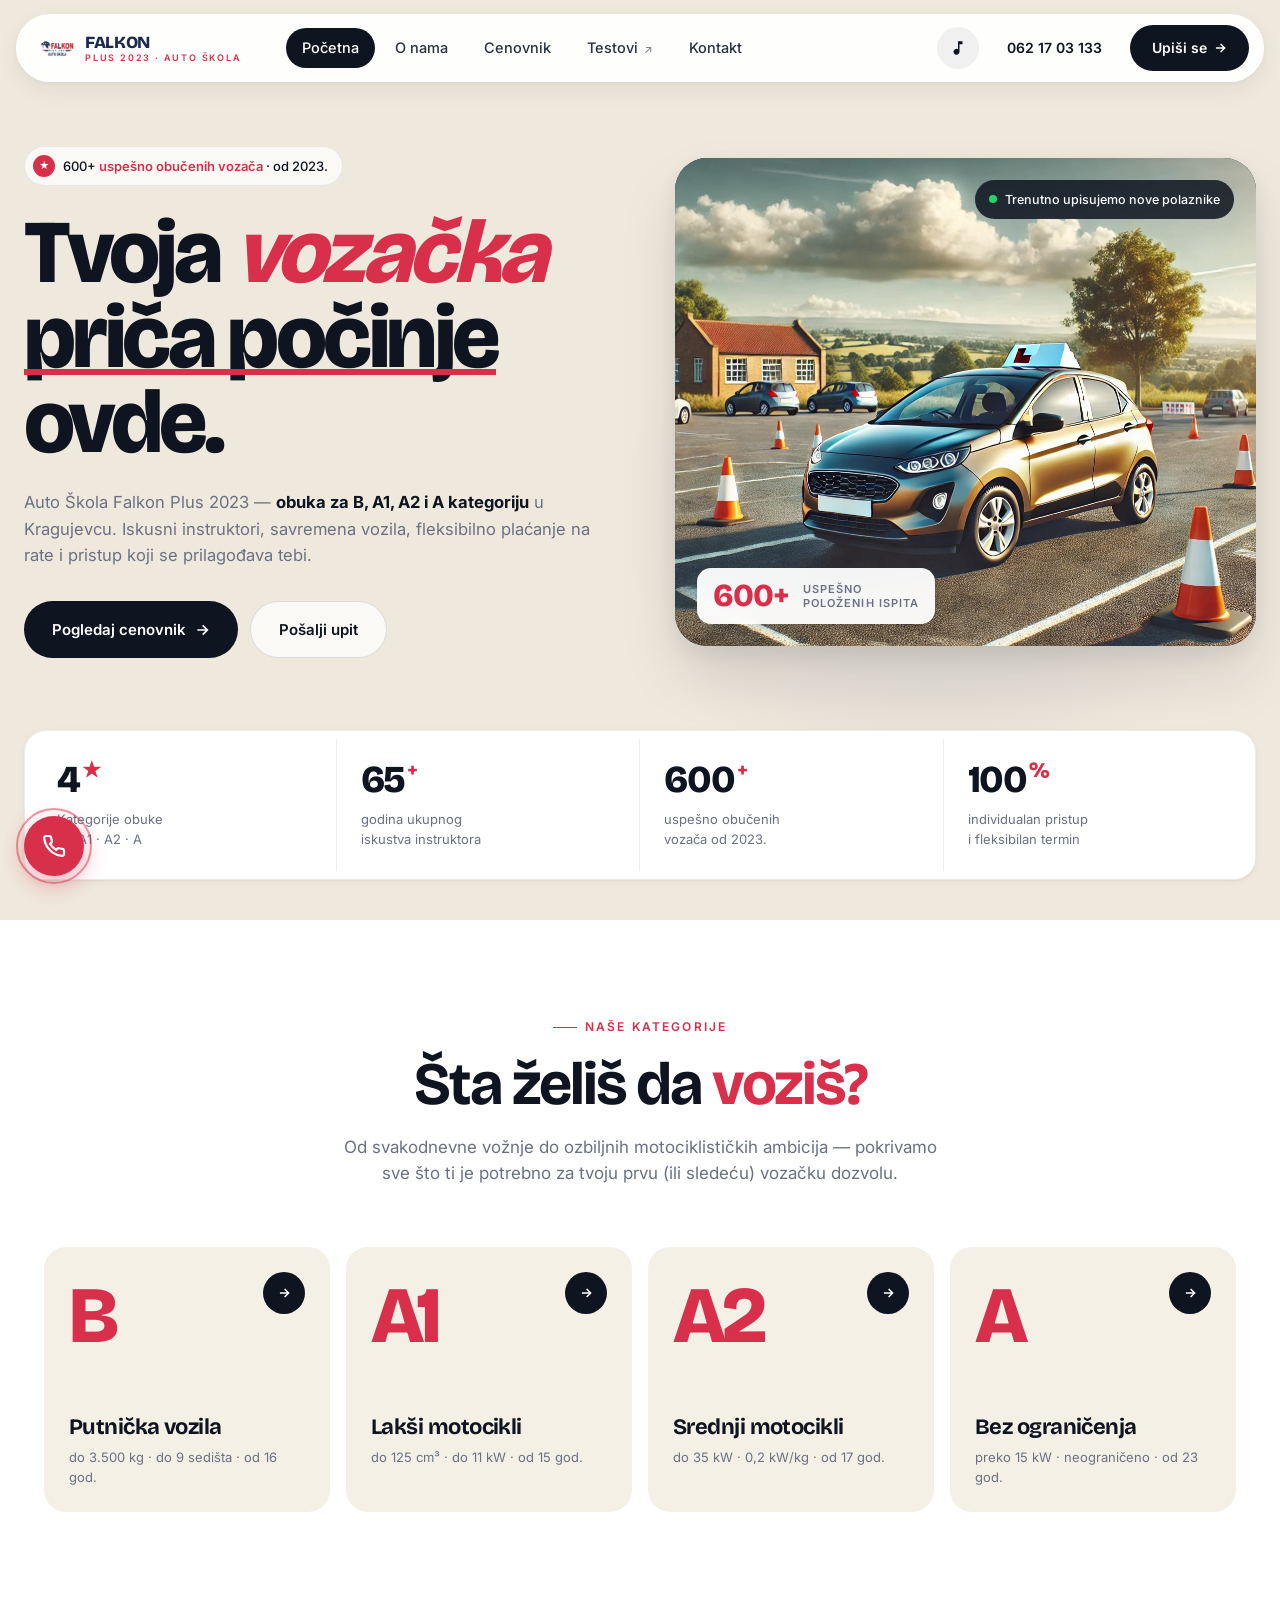
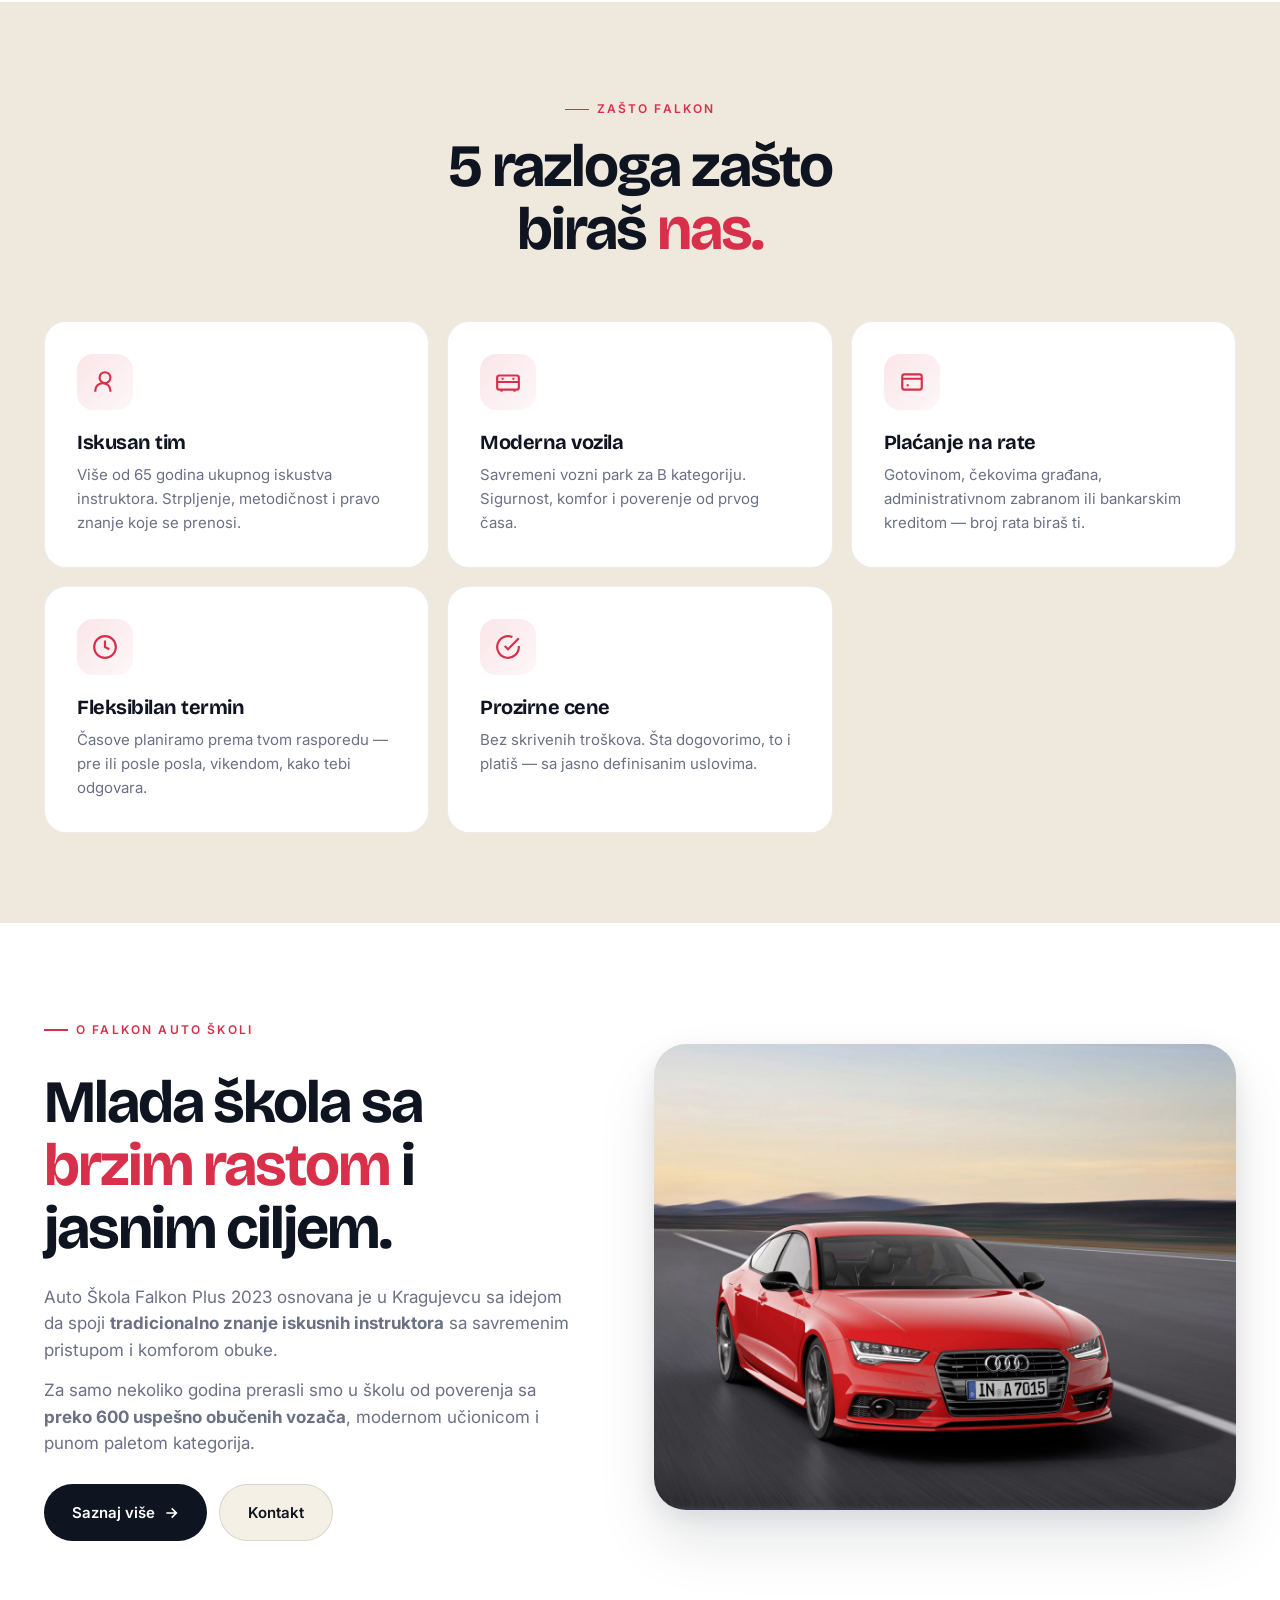
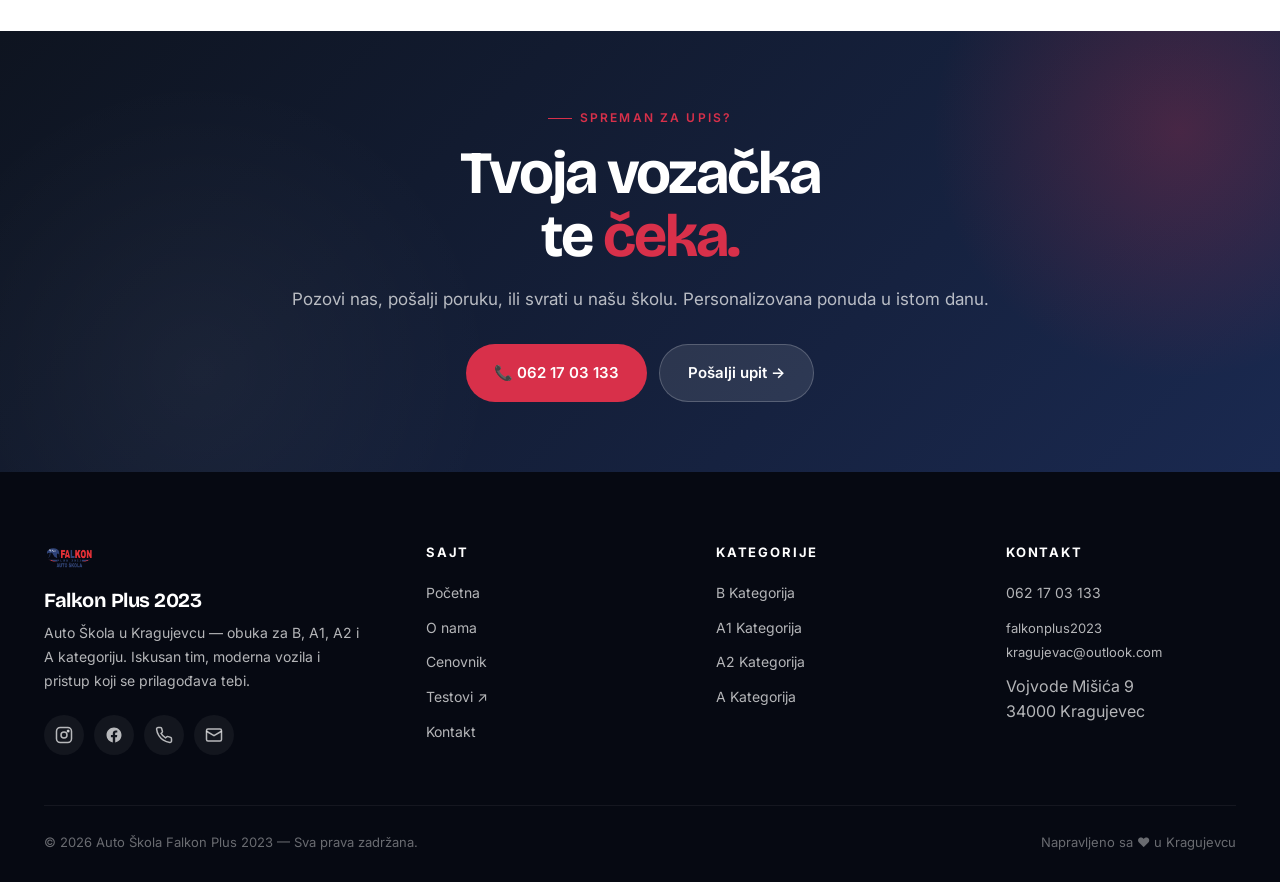
==== commit 52087370: "SEO overhaul + clean URLs via Vercel cleanUrls - Add vercel.json with cleanUrls, redirects for legac" ====
--- a/index.html
+++ b/index.html
@@ -4,13 +4,133 @@
 <meta charset="UTF-8">
 <meta name="viewport" content="width=device-width, initial-scale=1.0, viewport-fit=cover">
 <meta name="theme-color" content="#efe9dd">
-<title>Auto Škola Falkon Plus 2023 — Kragujevac · B, A1, A2, A Kategorija</title>
-<meta name="description" content="Auto Škola Falkon Plus 2023 u Kragujevcu — obuka za B, A1, A2 i A kategoriju. Iskusni instruktori, moderna vozila, fleksibilno plaćanje.">
-<link rel="icon" type="image/png" href="images/logo.png">
+<title>Auto Škola Kragujevac — Falkon Plus 2023 · B, A1, A2, A Kategorija</title>
+<meta name="description" content="Auto Škola Falkon Plus 2023 u Kragujevcu — obuka za B, A1, A2 i A kategoriju. Iskusni instruktori, moderna vozila, plaćanje na rate. Pozovi 062 17 03 133.">
+<meta name="keywords" content="auto škola Kragujevac, auto skola Kragujevac, Falkon Plus 2023, vozačka dozvola Kragujevac, B kategorija Kragujevac, A1 kategorija Kragujevac, A2 kategorija Kragujevac, A kategorija Kragujevac, polaganje vožnje Kragujevac, časovi vožnje Kragujevac">
+<meta name="author" content="Auto Škola Falkon Plus 2023">
+<meta name="robots" content="index, follow, max-image-preview:large, max-snippet:-1, max-video-preview:-1">
+<meta name="googlebot" content="index, follow">
+<meta name="geo.region" content="RS-KG">
+<meta name="geo.placename" content="Kragujevac">
+<meta name="geo.position" content="44.0167;20.9167">
+<meta name="ICBM" content="44.0167, 20.9167">
+<link rel="canonical" href="https://falkonplus2023kg.com/">
+<link rel="alternate" hreflang="sr-RS" href="https://falkonplus2023kg.com/">
+<link rel="alternate" hreflang="x-default" href="https://falkonplus2023kg.com/">
+
+<!-- Open Graph -->
+<meta property="og:type" content="website">
+<meta property="og:locale" content="sr_RS">
+<meta property="og:site_name" content="Auto Škola Falkon Plus 2023">
+<meta property="og:title" content="Auto Škola Falkon Plus 2023 — Kragujevac · B, A1, A2, A">
+<meta property="og:description" content="Obuka za B, A1, A2 i A kategoriju u Kragujevcu. Iskusan tim, moderna vozila, plaćanje na rate.">
+<meta property="og:url" content="https://falkonplus2023kg.com/">
+<meta property="og:image" content="https://falkonplus2023kg.com/images/hero-car.jpg">
+<meta property="og:image:width" content="1200">
+<meta property="og:image:height" content="630">
+<meta property="og:image:alt" content="Auto Škola Falkon Plus 2023 — Kragujevac">
+
+<!-- Twitter Card -->
+<meta name="twitter:card" content="summary_large_image">
+<meta name="twitter:title" content="Auto Škola Falkon Plus 2023 — Kragujevac">
+<meta name="twitter:description" content="Obuka za B, A1, A2 i A kategoriju u Kragujevcu. Iskusan tim, moderna vozila, plaćanje na rate.">
+<meta name="twitter:image" content="https://falkonplus2023kg.com/images/hero-car.jpg">
+
+<link rel="icon" type="image/png" href="/images/logo.png">
+<link rel="apple-touch-icon" href="/images/logo.png">
 <link rel="preconnect" href="https://fonts.googleapis.com">
 <link rel="preconnect" href="https://fonts.gstatic.com" crossorigin>
 <link href="https://fonts.googleapis.com/css2?family=Inter:wght@300;400;500;600;700;800&family=Bricolage+Grotesque:opsz,wght@12..96,400;12..96,500;12..96,600;12..96,700;12..96,800;12..96,900&display=swap" rel="stylesheet">
-<link rel="stylesheet" href="css/styles.css">
+<link rel="stylesheet" href="/css/styles.css">
+
+<script type="application/ld+json">
+{
+  "@context": "https://schema.org",
+  "@graph": [
+    {
+      "@type": "DrivingSchool",
+      "@id": "https://falkonplus2023kg.com/#organization",
+      "name": "Auto Škola Falkon Plus 2023",
+      "alternateName": ["Falkon Plus 2023", "Falkon Auto Škola Kragujevac"],
+      "url": "https://falkonplus2023kg.com/",
+      "logo": {
+        "@type": "ImageObject",
+        "url": "https://falkonplus2023kg.com/images/logo.png",
+        "width": 512,
+        "height": 512
+      },
+      "image": [
+        "https://falkonplus2023kg.com/images/hero-car.jpg",
+        "https://falkonplus2023kg.com/images/classroom-3.png",
+        "https://falkonplus2023kg.com/images/team.jpg"
+      ],
+      "description": "Auto Škola Falkon Plus 2023 u Kragujevcu — obuka za B, A1, A2 i A kategoriju. Iskusan tim, moderna vozila i fleksibilno plaćanje na rate.",
+      "telephone": "+381621703133",
+      "email": "falkonplus2023kragujevac@outlook.com",
+      "address": {
+        "@type": "PostalAddress",
+        "streetAddress": "Vojvode Mišića 9",
+        "addressLocality": "Kragujevac",
+        "postalCode": "34000",
+        "addressRegion": "Šumadijski okrug",
+        "addressCountry": "RS"
+      },
+      "geo": {
+        "@type": "GeoCoordinates",
+        "latitude": 44.0167,
+        "longitude": 20.9167
+      },
+      "areaServed": [
+        { "@type": "City", "name": "Kragujevac" },
+        { "@type": "AdministrativeArea", "name": "Šumadijski okrug" }
+      ],
+      "sameAs": [
+        "https://www.instagram.com/falkonplus2023.kg/",
+        "https://www.facebook.com/share/1FVxdP9gRD/"
+      ],
+      "foundingDate": "2023",
+      "priceRange": "€€",
+      "currenciesAccepted": "RSD",
+      "paymentAccepted": "Cash, Check, Bank Transfer, Credit",
+      "openingHoursSpecification": [
+        { "@type": "OpeningHoursSpecification", "dayOfWeek": ["Monday","Tuesday","Wednesday","Thursday","Friday"], "opens": "09:00", "closes": "17:00" },
+        { "@type": "OpeningHoursSpecification", "dayOfWeek": "Saturday", "opens": "09:00", "closes": "14:00" }
+      ],
+      "hasOfferCatalog": {
+        "@type": "OfferCatalog",
+        "name": "Kategorije obuke",
+        "itemListElement": [
+          { "@type": "Offer", "name": "B kategorija — putnička vozila", "url": "https://falkonplus2023kg.com/cenovnik#b", "category": "Driving Course" },
+          { "@type": "Offer", "name": "A1 kategorija — lakši motocikli", "url": "https://falkonplus2023kg.com/cenovnik#a1", "category": "Motorcycle Course" },
+          { "@type": "Offer", "name": "A2 kategorija — srednji motocikli", "url": "https://falkonplus2023kg.com/cenovnik#a2", "category": "Motorcycle Course" },
+          { "@type": "Offer", "name": "A kategorija — bez ograničenja", "url": "https://falkonplus2023kg.com/cenovnik#a", "category": "Motorcycle Course" }
+        ]
+      }
+    },
+    {
+      "@type": "WebSite",
+      "@id": "https://falkonplus2023kg.com/#website",
+      "url": "https://falkonplus2023kg.com/",
+      "name": "Auto Škola Falkon Plus 2023",
+      "inLanguage": "sr-RS",
+      "publisher": { "@id": "https://falkonplus2023kg.com/#organization" }
+    },
+    {
+      "@type": "WebPage",
+      "@id": "https://falkonplus2023kg.com/#webpage",
+      "url": "https://falkonplus2023kg.com/",
+      "name": "Auto Škola Kragujevac — Falkon Plus 2023",
+      "isPartOf": { "@id": "https://falkonplus2023kg.com/#website" },
+      "about": { "@id": "https://falkonplus2023kg.com/#organization" },
+      "inLanguage": "sr-RS",
+      "primaryImageOfPage": {
+        "@type": "ImageObject",
+        "url": "https://falkonplus2023kg.com/images/hero-car.jpg"
+      }
+    }
+  ]
+}
+</script>
 </head>
 <body>
 
@@ -19,7 +139,7 @@
 <!-- NAV -->
 <div class="nav-wrap">
   <nav class="nav">
-    <a href="index.html" class="nav-logo">
+    <a href="/" class="nav-logo">
       <img src="images/logo.png" alt="Falkon">
       <div class="nav-logo-text">
         <span class="a">FALKON</span>
@@ -27,11 +147,11 @@
       </div>
     </a>
     <div class="nav-links">
-      <a href="index.html" class="active">Početna</a>
-      <a href="o-nama.html">O nama</a>
-      <a href="cenovnik.html">Cenovnik</a>
+      <a href="/" class="active">Početna</a>
+      <a href="/o-nama">O nama</a>
+      <a href="/cenovnik">Cenovnik</a>
       <a href="https://servisi.euprava.gov.rs/autoskole/prijava" target="_blank" rel="noopener" class="external">Testovi</a>
-      <a href="kontakt.html">Kontakt</a>
+      <a href="/kontakt">Kontakt</a>
     </div>
     <div class="nav-cta">
       <button class="btn-music" id="musicBtn" type="button" aria-label="Pusti muziku" aria-pressed="false" title="Pusti muziku">
@@ -42,7 +162,7 @@
         <span class="bm-ping" aria-hidden="true"></span>
       </button>
       <a href="tel:0621703133" class="btn-ghost">062 17 03 133</a>
-      <a href="kontakt.html" class="btn-primary">
+      <a href="/kontakt" class="btn-primary">
         <span>Upiši se</span>
         <svg width="14" height="14" viewBox="0 0 24 24" fill="none" stroke="currentColor" stroke-width="2.5"><path d="M5 12h14M13 5l7 7-7 7"/></svg>
       </a>
@@ -68,15 +188,15 @@
     </button>
   </div>
   <div class="mm-links">
-    <a href="index.html" class="active">Početna <span class="arr">→</span></a>
-    <a href="o-nama.html">O nama <span class="arr">→</span></a>
-    <a href="cenovnik.html">Cenovnik <span class="arr">→</span></a>
+    <a href="/" class="active">Početna <span class="arr">→</span></a>
+    <a href="/o-nama">O nama <span class="arr">→</span></a>
+    <a href="/cenovnik">Cenovnik <span class="arr">→</span></a>
     <a href="https://servisi.euprava.gov.rs/autoskole/prijava" target="_blank" rel="noopener">Testovi <span class="arr">↗</span></a>
-    <a href="kontakt.html">Kontakt <span class="arr">→</span></a>
+    <a href="/kontakt">Kontakt <span class="arr">→</span></a>
   </div>
   <div class="mm-foot">
     <a href="tel:0621703133" class="btn-red">📞 062 17 03 133</a>
-    <a href="kontakt.html" class="btn-ghost">Pošalji upit</a>
+    <a href="/kontakt" class="btn-ghost">Pošalji upit</a>
     <p class="small">Vojvode Mišića 9, Kragujevac</p>
   </div>
 </div>
@@ -100,11 +220,11 @@
           Auto Škola Falkon Plus 2023 — <strong style="color:var(--ink);">obuka za B, A1, A2 i A kategoriju</strong> u Kragujevcu. Iskusni instruktori, savremena vozila, fleksibilno plaćanje na rate i pristup koji se prilagođava tebi.
         </p>
         <div class="hero-cta">
-          <a href="cenovnik.html" class="btn-hero primary">
+          <a href="/cenovnik" class="btn-hero primary">
             Pogledaj cenovnik
             <svg width="16" height="16" viewBox="0 0 24 24" fill="none" stroke="currentColor" stroke-width="2.5"><path d="M5 12h14M13 5l7 7-7 7"/></svg>
           </a>
-          <a href="kontakt.html" class="btn-hero ghost">Pošalji upit</a>
+          <a href="/kontakt" class="btn-hero ghost">Pošalji upit</a>
         </div>
       </div>
       <div class="hero-visual">
@@ -151,7 +271,7 @@
     </div>
 
     <div class="cat-grid">
-      <a href="cenovnik.html#b" class="cat-card reveal">
+      <a href="/cenovnik#b" class="cat-card reveal">
         <div class="cat-arrow">
           <svg width="14" height="14" viewBox="0 0 24 24" fill="none" stroke="currentColor" stroke-width="2.5"><path d="M5 12h14M13 5l7 7-7 7"/></svg>
         </div>
@@ -159,7 +279,7 @@
         <h3>Putnička vozila</h3>
         <div class="cat-meta">do 3.500 kg · do 9 sedišta · od 16 god.</div>
       </a>
-      <a href="cenovnik.html#a1" class="cat-card reveal">
+      <a href="/cenovnik#a1" class="cat-card reveal">
         <div class="cat-arrow">
           <svg width="14" height="14" viewBox="0 0 24 24" fill="none" stroke="currentColor" stroke-width="2.5"><path d="M5 12h14M13 5l7 7-7 7"/></svg>
         </div>
@@ -167,7 +287,7 @@
         <h3>Lakši motocikli</h3>
         <div class="cat-meta">do 125 cm³ · do 11 kW · od 15 god.</div>
       </a>
-      <a href="cenovnik.html#a2" class="cat-card reveal">
+      <a href="/cenovnik#a2" class="cat-card reveal">
         <div class="cat-arrow">
           <svg width="14" height="14" viewBox="0 0 24 24" fill="none" stroke="currentColor" stroke-width="2.5"><path d="M5 12h14M13 5l7 7-7 7"/></svg>
         </div>
@@ -175,7 +295,7 @@
         <h3>Srednji motocikli</h3>
         <div class="cat-meta">do 35 kW · 0,2 kW/kg · od 17 god.</div>
       </a>
-      <a href="cenovnik.html#a" class="cat-card reveal">
+      <a href="/cenovnik#a" class="cat-card reveal">
         <div class="cat-arrow">
           <svg width="14" height="14" viewBox="0 0 24 24" fill="none" stroke="currentColor" stroke-width="2.5"><path d="M5 12h14M13 5l7 7-7 7"/></svg>
         </div>
@@ -192,7 +312,7 @@
   <div class="container">
     <div class="section-head reveal">
       <span class="eyebrow">Zašto Falkon</span>
-      <h2>Šest razloga zašto<br>biraš <span class="ac">nas.</span></h2>
+      <h2>5 razloga zašto<br>biraš <span class="ac">nas.</span></h2>
     </div>
     <div class="feat-grid">
       <div class="feat-card reveal">
@@ -223,13 +343,7 @@
         <h3>Fleksibilan termin</h3>
         <p>Časove planiramo prema tvom rasporedu — pre ili posle posla, vikendom, kako tebi odgovara.</p>
       </div>
-      <div class="feat-card reveal">
-        <div class="feat-icon">
-          <svg width="26" height="26" viewBox="0 0 24 24" fill="none" stroke="currentColor" stroke-width="2"><path d="M12 22s8-4 8-12V5l-8-3-8 3v5c0 8 8 12 8 12z"/><path d="M9 12l2 2 4-4"/></svg>
-        </div>
-        <h3>Sva oprema uključena</h3>
-        <p>Za motociklističke kategorije obezbeđujemo kacigu, potkapu, rukavice i bluetooth komunikaciju.</p>
-      </div>
+    
       <div class="feat-card reveal">
         <div class="feat-icon">
           <svg width="26" height="26" viewBox="0 0 24 24" fill="none" stroke="currentColor" stroke-width="2"><path d="M22 11.08V12a10 10 0 1 1-5.93-9.14"/><path d="M22 4L12 14.01l-3-3"/></svg>
@@ -251,10 +365,10 @@
         <p>Auto Škola Falkon Plus 2023 osnovana je u Kragujevcu sa idejom da spoji <strong>tradicionalno znanje iskusnih instruktora</strong> sa savremenim pristupom i komforom obuke.</p>
         <p>Za samo nekoliko godina prerasli smo u školu od poverenja sa <strong>preko 600 uspešno obučenih vozača</strong>, modernom učionicom i punom paletom kategorija.</p>
         <div class="cta-row">
-          <a href="o-nama.html" class="btn-hero primary">Saznaj više
+          <a href="/o-nama" class="btn-hero primary">Saznaj više
             <svg width="16" height="16" viewBox="0 0 24 24" fill="none" stroke="currentColor" stroke-width="2.5"><path d="M5 12h14M13 5l7 7-7 7"/></svg>
           </a>
-          <a href="kontakt.html" class="btn-hero ghost" style="background:var(--cream-2);">Kontakt</a>
+          <a href="/kontakt" class="btn-hero ghost" style="background:var(--cream-2);">Kontakt</a>
         </div>
       </div>
       <div class="reveal" style="border-radius:var(--radius-xl);overflow:hidden;box-shadow:var(--shadow-lg);aspect-ratio:5/4;">
@@ -273,7 +387,7 @@
       <p style="color:rgba(255,255,255,.7);font-size:17px;margin-top:18px;margin-bottom:32px;">Pozovi nas, pošalji poruku, ili svrati u našu školu. Personalizovana ponuda u istom danu.</p>
       <div style="display:flex;gap:12px;flex-wrap:wrap;justify-content:center;">
         <a href="tel:0621703133" class="btn-hero" style="background:var(--red);color:#fff;">📞 062 17 03 133</a>
-        <a href="kontakt.html" class="btn-hero" style="background:rgba(255,255,255,.1);color:#fff;border:1px solid rgba(255,255,255,.2);">Pošalji upit →</a>
+        <a href="/kontakt" class="btn-hero" style="background:rgba(255,255,255,.1);color:#fff;border:1px solid rgba(255,255,255,.2);">Pošalji upit →</a>
       </div>
     </div>
   </div>
@@ -305,20 +419,20 @@
       <div class="ft-col">
         <h5>Sajt</h5>
         <ul>
-          <li><a href="index.html">Početna</a></li>
-          <li><a href="o-nama.html">O nama</a></li>
-          <li><a href="cenovnik.html">Cenovnik</a></li>
+          <li><a href="/">Početna</a></li>
+          <li><a href="/o-nama">O nama</a></li>
+          <li><a href="/cenovnik">Cenovnik</a></li>
           <li><a href="https://servisi.euprava.gov.rs/autoskole/prijava" target="_blank" rel="noopener">Testovi ↗</a></li>
-          <li><a href="kontakt.html">Kontakt</a></li>
+          <li><a href="/kontakt">Kontakt</a></li>
         </ul>
       </div>
       <div class="ft-col">
         <h5>Kategorije</h5>
         <ul>
-          <li><a href="cenovnik.html#b">B Kategorija</a></li>
-          <li><a href="cenovnik.html#a1">A1 Kategorija</a></li>
-          <li><a href="cenovnik.html#a2">A2 Kategorija</a></li>
-          <li><a href="cenovnik.html#a">A Kategorija</a></li>
+          <li><a href="/cenovnik#b">B Kategorija</a></li>
+          <li><a href="/cenovnik#a1">A1 Kategorija</a></li>
+          <li><a href="/cenovnik#a2">A2 Kategorija</a></li>
+          <li><a href="/cenovnik#a">A Kategorija</a></li>
         </ul>
       </div>
       <div class="ft-col">
@@ -348,10 +462,10 @@
     <svg width="16" height="16" viewBox="0 0 24 24" fill="none" stroke="currentColor" stroke-width="2.2"><path d="M22 16.92v3a2 2 0 0 1-2.18 2 19.79 19.79 0 0 1-8.63-3.07 19.5 19.5 0 0 1-6-6 19.79 19.79 0 0 1-3.07-8.67A2 2 0 0 1 4.11 2h3a2 2 0 0 1 2 1.72 12.84 12.84 0 0 0 .7 2.81 2 2 0 0 1-.45 2.11L8.09 9.91a16 16 0 0 0 6 6l1.27-1.27a2 2 0 0 1 2.11-.45 12.84 12.84 0 0 0 2.81.7A2 2 0 0 1 22 16.92z"/></svg>
     Pozovi
   </a>
-  <a href="kontakt.html" class="b-cta">Pošalji upit →</a>
+  <a href="/kontakt" class="b-cta">Pošalji upit →</a>
 </div>
 
-<audio id="bgMusic" src="Just%20Jammin'.mp3" preload="metadata" loop></audio>
-<script src="js/main.js"></script>
+<audio id="bgMusic" src="/Just%20Jammin'.mp3" preload="metadata" loop></audio>
+<script src="/js/main.js"></script>
 </body>
 </html>
